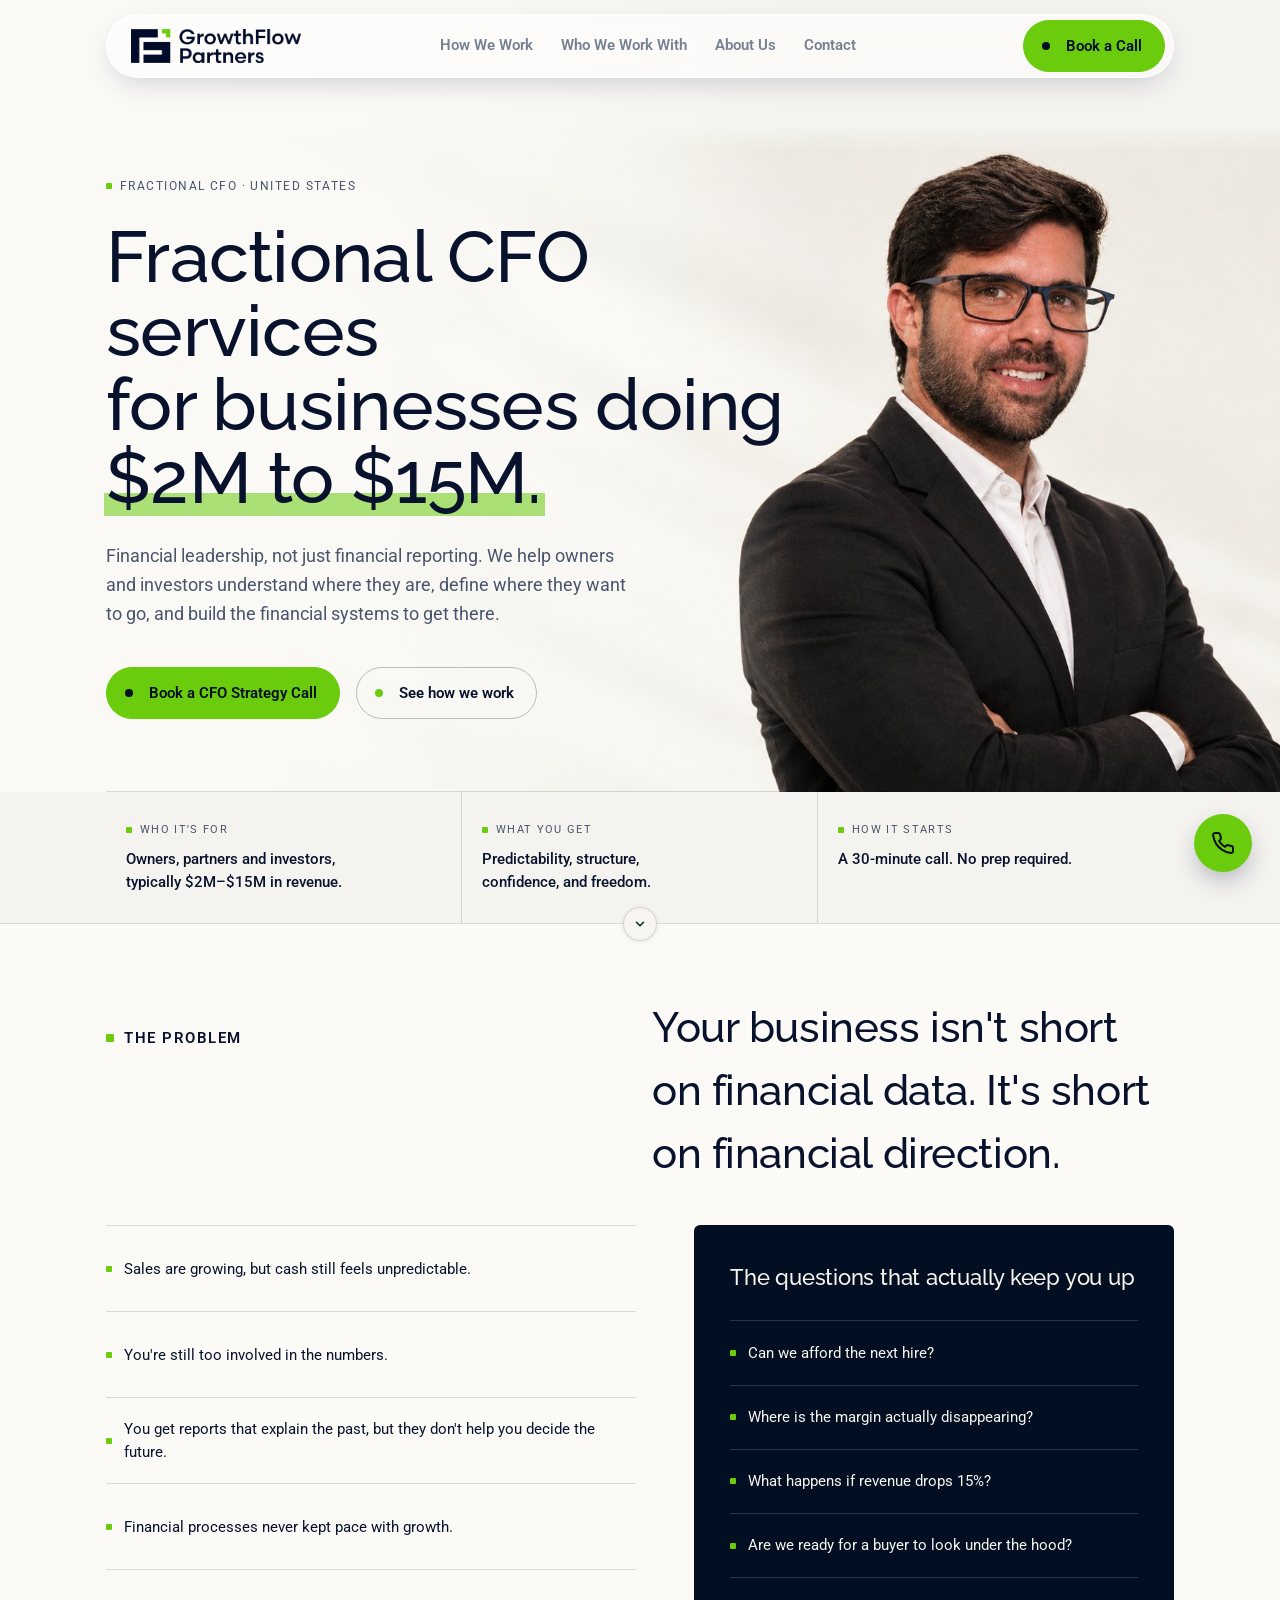
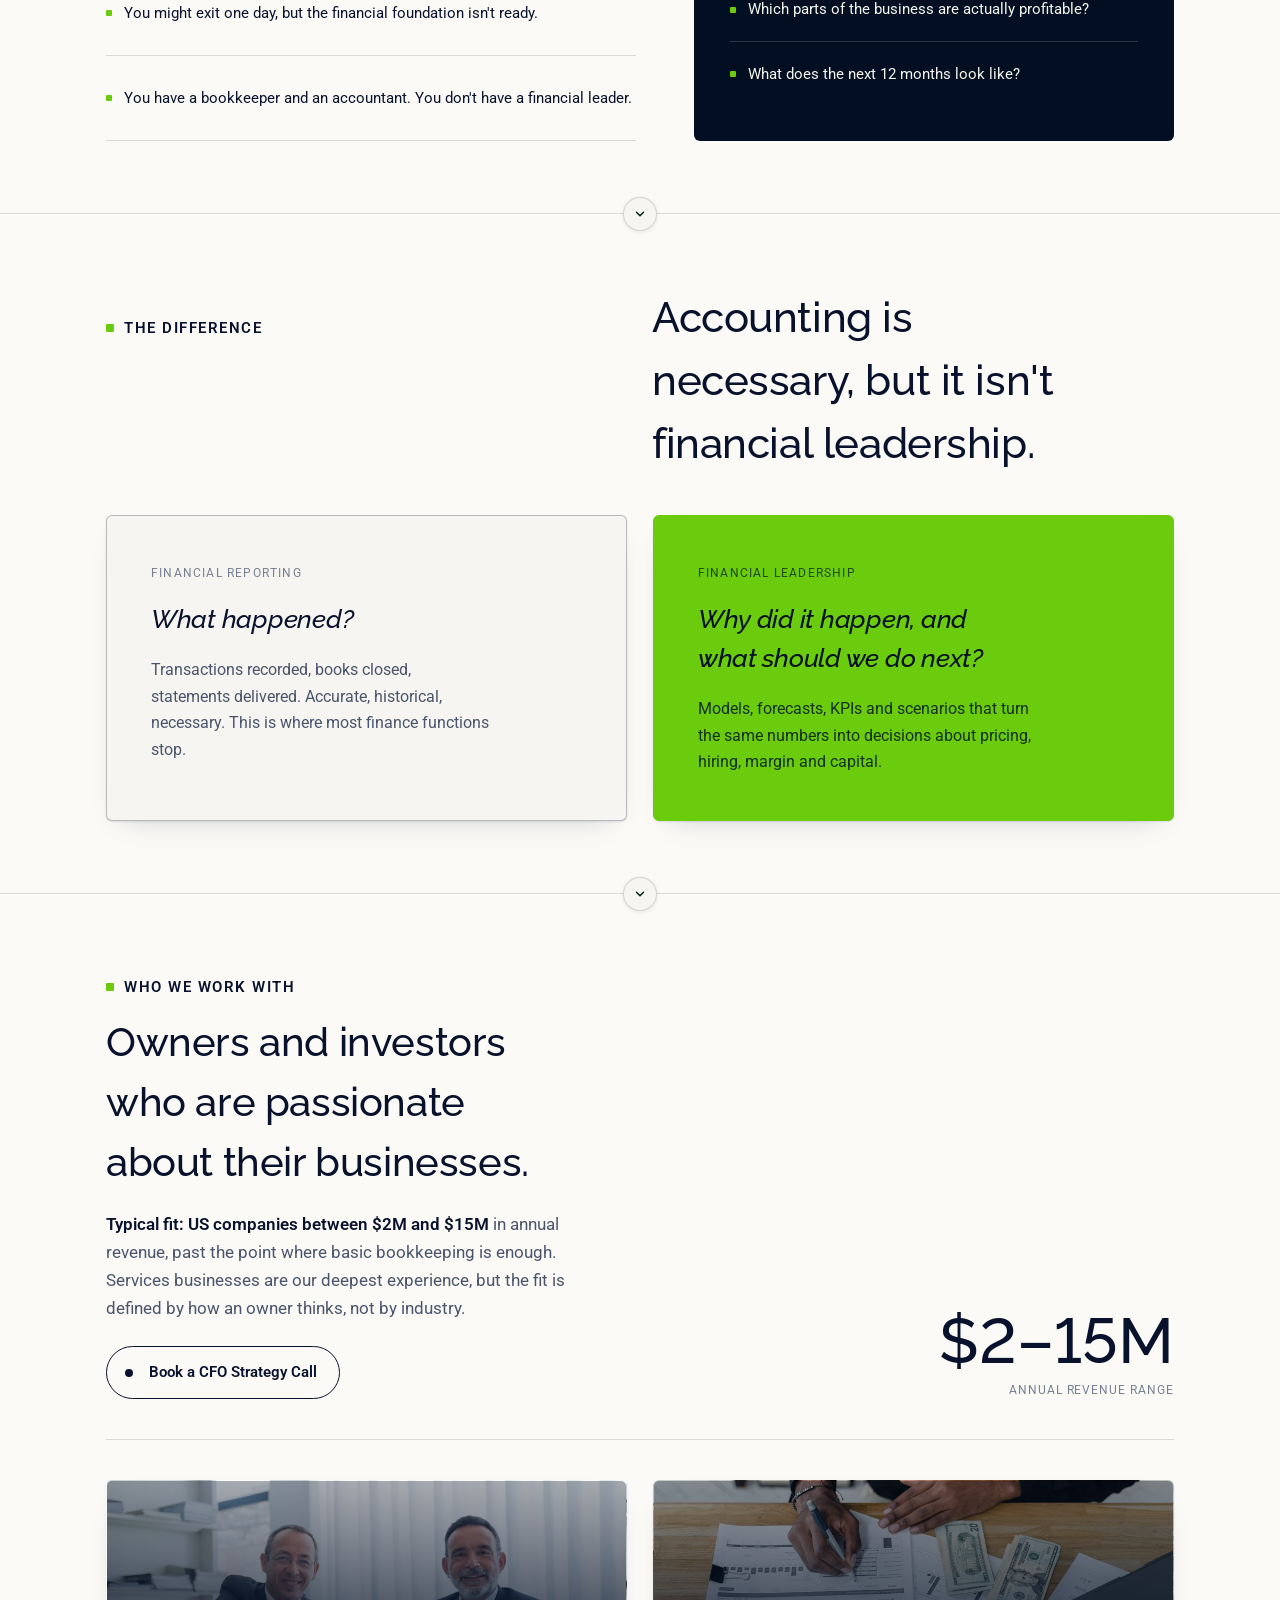
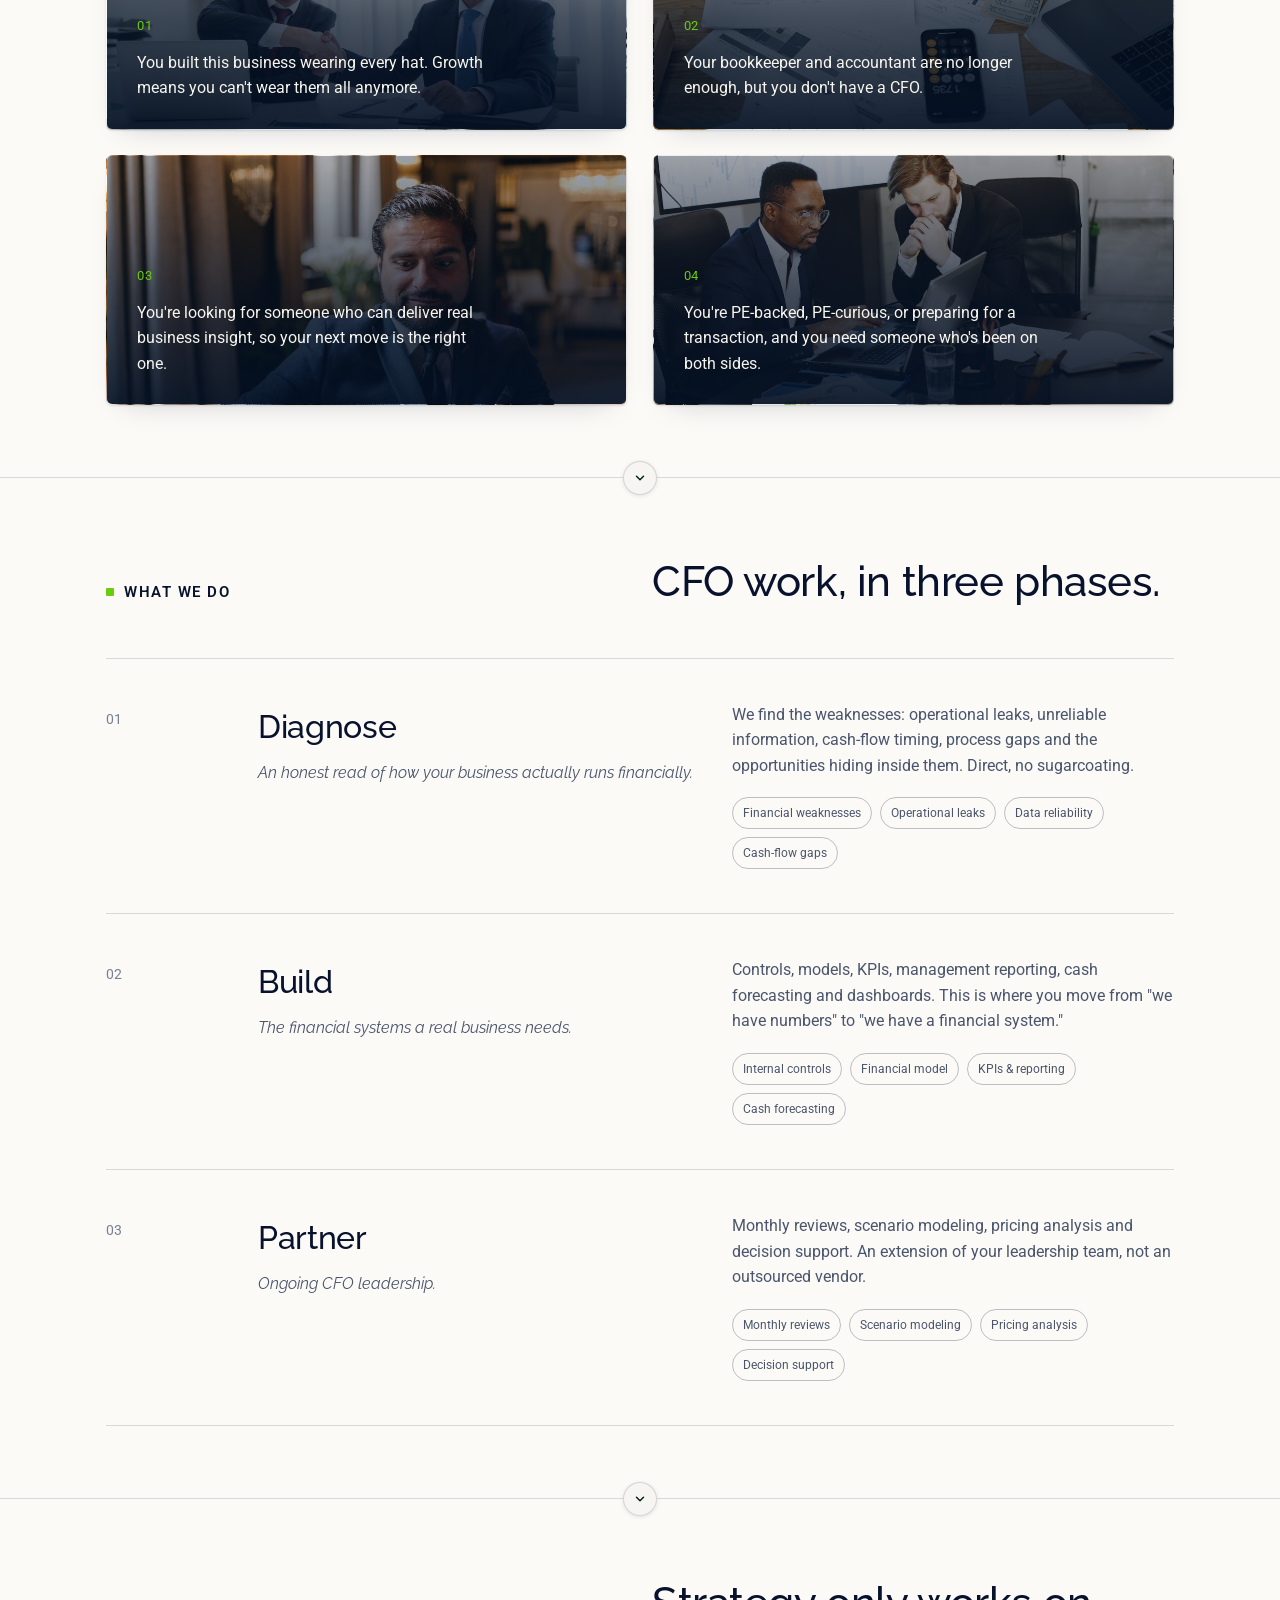
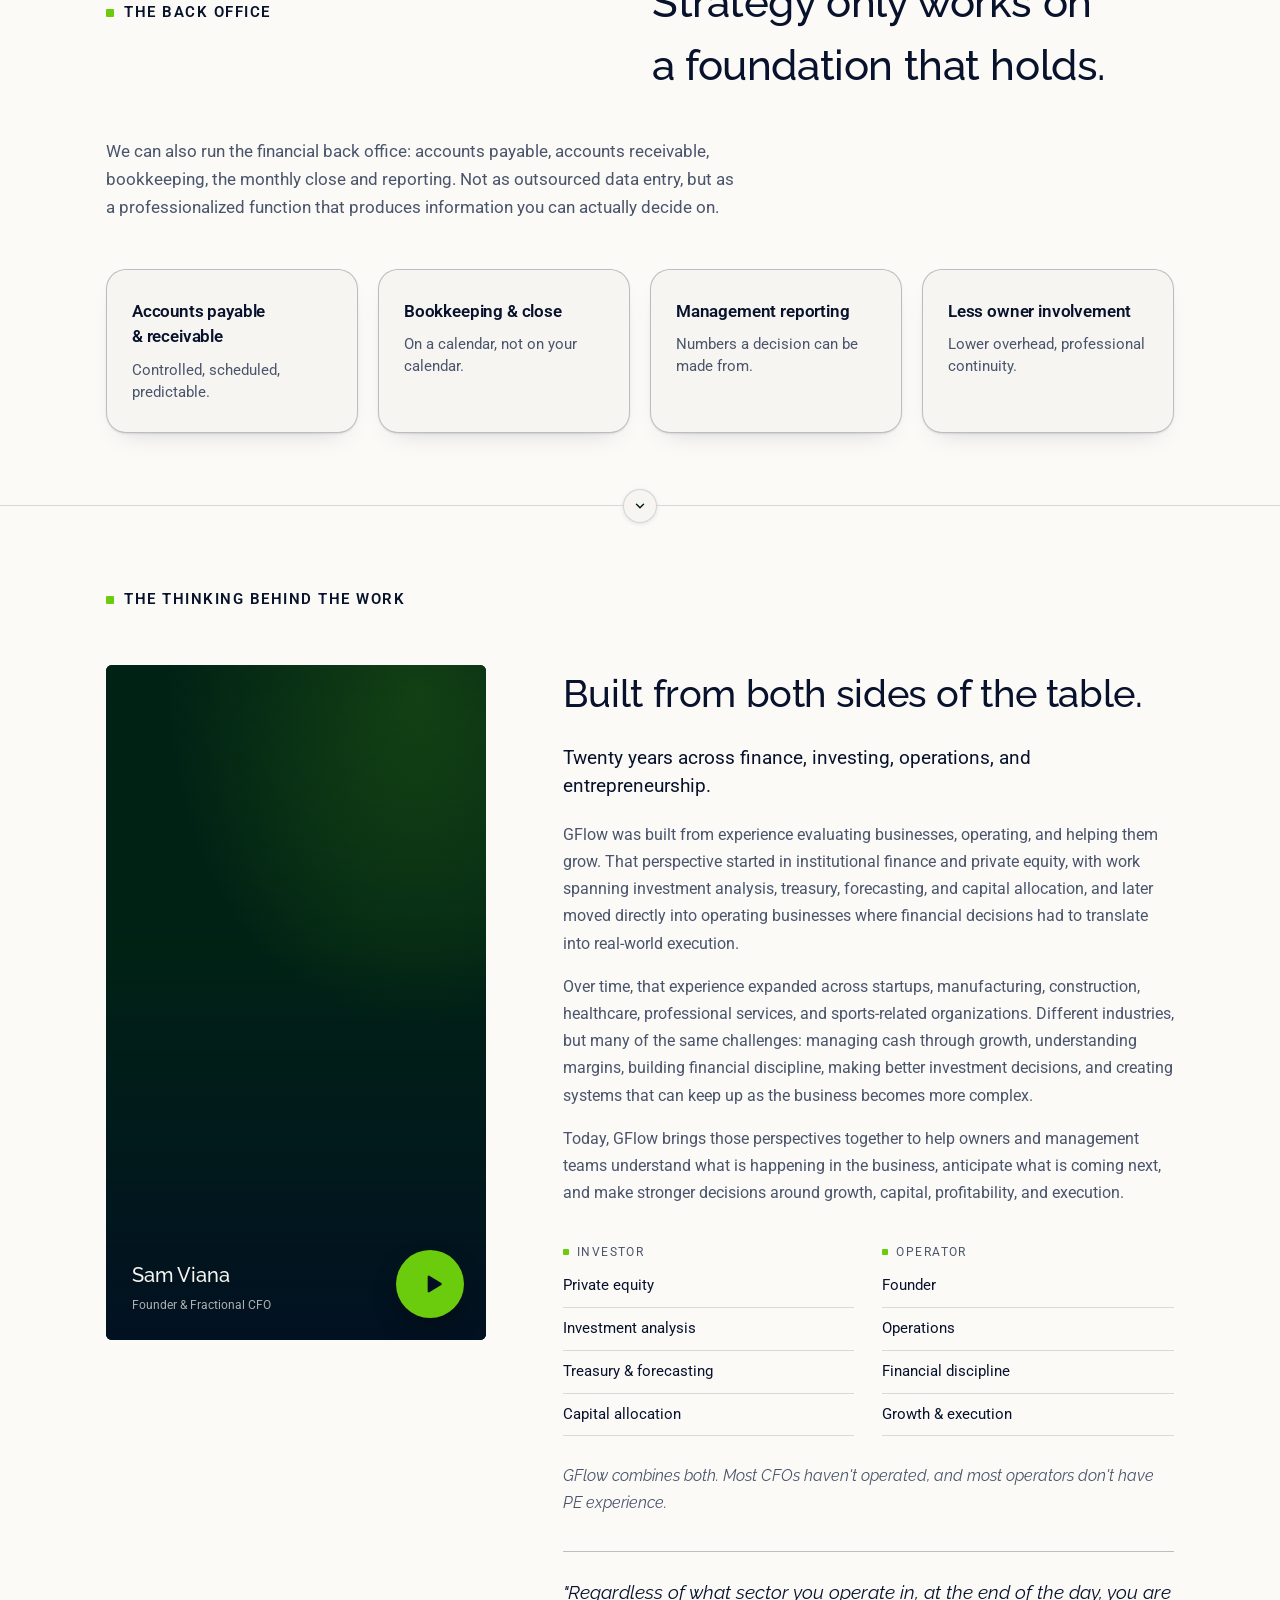
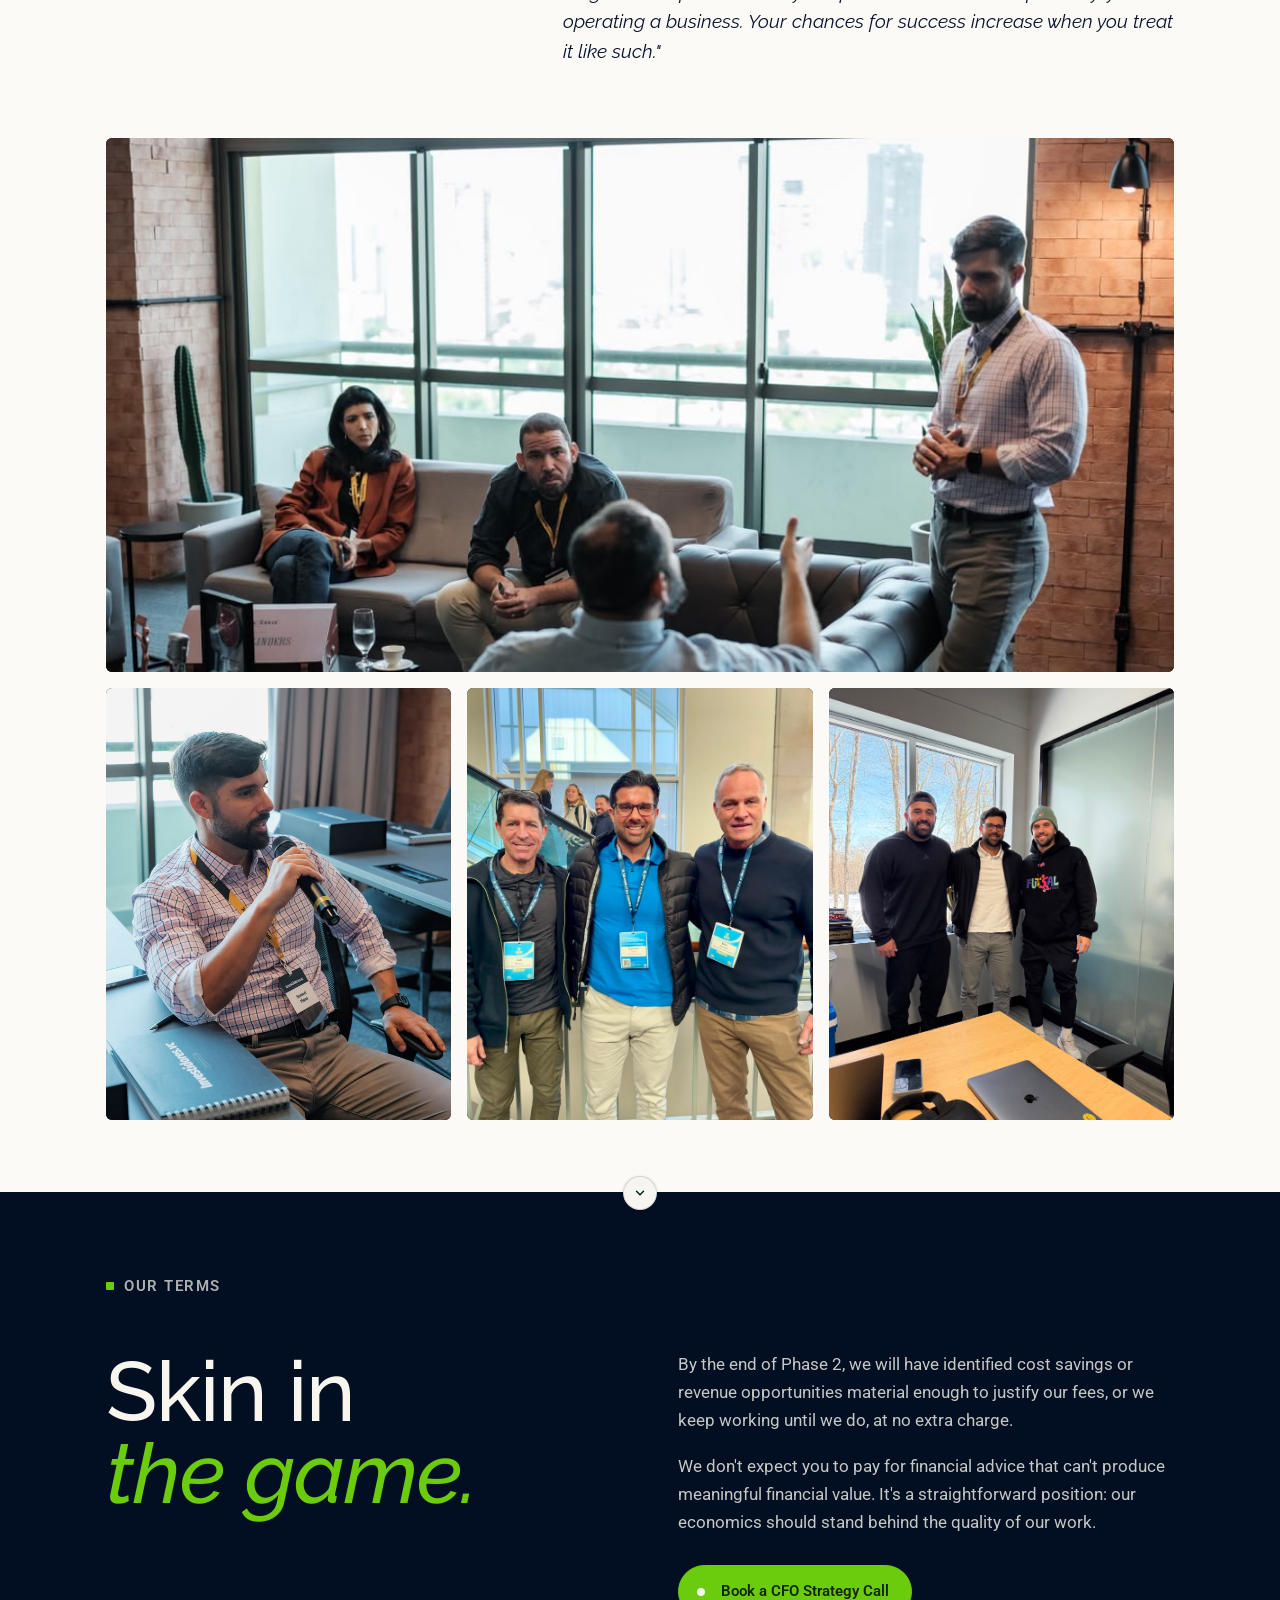
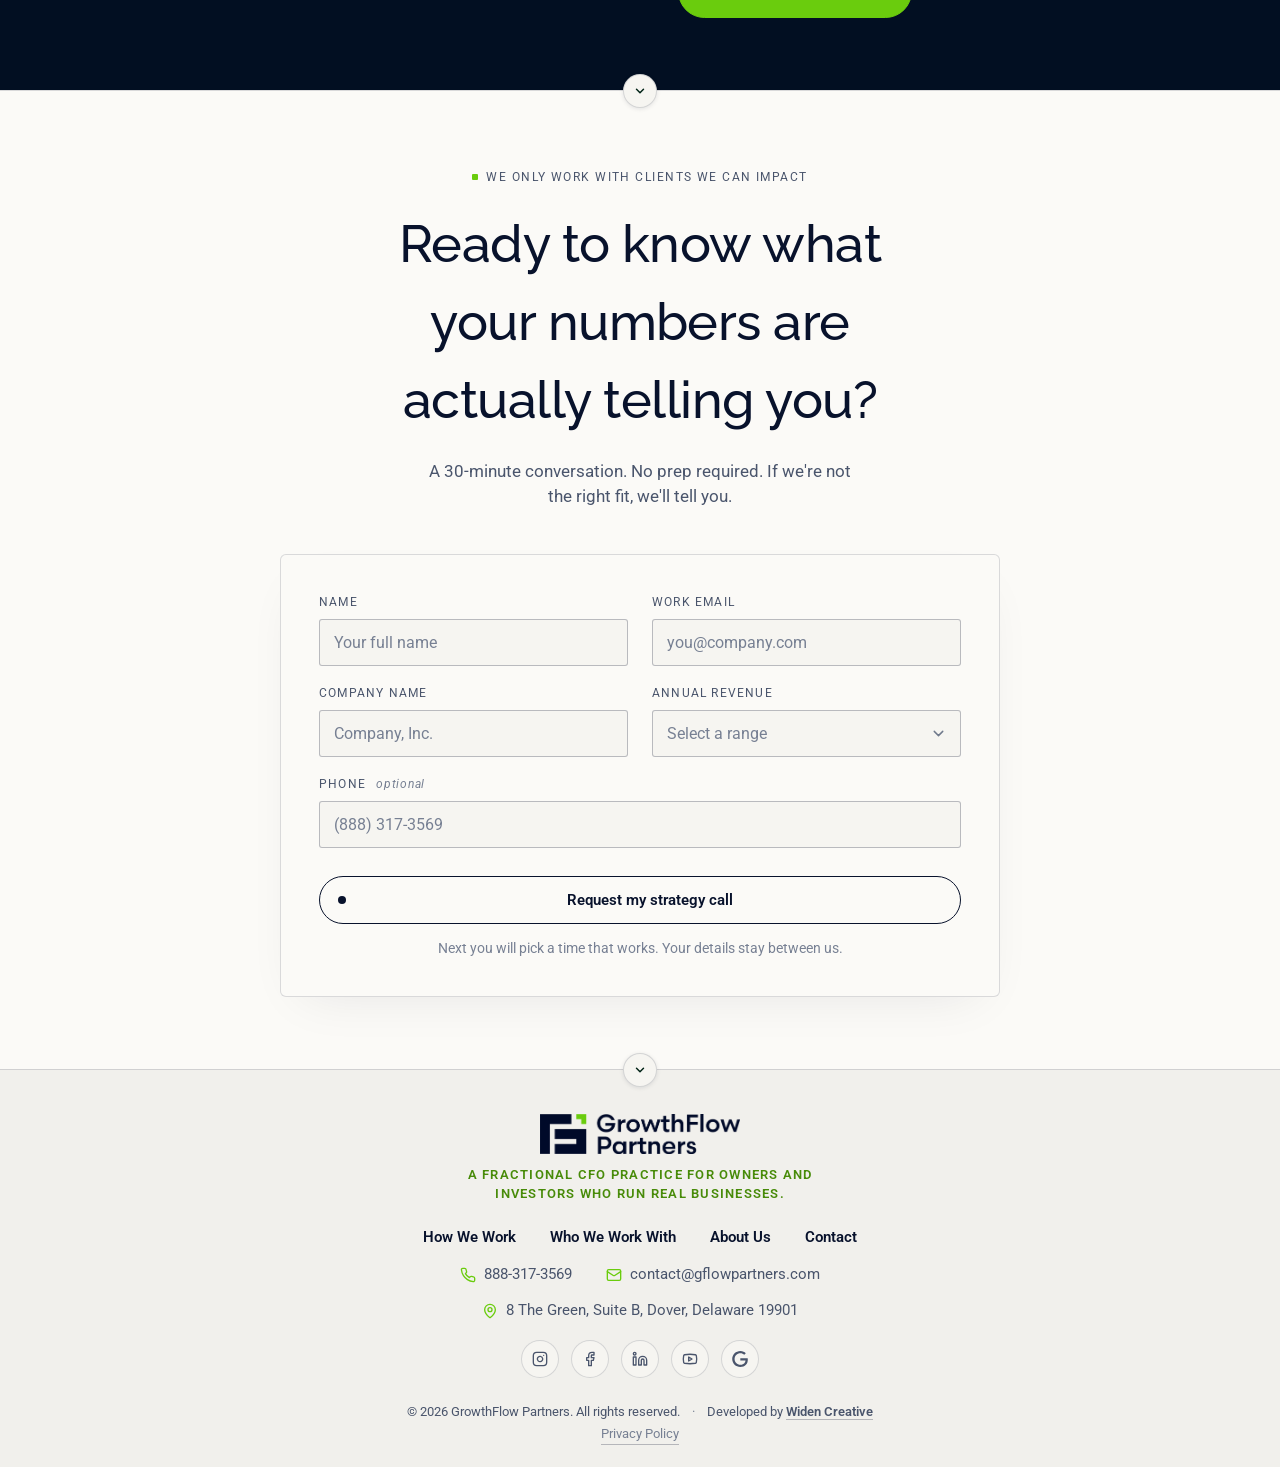
==== index.html @ 6885aff1 "Pagina de politica de privacidade e preparo do formulario para o n8n Cabecalho ganha o link Contact," ====
<!doctype html>
<html lang="en">
<head>
  <meta charset="utf-8">
  <meta name="viewport" content="width=device-width, initial-scale=1">
  <title>GrowthFlow Partners</title>
  <link rel="preconnect" href="https://fonts.googleapis.com">
  <link rel="preconnect" href="https://fonts.gstatic.com" crossorigin>
  <link href="https://fonts.googleapis.com/css2?family=Raleway:ital,wght@0,400;0,500;0,600;0,700;0,800;1,400;1,500;1,600&family=Roboto:wght@400;500;700&display=swap" rel="stylesheet">
  <link rel="stylesheet" href="assets/lenis.css">
  <link rel="stylesheet" href="assets/styles.css">
</head>
<body>
<header class="site">
  <div class="wrap">
   <div class="header-pill">
    <a href="#top" class="logo">
      <img class="logo-img" src="assets/logo.png" alt="GrowthFlow Partners" />
    </a>
    <nav class="primary" aria-label="Primary">
      <a href="#how-we-work">How We Work</a>
      <a href="#who-we-work-with">Who We Work With</a>
      <a href="#about-sam">About Us</a>
      <a href="#footer">Contact</a>
    </nav>
    <div class="header-actions">
      <a class="btn btn-primary" href="#contact" data-form-jump><span class="btn-label">Book a Call</span><span class="btn-hover" aria-hidden="true"><span>Book a Call</span><svg viewBox="0 0 24 24" fill="none" stroke="currentColor" stroke-width="2" stroke-linecap="round" stroke-linejoin="round" aria-hidden="true"><path d="M5 12h14"/><path d="m12 5 7 7-7 7"/></svg></span><span class="btn-dot" aria-hidden="true"></span></a>
      <button class="menu-btn" id="menuBtn" aria-expanded="false" aria-controls="mobileNav" aria-label="Abrir menu">
        <span></span>
      </button>
    </div>
   </div>
   <nav class="mobile-nav" id="mobileNav" aria-label="Mobile">
    <a href="#how-we-work">How We Work</a>
    <a href="#who-we-work-with">Who We Work With</a>
    <a href="#about-sam">About Us</a>
    <a class="mobile-nav-cta" href="#contact" data-form-jump>Book a CFO Strategy Call</a>
  </nav>
  </div>
</header>

<main id="top">

  <!-- HERO -->
  <section class="hero is-first">
    <img class="hero-photo" src="assets/hero.jpg" alt="Sam Viana, Founder and Fractional CFO of GrowthFlow Partners" width="1672" height="941" fetchpriority="high">
    <div class="hero-scrim" aria-hidden="true"></div>
    <div class="wrap hero-inner">
      <div class="hero-copy">
        <div class="hero-badge eyebrow">Fractional CFO · United States</div>
        <h1>
          Fractional CFO services<br>
          for businesses doing<br>
          <span class="bold-part">$2M to $15M.</span>
        </h1>
        <p class="hero-lede">Financial leadership, not just financial reporting. We help owners and investors understand where they are, define where they want to go, and build the financial systems to get there.</p>
        <div class="hero-ctas">
          <a class="btn btn-primary" href="#contact" data-form-jump><span class="btn-label">Book a CFO Strategy Call</span><span class="btn-hover" aria-hidden="true"><span>Book a CFO Strategy Call</span><svg viewBox="0 0 24 24" fill="none" stroke="currentColor" stroke-width="2" stroke-linecap="round" stroke-linejoin="round" aria-hidden="true"><path d="M5 12h14"/><path d="m12 5 7 7-7 7"/></svg></span><span class="btn-dot" aria-hidden="true"></span></a>
          <a class="btn btn-ghost" href="#how-we-work"><span class="btn-label">See how we work</span><span class="btn-hover" aria-hidden="true"><span>See how we work</span><svg viewBox="0 0 24 24" fill="none" stroke="currentColor" stroke-width="2" stroke-linecap="round" stroke-linejoin="round" aria-hidden="true"><path d="M5 12h14"/><path d="m12 5 7 7-7 7"/></svg></span><span class="btn-dot" aria-hidden="true"></span></a>
        </div>
      </div>

      <div class="hero-strip">
        <div class="hero-strip-item">
          <div class="eyebrow">Who it's for</div>
          <p>Owners, partners and investors, typically $2M–$15M in revenue.</p>
        </div>
        <div class="hero-strip-item">
          <div class="eyebrow">What you get</div>
          <p>Predictability, structure, confidence, and freedom.</p>
        </div>
        <div class="hero-strip-item">
          <div class="eyebrow">How it starts</div>
          <p>A 30-minute call. No prep required.</p>
        </div>
      </div>
    </div>
  </section>

  <!-- 01 PROBLEM -->
  <section id="problem">
    <a class="section-arrow" href="#problem" aria-label="Scroll to next section"><svg viewBox="0 0 24 24" fill="none" stroke="currentColor" stroke-width="2.5" stroke-linecap="round" stroke-linejoin="round" aria-hidden="true"><path d="m6 9 6 6 6-6"/></svg></a>
    <div class="wrap">
      <div class="section-head reveal">
        <div class="section-tag">
          <span class="eyebrow tag-label">The problem</span>
        </div>
        <h2>Your business isn't short on financial data. It's short on financial direction.</h2>
      </div>

      <div class="problem-grid">
        <ul class="pain-list reveal">
          <li class="pain-item"><p>Sales are growing, but cash still feels unpredictable.</p></li>
          <li class="pain-item"><p>You're still too involved in the numbers.</p></li>
          <li class="pain-item"><p>You get reports that explain the past, but they don't help you decide the future.</p></li>
          <li class="pain-item"><p>Financial processes never kept pace with growth.</p></li>
          <li class="pain-item"><p>You might exit one day, but the financial foundation isn't ready.</p></li>
          <li class="pain-item"><p>You have a bookkeeper and an accountant. You don't have a financial leader.</p></li>
        </ul>

        <div class="questions-panel reveal">
          <h3>The questions that actually keep you up</h3>
          <ul class="questions-list">
            <li>Can we afford the next hire?</li>
            <li>Where is the margin actually disappearing?</li>
            <li>What happens if revenue drops 15%?</li>
            <li>Are we ready for a buyer to look under the hood?</li>
            <li>Which parts of the business are actually profitable?</li>
            <li>What does the next 12 months look like?</li>
          </ul>
        </div>
      </div>
    </div>
  </section>

  <!-- 02 DIFFERENCE -->
  <section id="difference">
    <a class="section-arrow" href="#difference" aria-label="Scroll to next section"><svg viewBox="0 0 24 24" fill="none" stroke="currentColor" stroke-width="2.5" stroke-linecap="round" stroke-linejoin="round" aria-hidden="true"><path d="m6 9 6 6 6-6"/></svg></a>
    <div class="wrap">
      <div class="section-head reveal">
        <div class="section-tag">
          <span class="eyebrow tag-label">The difference</span>
        </div>
        <h2>Accounting is necessary, but it isn't financial leadership.</h2>
      </div>

      <div class="difference-grid reveal">
        <div class="diff-card">
          <span class="diff-label">Financial reporting</span>
          <h3>What happened?</h3>
          <p>Transactions recorded, books closed, statements delivered. Accurate, historical, necessary. This is where most finance functions stop.</p>
        </div>
        <div class="diff-card is-leadership">
          <span class="diff-label">Financial leadership</span>
          <h3>Why did it happen, and what should we do next?</h3>
          <p>Models, forecasts, KPIs and scenarios that turn the same numbers into decisions about pricing, hiring, margin and capital.</p>
        </div>
      </div>
    </div>
  </section>

  <!-- 03 WHO WE WORK WITH -->
  <section id="who-we-work-with">
    <a class="section-arrow" href="#who-we-work-with" aria-label="Scroll to next section"><svg viewBox="0 0 24 24" fill="none" stroke="currentColor" stroke-width="2.5" stroke-linecap="round" stroke-linejoin="round" aria-hidden="true"><path d="m6 9 6 6 6-6"/></svg></a>
    <div class="wrap">
      <div class="section-head reveal no-gap">
        <div class="section-tag">
          <span class="eyebrow tag-label">Who we work with</span>
        </div>
      </div>

      <div class="who-top reveal">
        <div>
          <h2 class="who-title">Owners and investors who are passionate about their businesses.</h2>
          <p><span class="strong">Typical fit: US companies between $2M and $15M</span> in annual revenue, past the point where basic bookkeeping is enough. Services businesses are our deepest experience, but the fit is defined by how an owner thinks, not by industry.</p>
          <a class="btn btn-primary" href="#contact" data-form-jump><span class="btn-label">Book a CFO Strategy Call</span><span class="btn-hover" aria-hidden="true"><span>Book a CFO Strategy Call</span><svg viewBox="0 0 24 24" fill="none" stroke="currentColor" stroke-width="2" stroke-linecap="round" stroke-linejoin="round" aria-hidden="true"><path d="M5 12h14"/><path d="m12 5 7 7-7 7"/></svg></span><span class="btn-dot" aria-hidden="true"></span></a>
        </div>
        <div class="fit-figure">
          <span class="num" aria-label="$2 to 15M">$<span class="count" data-count="2">2</span>–<span class="count" data-count="15">15</span>M</span>
          <span class="lbl">Annual revenue range</span>
        </div>
      </div>

      <div class="fit-grid reveal">
        <div class="fit-item">
          <span class="section-index">01</span>
          <p>You built this business wearing every hat. Growth means you can't wear them all anymore.</p>
        </div>
        <div class="fit-item">
          <span class="section-index">02</span>
          <p>Your bookkeeper and accountant are no longer enough, but you don't have a CFO.</p>
        </div>
        <div class="fit-item">
          <span class="section-index">03</span>
          <p>You're looking for someone who can deliver real business insight, so your next move is the right one.</p>
        </div>
        <div class="fit-item">
          <span class="section-index">04</span>
          <p>You're PE-backed, PE-curious, or preparing for a transaction, and you need someone who's been on both sides.</p>
        </div>
      </div>
    </div>
  </section>

  <!-- 04 WHAT WE DO -->
  <section id="how-we-work">
    <a class="section-arrow" href="#how-we-work" aria-label="Scroll to next section"><svg viewBox="0 0 24 24" fill="none" stroke="currentColor" stroke-width="2.5" stroke-linecap="round" stroke-linejoin="round" aria-hidden="true"><path d="m6 9 6 6 6-6"/></svg></a>
    <div class="wrap">
      <div class="section-head reveal">
        <div class="section-tag">
          <span class="eyebrow tag-label">What we do</span>
        </div>
        <h2>CFO work, in three phases.</h2>
      </div>

      <div class="phases">
        <div class="phase reveal">
          <div class="phase-num">01</div>
          <div class="phase-main">
            <h3>Diagnose</h3>
            <p class="phase-sub">An honest read of how your business actually runs financially.</p>
          </div>
          <div class="phase-body">
            <p>We find the weaknesses: operational leaks, unreliable information, cash-flow timing, process gaps and the opportunities hiding inside them. Direct, no sugarcoating.</p>
            <ul class="phase-tags">
              <li>Financial weaknesses</li><li>Operational leaks</li><li>Data reliability</li><li>Cash-flow gaps</li>
            </ul>
          </div>
        </div>

        <div class="phase reveal">
          <div class="phase-num">02</div>
          <div class="phase-main">
            <h3>Build</h3>
            <p class="phase-sub">The financial systems a real business needs.</p>
          </div>
          <div class="phase-body">
            <p>Controls, models, KPIs, management reporting, cash forecasting and dashboards. This is where you move from "we have numbers" to "we have a financial system."</p>
            <ul class="phase-tags">
              <li>Internal controls</li><li>Financial model</li><li>KPIs &amp; reporting</li><li>Cash forecasting</li>
            </ul>
          </div>
        </div>

        <div class="phase reveal">
          <div class="phase-num">03</div>
          <div class="phase-main">
            <h3>Partner</h3>
            <p class="phase-sub">Ongoing CFO leadership.</p>
          </div>
          <div class="phase-body">
            <p>Monthly reviews, scenario modeling, pricing analysis and decision support. An extension of your leadership team, not an outsourced vendor.</p>
            <ul class="phase-tags">
              <li>Monthly reviews</li><li>Scenario modeling</li><li>Pricing analysis</li><li>Decision support</li>
            </ul>
          </div>
        </div>
      </div>
    </div>
  </section>

  <!-- 05 BACK OFFICE -->
  <section id="back-office">
    <a class="section-arrow" href="#back-office" aria-label="Scroll to next section"><svg viewBox="0 0 24 24" fill="none" stroke="currentColor" stroke-width="2.5" stroke-linecap="round" stroke-linejoin="round" aria-hidden="true"><path d="m6 9 6 6 6-6"/></svg></a>
    <div class="wrap">
      <div class="section-head reveal">
        <div class="section-tag">
          <span class="eyebrow tag-label">The back office</span>
        </div>
        <h2>Strategy only works on a foundation that holds.</h2>
      </div>
      <p class="reveal lead">We can also run the financial back office: accounts payable, accounts receivable, bookkeeping, the monthly close and reporting. Not as outsourced data entry, but as a professionalized function that produces information you can actually decide on.</p>

      <div class="backoffice-grid reveal">
        <div class="bo-item"><span class="bo-glow" aria-hidden="true"></span><div class="bo-body"><h4>Accounts payable &amp; receivable</h4><p>Controlled, scheduled, predictable.</p></div></div>
        <div class="bo-item"><span class="bo-glow" aria-hidden="true"></span><div class="bo-body"><h4>Bookkeeping &amp; close</h4><p>On a calendar, not on your calendar.</p></div></div>
        <div class="bo-item"><span class="bo-glow" aria-hidden="true"></span><div class="bo-body"><h4>Management reporting</h4><p>Numbers a decision can be made from.</p></div></div>
        <div class="bo-item"><span class="bo-glow" aria-hidden="true"></span><div class="bo-body"><h4>Less owner involvement</h4><p>Lower overhead, professional continuity.</p></div></div>
      </div>
    </div>
  </section>

  <!-- 06 ABOUT -->
  <section id="about-sam">
    <a class="section-arrow" href="#about-sam" aria-label="Scroll to next section"><svg viewBox="0 0 24 24" fill="none" stroke="currentColor" stroke-width="2.5" stroke-linecap="round" stroke-linejoin="round" aria-hidden="true"><path d="m6 9 6 6 6-6"/></svg></a>
    <div class="wrap">
      <div class="section-head reveal">
        <div class="section-tag">
          <span class="eyebrow tag-label">The thinking behind the work</span>
        </div>
      </div>

      <div class="about-grid reveal">
        <div class="about-portrait about-video" id="aboutVideo">
          <video class="about-video-el" src="assets/sam-video.mp4#t=0.1" preload="metadata" playsinline></video>
          <button class="about-video-play" type="button" aria-label="Play video: Sam Viana introduces GrowthFlow Partners"><svg viewBox="0 0 24 24" fill="currentColor" aria-hidden="true"><path d="M8 5.14v13.72a1 1 0 0 0 1.5.86l11.04-6.86a1 1 0 0 0 0-1.72L9.5 4.28A1 1 0 0 0 8 5.14z"/></svg></button>
          <div class="cap">
            <div class="name">Sam Viana</div>
            <div class="role">Founder &amp; Fractional CFO</div>
          </div>
        </div>

        <div class="about-copy">
          <h2>Built from both sides of the table.</h2>
          <p class="about-lede">Twenty years across finance, investing, operations, and entrepreneurship.</p>
          <p>GFlow was built from experience evaluating businesses, operating, and helping them grow. That perspective started in institutional finance and private equity, with work spanning investment analysis, treasury, forecasting, and capital allocation, and later moved directly into operating businesses where financial decisions had to translate into real-world execution.</p>
          <p>Over time, that experience expanded across startups, manufacturing, construction, healthcare, professional services, and sports-related organizations. Different industries, but many of the same challenges: managing cash through growth, understanding margins, building financial discipline, making better investment decisions, and creating systems that can keep up as the business becomes more complex.</p>
          <p>Today, GFlow brings those perspectives together to help owners and management teams understand what is happening in the business, anticipate what is coming next, and make stronger decisions around growth, capital, profitability, and execution.</p>

          <div class="side-by-side">
            <div class="sbs-col">
              <div class="eyebrow">Investor</div>
              <ul>
                <li>Private equity</li>
                <li>Investment analysis</li>
                <li>Treasury &amp; forecasting</li>
                <li>Capital allocation</li>
              </ul>
            </div>
            <div class="sbs-col">
              <div class="eyebrow">Operator</div>
              <ul>
                <li>Founder</li>
                <li>Operations</li>
                <li>Financial discipline</li>
                <li>Growth &amp; execution</li>
              </ul>
            </div>
          </div>
          <p class="combine-line">GFlow combines both. Most CFOs haven't operated, and most operators don't have PE experience.</p>

          <blockquote class="founder-quote">"Regardless of what sector you operate in, at the end of the day, you are operating a business. Your chances for success increase when you treat it like such."</blockquote>
        </div>
      </div>
      <div class="about-gallery reveal">
        <figure class="gal-wide"><img src="assets/sam-meeting.jpg" alt="Sam Viana standing while three people sit and talk in a lounge" width="1024" height="682" loading="lazy"></figure>
        <figure><img src="assets/sam-speaking.jpg" alt="Sam Viana speaking into a microphone at an investor event" width="682" height="1024" loading="lazy"></figure>
        <figure><img src="assets/sam-coaches.jpg" alt="Sam Viana with two youth soccer coaches at a conference" width="768" height="1024" loading="lazy"></figure>
        <figure><img src="assets/sam-futsal.jpg" alt="Sam Viana with two colleagues in an office, futsal trophies in the background" width="768" height="1024" loading="lazy"></figure>
      </div>
    </div>
  </section>

  <!-- 07 TERMS -->
  <section id="terms" class="terms-section">
    <a class="section-arrow" href="#terms" aria-label="Scroll to next section"><svg viewBox="0 0 24 24" fill="none" stroke="currentColor" stroke-width="2.5" stroke-linecap="round" stroke-linejoin="round" aria-hidden="true"><path d="m6 9 6 6 6-6"/></svg></a>
    <div class="wrap">
      <div class="section-head reveal no-border">
        <div class="section-tag">
          <span class="eyebrow tag-label">Our terms</span>
        </div>
      </div>
      <div class="terms-grid reveal">
        <h2>Skin in<br><em>the game.</em></h2>
        <div class="terms-copy">
          <p>By the end of Phase 2, we will have identified cost savings or revenue opportunities material enough to justify our fees, or we keep working until we do, at no extra charge.</p>
          <p>We don't expect you to pay for financial advice that can't produce meaningful financial value. It's a straightforward position: our economics should stand behind the quality of our work.</p>
          <a class="btn btn-primary" href="#contact" data-form-jump><span class="btn-label">Book a CFO Strategy Call</span><span class="btn-hover" aria-hidden="true"><span>Book a CFO Strategy Call</span><svg viewBox="0 0 24 24" fill="none" stroke="currentColor" stroke-width="2" stroke-linecap="round" stroke-linejoin="round" aria-hidden="true"><path d="M5 12h14"/><path d="m12 5 7 7-7 7"/></svg></span><span class="btn-dot" aria-hidden="true"></span></a>
        </div>
      </div>
    </div>
  </section>

  <!-- FINAL CTA -->
  <section class="final-cta" id="contact">
    <a class="section-arrow" href="#contact" aria-label="Scroll to next section"><svg viewBox="0 0 24 24" fill="none" stroke="currentColor" stroke-width="2.5" stroke-linecap="round" stroke-linejoin="round" aria-hidden="true"><path d="m6 9 6 6 6-6"/></svg></a>
    <div class="wrap reveal">
      <div class="eyebrow">We only work with clients we can impact</div>
      <h2>Ready to know what your numbers are actually telling you?</h2>
      <p>A 30-minute conversation. No prep required. If we're not the right fit, we'll tell you.</p>
      <div class="lead-form-card">
        <!-- data-endpoint: URL de producao do webhook n8n (/webhook/...).
             PENDENTE: ainda aponta para o Apps Script antigo, que esta fora do ar.
             A URL /webhook-test/ so responde com o editor do n8n escutando, e a de
             producao so responde com o workflow Active. -->
        <form class="lead-form" id="leadForm" action="#" method="post"
              data-endpoint="https://script.google.com/macros/s/AKfycbz8GSZfO7lOjnsE5hOOYLq5xC0k65bY7zuUP14YUGoO0M_QL4BePKgU_KAEfGQhQHCM/exec"
              data-redirect="https://calendar.google.com/calendar/u/0/appointments/schedules/AcZssZ2ZJ-9XUX0xnZsaLOWJLjMzE6iUz-YSPBt7_QBthU5EaSvK13VamRsVpIcA7kw7q-6Zlz9ZiROI">
          <!-- Honeypot anti-bot: fica fora da tela, humanos nunca preenchem.
               Chega no n8n como body.website: descartar o lead quando vier cheio. -->
          <div class="lf-hp" aria-hidden="true">
            <label for="lf-website">Website</label>
            <input id="lf-website" name="website" type="text" tabindex="-1" autocomplete="off">
          </div>
          <div class="lf-grid">
            <div class="lf-field">
              <label for="lf-name">Name</label>
              <input id="lf-name" name="name" type="text" autocomplete="name" required placeholder="Your full name">
            </div>
            <div class="lf-field">
              <label for="lf-email">Work email</label>
              <input id="lf-email" name="email" type="email" autocomplete="email" required placeholder="you@company.com">
            </div>
            <div class="lf-field">
              <label for="lf-company">Company name</label>
              <input id="lf-company" name="company" type="text" autocomplete="organization" required placeholder="Company, Inc.">
            </div>
            <div class="lf-field">
              <label for="lf-revenue">Annual revenue</label>
              <select id="lf-revenue" name="revenue" required>
                <option value="" disabled selected>Select a range</option>
                <option value="Under $2M">Under $2M</option>
                <option value="$2M–$5M">$2M–$5M</option>
                <option value="$5M–$15M">$5M–$15M</option>
                <option value="$15M+">$15M+</option>
              </select>
            </div>
            <div class="lf-field lf-field-full">
              <label for="lf-phone">Phone <span class="lf-optional">optional</span></label>
              <input id="lf-phone" name="phone" type="tel" autocomplete="tel" placeholder="(888) 317-3569">
            </div>
          </div>
          <button class="btn btn-primary lf-submit" type="submit"><span class="btn-label">Request my strategy call</span><span class="btn-hover" aria-hidden="true"><span>Request my strategy call</span><svg viewBox="0 0 24 24" fill="none" stroke="currentColor" stroke-width="2" stroke-linecap="round" stroke-linejoin="round" aria-hidden="true"><path d="M5 12h14"/><path d="m12 5 7 7-7 7"/></svg></span><span class="btn-dot" aria-hidden="true"></span></button>
          <p class="lf-note">Next you will pick a time that works. Your details stay between us.</p>
        </form>
        <div class="lf-success" id="leadFormSuccess" role="status" hidden>
          <svg viewBox="0 0 24 24" fill="none" stroke="currentColor" stroke-width="2.5" stroke-linecap="round" stroke-linejoin="round" aria-hidden="true"><path d="M20 6 9 17l-5-5"/></svg>
          <h3>Thank you — we have your details.</h3>
          <p>Taking you to the scheduling page so you can pick a time. <a href="https://calendar.google.com/calendar/u/0/appointments/schedules/AcZssZ2ZJ-9XUX0xnZsaLOWJLjMzE6iUz-YSPBt7_QBthU5EaSvK13VamRsVpIcA7kw7q-6Zlz9ZiROI" target="_blank" rel="noopener">Open it now</a> if nothing happens.</p>
        </div>
      </div>
    </div>
  </section>
</main>

<footer class="site" id="footer">
  <a class="section-arrow" href="#footer" aria-label="Scroll to footer"><svg viewBox="0 0 24 24" fill="none" stroke="currentColor" stroke-width="2.5" stroke-linecap="round" stroke-linejoin="round" aria-hidden="true"><path d="m6 9 6 6 6-6"/></svg></a>
  <div class="wrap footer-inner">
    <a href="#top" class="logo footer-logo">
      <img class="logo-img" src="assets/logo.png" alt="GrowthFlow Partners" />
    </a>
    <p class="footer-tagline">A fractional CFO practice for owners and investors who run real businesses.</p>
    <nav class="footer-nav" aria-label="Footer">
      <a href="#how-we-work">How We Work</a>
      <a href="#who-we-work-with">Who We Work With</a>
      <a href="#about-sam">About Us</a>
      <a href="#contact">Contact</a>
    </nav>
    <div class="footer-contact">
      <a href="tel:+18883173569"><svg viewBox="0 0 24 24" fill="none" stroke="currentColor" stroke-width="2" stroke-linecap="round" stroke-linejoin="round" aria-hidden="true"><path d="M22 16.92v3a2 2 0 0 1-2.18 2 19.79 19.79 0 0 1-8.63-3.07 19.5 19.5 0 0 1-6-6 19.79 19.79 0 0 1-3.07-8.67A2 2 0 0 1 4.11 2h3a2 2 0 0 1 2 1.72c.127.96.361 1.903.7 2.81a2 2 0 0 1-.45 2.11L8.09 9.91a16 16 0 0 0 6 6l1.27-1.27a2 2 0 0 1 2.11-.45c.907.339 1.85.573 2.81.7A2 2 0 0 1 22 16.92z"/></svg>888-317-3569</a>
      <a href="mailto:contact@gflowpartners.com"><svg viewBox="0 0 24 24" fill="none" stroke="currentColor" stroke-width="2" stroke-linecap="round" stroke-linejoin="round" aria-hidden="true"><rect width="20" height="16" x="2" y="4" rx="2"/><path d="m22 7-8.97 5.7a1.94 1.94 0 0 1-2.06 0L2 7"/></svg>contact@gflowpartners.com</a>
    </div>
    <p class="footer-address"><svg viewBox="0 0 24 24" fill="none" stroke="currentColor" stroke-width="2" stroke-linecap="round" stroke-linejoin="round" aria-hidden="true"><path d="M20 10c0 4.993-5.539 10.193-7.399 11.799a1 1 0 0 1-1.202 0C9.539 20.193 4 14.993 4 10a8 8 0 0 1 16 0"/><circle cx="12" cy="10" r="3"/></svg>8 The Green, Suite B, Dover, Delaware 19901</p>
    <div class="footer-social">
      <a href="https://www.instagram.com/gflowpartners/" aria-label="Instagram" target="_blank" rel="noopener"><svg viewBox="0 0 24 24" fill="none" stroke="currentColor" stroke-width="2" stroke-linecap="round" stroke-linejoin="round" aria-hidden="true"><rect width="20" height="20" x="2" y="2" rx="5" ry="5"/><path d="M16 11.37A4 4 0 1 1 12.63 8 4 4 0 0 1 16 11.37z"/><line x1="17.5" x2="17.51" y1="6.5" y2="6.5"/></svg></a>
      <a href="https://www.facebook.com/gflowpartners" aria-label="Facebook" target="_blank" rel="noopener"><svg viewBox="0 0 24 24" fill="none" stroke="currentColor" stroke-width="2" stroke-linecap="round" stroke-linejoin="round" aria-hidden="true"><path d="M18 2h-3a5 5 0 0 0-5 5v3H7v4h3v8h4v-8h3l1-4h-4V7a1 1 0 0 1 1-1h3z"/></svg></a>
      <a href="https://www.linkedin.com/company/gflowpartners/posts/?feedView=all" aria-label="LinkedIn" target="_blank" rel="noopener"><svg viewBox="0 0 24 24" fill="none" stroke="currentColor" stroke-width="2" stroke-linecap="round" stroke-linejoin="round" aria-hidden="true"><path d="M16 8a6 6 0 0 1 6 6v7h-4v-7a2 2 0 0 0-2-2 2 2 0 0 0-2 2v7h-4v-7a6 6 0 0 1 6-6z"/><rect width="4" height="12" x="2" y="9"/><circle cx="4" cy="4" r="2"/></svg></a>
      <a href="https://www.youtube.com/@hexacafefc" aria-label="YouTube" target="_blank" rel="noopener"><svg viewBox="0 0 24 24" fill="none" stroke="currentColor" stroke-width="2" stroke-linecap="round" stroke-linejoin="round" aria-hidden="true"><path d="M2.5 17a24.12 24.12 0 0 1 0-10 2 2 0 0 1 1.4-1.4 49.56 49.56 0 0 1 16.2 0A2 2 0 0 1 21.5 7a24.12 24.12 0 0 1 0 10 2 2 0 0 1-1.4 1.4 49.55 49.55 0 0 1-16.2 0A2 2 0 0 1 2.5 17"/><path d="m10 15 5-3-5-3z"/></svg></a>
      <a href="https://share.google/BRw43Sa09O4zFNmpF" aria-label="Google Business Profile" target="_blank" rel="noopener"><svg viewBox="0 0 24 24" fill="currentColor" aria-hidden="true"><path d="M12.48 10.92v3.28h7.84c-.24 1.84-.853 3.187-1.787 4.133-1.147 1.147-2.933 2.4-6.053 2.4-4.827 0-8.6-3.893-8.6-8.72s3.773-8.72 8.6-8.72c2.6 0 4.507 1.027 5.907 2.347l2.307-2.307C18.747 1.44 16.133 0 12.48 0 5.867 0 .307 5.387.307 12s5.56 12 12.173 12c3.573 0 6.267-1.173 8.373-3.36 2.16-2.16 2.84-5.213 2.84-7.667 0-.76-.053-1.467-.173-2.053H12.48z"/></svg></a>
    </div>
  </div>
  <div class="footer-bottom">
    <div class="wrap">
      <div class="footer-legal">
        <p>© 2026 GrowthFlow Partners. All rights reserved.</p>
        <p class="footer-credit">Developed by <a href="https://widencreative.com/" target="_blank" rel="noopener">Widen Creative</a></p>
      </div>
      <a href="privacy.html">Privacy Policy</a>
    </div>
  </div>
</footer>
<a class="call-fab" href="tel:+18883173569" aria-label="Call GrowthFlow Partners: 888-317-3569"><svg viewBox="0 0 24 24" fill="none" stroke="currentColor" stroke-width="2" stroke-linecap="round" stroke-linejoin="round" aria-hidden="true"><path d="M22 16.92v3a2 2 0 0 1-2.18 2 19.79 19.79 0 0 1-8.63-3.07 19.5 19.5 0 0 1-6-6 19.79 19.79 0 0 1-3.07-8.67A2 2 0 0 1 4.11 2h3a2 2 0 0 1 2 1.72c.127.96.361 1.903.7 2.81a2 2 0 0 1-.45 2.11L8.09 9.91a16 16 0 0 0 6 6l1.27-1.27a2 2 0 0 1 2.11-.45c.907.339 1.85.573 2.81.7A2 2 0 0 1 22 16.92z"/></svg></a>

<script src="assets/lenis.min.js" defer></script>
<script src="assets/app.js" defer></script>
</body>
</html>
---- assets/lenis.css ----
html.lenis,html.lenis body{height:auto}.lenis:not(.lenis-autoToggle).lenis-stopped{overflow:clip}.lenis [data-lenis-prevent],.lenis [data-lenis-prevent-wheel],.lenis [data-lenis-prevent-touch]{overscroll-behavior:contain}.lenis.lenis-smooth iframe{pointer-events:none}.lenis.lenis-autoToggle{transition-property:overflow;transition-duration:1ms;transition-behavior:allow-discrete}
---- assets/styles.css ----
/* GrowthFlow Partners — tema claro; hero, header, footer e painéis escuros são faixas fixas (--panel-*) */
:root{
  --paper: oklch(98.5% .004 95);
  --paper-raised: oklch(97% .006 95);
  --ink: oklch(19% .055 265);
  --ink-soft: oklch(45% .04 265);
  --ink-faint: oklch(60% .03 265);
  --signal: #6ACC0D;
  --signal-ink: oklch(24% .07 132);
  --deep: oklch(22% .05 165);
  --deep-2: oklch(16% .045 165);
  --line: oklch(19% .055 265 / 14%);
  --line-strong: oklch(19% .055 265 / 26%);
  --shadow: oklch(19% .055 265 / 10%);

  --panel-ink: oklch(17% .045 255);
  --panel-paper: oklch(97% .01 95);
  --panel-ink-soft: oklch(45% .04 265);
  --panel-ink-faint: oklch(60% .03 265);
  --panel-line: oklch(19% .055 265 / 14%);
  --panel-line-strong: oklch(19% .055 265 / 26%);

  --font-display: "Raleway", ui-sans-serif, system-ui, sans-serif;
  --font-body: "Roboto", ui-sans-serif, system-ui, sans-serif;
  --font-mono: "Roboto", ui-sans-serif, system-ui, sans-serif;

  --radius: 3px;
  --radius-lg: 6px;
  --content-w: 1180px;
}

*{box-sizing:border-box}
html{scroll-behavior:smooth}
html.lenis, html.lenis body{ scroll-behavior:auto; }
@media (prefers-reduced-motion: reduce){ html{scroll-behavior:auto} }

body{
  margin:0;
  background:var(--paper);
  color:var(--ink);
  font-family:var(--font-body);
  font-size:16px;
  line-height:1.5;
  -webkit-font-smoothing:antialiased;
  overflow-x:hidden;
}

img{max-width:100%;display:block}
a{color:inherit}
ul{margin:0;padding:0;list-style:none}
p{margin:0}
h1,h2,h3,h4{margin:0;font-family:var(--font-display);font-weight:600;text-wrap:balance;letter-spacing:-0.01em}

a:focus-visible, button:focus-visible, [tabindex]:focus-visible{
  outline:2px solid var(--signal);
  outline-offset:3px;
  border-radius:2px;
}

.wrap{
  max-width:var(--content-w);
  margin:0 auto;
  padding-left:clamp(20px,5vw,56px);
  padding-right:clamp(20px,5vw,56px);
}

.eyebrow{
  font-family:var(--font-mono);
  font-size:12px;
  letter-spacing:.12em;
  text-transform:uppercase;
  color:var(--ink-soft);
  display:inline-flex;
  align-items:center;
  gap:8px;
}
.eyebrow::before{
  content:"";
  width:6px;height:6px;
  background:var(--signal);
  border-radius:1px;
  flex:none;
}

.section-index{
  font-family:var(--font-mono);
  font-size:13px;
  color:var(--ink-faint);
  letter-spacing:.04em;
}

/* buttons */
@keyframes btn-pulse{
  0%{ box-shadow:0 0 0 0 color-mix(in oklch, var(--btn-sheen, var(--signal)) 55%, transparent); }
  70%{ box-shadow:0 0 0 12px color-mix(in oklch, var(--btn-sheen, var(--signal)) 0%, transparent); }
  100%{ box-shadow:0 0 0 0 color-mix(in oklch, var(--btn-sheen, var(--signal)) 0%, transparent); }
}
/* Botão com hover interativo (porte de InteractiveHoverButton) */
.btn{
  --btn-bg: var(--paper);
  --btn-fg: var(--ink);
  --btn-border: var(--ink);
  --btn-dot: var(--ink);
  --btn-hover-fg: var(--paper);
  position:relative;
  display:inline-flex;
  align-items:center;
  justify-content:center;
  overflow:hidden;
  cursor:pointer;
  font-family:var(--font-body);
  font-weight:600;
  font-size:15px;
  padding:14px 26px 14px 38px;
  border-radius:999px;
  text-decoration:none;
  border:1px solid var(--btn-border);
  background:var(--btn-bg);
  color:var(--btn-fg);
  white-space:nowrap;
  transition:color .3s ease, border-color .3s ease;
}
.btn-ghost{
  --btn-bg: transparent;
  --btn-border: var(--line-strong);
  --btn-dot: var(--signal);
  --btn-hover-fg: var(--signal-ink);
}
.btn-label{
  display:inline-block;
  transform:translateX(4px);
  transition:all .3s ease;
}
.btn-hover{
  position:absolute; top:0; left:0; z-index:10;
  width:100%; height:100%;
  display:flex; align-items:center; justify-content:center; gap:8px;
  color:var(--btn-hover-fg);
  opacity:0;
  transform:translateX(48px);
  transition:all .3s ease;
}
.btn-hover svg{ width:18px; height:18px; flex:none; }
.btn-dot{
  position:absolute;
  left:18px; top:calc(50% - 4px);
  width:8px; height:8px;
  border-radius:8px;
  background:var(--btn-dot);
  transform:scale(1);
  transition:all .3s ease;
}
.btn:hover .btn-label, .btn:focus-visible .btn-label{ transform:translateX(48px); opacity:0; }
.btn:hover .btn-hover, .btn:focus-visible .btn-hover{ transform:translateX(-4px); opacity:1; }
.btn:hover .btn-dot, .btn:focus-visible .btn-dot{
  left:0; top:0; width:100%; height:100%;
  transform:scale(1.8);
}
.btn-ghost:hover, .btn-ghost:focus-visible{ border-color:var(--signal); }


/* ---------- Header ---------- */
header.site{
  position:fixed; top:14px; left:0; right:0; z-index:50;
  pointer-events:none;
}
/* Cabeçalho em formato cápsula, com efeito glass */
.header-pill{
  pointer-events:auto;
  display:grid; grid-template-columns:1fr auto 1fr; align-items:center;
  gap:clamp(20px,4vw,48px);
  height:64px;
  padding:0 8px 0 24px;
  border-radius:999px;
  background:color-mix(in oklch, white 50%, transparent);
  -webkit-backdrop-filter:blur(18px) saturate(1.6);
  backdrop-filter:blur(18px) saturate(1.6);
  border:1px solid color-mix(in oklch, white 75%, transparent);
  box-shadow:
    0 10px 30px -10px oklch(19% .055 265 / 22%),
    inset 0 1px 0 color-mix(in oklch, white 80%, transparent);
}
/* Header is a fixed "letterhead": always paper-and-ink, regardless of the
   page theme, so the brand mark's colors always hold. */
header.site{
  --paper: var(--panel-paper);
  --paper-raised: color-mix(in oklch, var(--panel-paper) 96%, black 4%);
  --ink: var(--panel-ink);
  --ink-soft: var(--panel-ink-soft);
  --ink-faint: var(--panel-ink-faint);
  --line: var(--panel-line);
  --line-strong: var(--panel-line-strong);
}

.logo{
  text-decoration:none;
  display:flex; align-items:center;
  flex:none;
}
.logo-img{
  height:34px; width:auto; max-width:none; flex:none; display:block;
}
nav.primary{
  display:flex; align-items:center; justify-content:center; gap:28px;
}
nav.primary a{
  text-decoration:none;
  font-size:14.5px;
  font-weight:600;
  color:var(--ink-faint);
  transition:color .2s ease, transform .35s cubic-bezier(.34,1.8,.5,1);
  position:relative;
}
nav.primary a:hover, nav.primary a.is-active{ color:var(--ink); }
nav.primary a:hover, nav.primary a:focus-visible{ transform:translateY(-4px); }
nav.primary a::after{
  content:"";
  position:absolute; left:0; right:0; bottom:-4px;
  height:1px; background:var(--signal);
  transform:scaleX(0); transform-origin:left;
  transition:transform .25s ease;
}
nav.primary a:hover::after{ transform:scaleX(1); }
.header-actions{ display:flex; align-items:center; gap:10px; justify-self:end; }
.header-pill .logo{ justify-self:start; }
.header-actions .btn-primary,
.hero .btn-primary{
  --btn-bg: var(--signal);
  --btn-fg: var(--panel-ink);
  --btn-border: var(--signal);
  --btn-dot: var(--panel-ink);
  --btn-hover-fg: var(--panel-paper);
}
.menu-btn{
  display:none;
  background:none;border:1px solid var(--line-strong);border-radius:var(--radius);
  width:40px;height:40px;
  align-items:center;justify-content:center;
  cursor:pointer;
}
.menu-btn span, .menu-btn span::before, .menu-btn span::after{
  content:""; display:block; width:16px; height:1.5px; background:var(--ink);
  position:relative; transition:transform .25s ease, opacity .25s ease;
}
.menu-btn span::before{ position:absolute; top:-5px; }
.menu-btn span::after{ position:absolute; top:5px; }
.mobile-nav{
  pointer-events:auto;
  display:none;
  flex-direction:column;
  margin-top:8px;
  overflow:hidden;
  border-radius:28px;
  background:color-mix(in oklch, white 92%, transparent);
  -webkit-backdrop-filter:blur(18px) saturate(1.6);
  backdrop-filter:blur(18px) saturate(1.6);
  border:1px solid color-mix(in oklch, white 75%, transparent);
  box-shadow:0 10px 30px -10px oklch(19% .055 265 / 22%);
}
.mobile-nav.open{ display:flex; }
.mobile-nav a{
  padding:16px 24px;
  text-decoration:none;
  color:var(--ink);
  font-weight:600;
  border-top:1px solid var(--line);
  font-size:15px;
}
/* CTA do menu: so aparece quando o botao sai do cabecalho */
.mobile-nav .mobile-nav-cta{
  display:none;
  text-align:center;
  background:var(--signal);
  color:var(--panel-ink);
}

@media (max-width:860px){
  .header-pill{ display:flex; justify-content:space-between; }
  nav.primary{ display:none; }
  .menu-btn{ display:flex; }
  .header-actions .btn-primary{ padding:10px 14px 10px 30px; font-size:14px; }
  .header-actions .btn-dot{ left:12px; top:calc(50% - 4px); }
}
/* Abaixo disso a capsula nao comporta logo + CTA + menu sem esmagar a logo,
   entao o CTA migra para dentro do menu. */
@media (max-width:600px){
  .header-pill{ padding:0 10px 0 16px; gap:12px; }
  .logo-img{ height:30px; }
  .header-actions .btn-primary{ display:none; }
  .mobile-nav .mobile-nav-cta{ display:block; }
}

/* ---------- Hero ---------- */
/* Hero claro: foto do Sam à direita, texto à esquerda */
.hero{
  position:relative;
  padding-top:calc(clamp(56px,9vw,96px) + 76px);
  padding-bottom:0;
  overflow:hidden;
  background:oklch(96.5% .004 95);
}
.hero-photo{
  position:absolute; right:0; bottom:131px;
  width:auto; max-width:none;
  height:calc((100% - 131px) * .84);
  pointer-events:none;
  -webkit-mask-image:linear-gradient(90deg, transparent 0, #000 22%), linear-gradient(180deg, transparent 0, #000 3.5%);
  -webkit-mask-composite:source-in;
  mask-image:linear-gradient(90deg, transparent 0, #000 22%), linear-gradient(180deg, transparent 0, #000 3.5%);
  mask-composite:intersect;
}
.hero-scrim{
  position:absolute; top:0; left:0; width:100%; height:calc(100% - 131px);
  background:linear-gradient(90deg,
    color-mix(in oklch, var(--paper) 92%, transparent) 0%,
    color-mix(in oklch, var(--paper) 70%, transparent) 38%,
    transparent 62%);
  pointer-events:none;
}
@media (max-width:900px){
  .hero-scrim{ height:100%; }
  .hero-photo{ opacity:.28; bottom:0; height:70%; }
}
.hero-inner{ position:relative; z-index:2; }
.hero-copy{ position:relative; max-width:44rem; }
.hero-badge{
  margin-bottom:26px;
}
.hero h1{
  font-size:clamp(38px,5.6vw,74px);
  line-height:1.03;
  font-weight:500;
  max-width:24ch;
}
.hero h1 .muted{
  color:var(--ink-faint);
  font-style:italic;
  font-weight:400;
  position:relative;
}
.hero h1 .bold-part{
  position:relative;
  display:inline;
}
.hero h1 .bold-part::after{
  content:"";
  position:absolute; left:-2px; right:-4px; bottom:.06em; height:.32em;
  background:color-mix(in oklch, var(--signal) 55%, transparent);
  z-index:-1;
  transform:scaleX(0); transform-origin:left;
  animation:underline-sweep 1.1s .5s cubic-bezier(.65,0,.35,1) forwards;
}
@media (prefers-reduced-motion:reduce){ .hero h1 .bold-part::after{ animation:none; transform:scaleX(1); } }
@keyframes underline-sweep{ to{ transform:scaleX(1); } }

.hero-lede{
  margin-top:26px;
  font-size:18px;
  line-height:1.6;
  color:var(--ink-soft);
  max-width:52ch;
}
.hero-ctas{
  margin-top:38px;
  display:flex; gap:16px; flex-wrap:wrap;
}

.hero-strip{
  margin-top:clamp(40px,7vw,72px);
  border-top:1px solid var(--line);
  display:grid;
  grid-template-columns:repeat(3,1fr);
}
.hero-strip-item{
  padding:24px clamp(0px,2vw,20px) 30px;
  border-right:1px solid var(--line);
}
.hero-strip-item:last-child{ border-right:none; }
.hero-strip-item .eyebrow{ margin-bottom:10px; font-size:11px; }
.hero-strip-item p{ font-size:15px; color:var(--ink); font-weight:500; max-width:26ch; }

@media (max-width:900px){
  .hero-strip{ grid-template-columns:1fr; }
  .hero-strip-item{ border-right:none; border-bottom:1px solid var(--line); }
  .hero-strip-item:last-child{ border-bottom:none; }
}

/* ---------- Generic section rhythm ---------- */
section{ padding:clamp(40px,6vw,72px) 0; border-top:1px solid var(--line); }
.section-head{
  display:grid; grid-template-columns:1fr 1fr; align-items:baseline; gap:24px;
  margin-bottom:clamp(24px,3.5vw,40px);
}
.section-head h2{ grid-column:2; }
@media (max-width:820px){
  .section-head{ grid-template-columns:1fr; gap:14px; }
  .section-head h2{ grid-column:1; }
}
.section-head .eyebrow{ margin-bottom:14px; display:flex; }
.section-head h2{ font-size:clamp(26px,3.4vw,42px); font-weight:500; max-width:20ch; }
.section-tag{ display:flex; flex-direction:column; }
.section-head .tag-label{ font-size:15px; font-weight:600; letter-spacing:.1em; color:var(--ink); gap:10px; }
.section-head .tag-label::before{ width:8px; height:8px; }

.reveal{ opacity:0; transform:translateY(18px); transition:opacity .7s cubic-bezier(.2,.7,.2,1), transform .7s cubic-bezier(.2,.7,.2,1); }
.reveal.in{ opacity:1; transform:translateY(0); }

/* ---------- Problem ---------- */
.problem-grid{
  display:grid;
  grid-template-columns:1.05fr .95fr;
  gap:clamp(32px,4.5vw,64px);
}
.pain-list{ display:grid; grid-auto-rows:1fr; }
.pain-item{
  display:flex; align-items:center; gap:12px; padding:20px 0; border-top:1px solid var(--line);
}
.pain-item:last-child{ border-bottom:1px solid var(--line); }
.pain-item::before{ content:""; width:6px; height:6px; background:var(--signal); border-radius:1px; flex:none; }
.pain-item p{ font-size:15px; }

.questions-panel{
  background:var(--panel-ink);
  color:var(--panel-paper);
  border-radius:var(--radius-lg);
  padding:clamp(24px,3vw,36px);
  display:flex; flex-direction:column;
}
.questions-panel h3{ font-size:22px; color:var(--panel-paper); font-weight:500; }
.questions-list{ margin-top:26px; display:grid; grid-auto-rows:1fr; flex:1; }
.questions-list li{
  padding:15px 0; border-top:1px solid color-mix(in oklch, var(--panel-paper) 16%, transparent);
  font-size:15px; display:flex; align-items:center; gap:12px;
}
.questions-list li::before{ content:""; width:6px; height:6px; background:var(--signal); border-radius:1px; flex:none; }

@media (max-width:820px){ .problem-grid{ grid-template-columns:1fr; } }

/* ---------- Difference ---------- */
.difference-grid{
  display:grid; grid-template-columns:1fr 1fr; gap:clamp(16px,2vw,28px);
}
.diff-card{
  position:relative;
  background:var(--paper-raised); padding:clamp(28px,4vw,44px);
  border:1px solid var(--line-strong);
  border-radius:var(--radius-lg);
  box-shadow:0 1px 2px var(--shadow), 0 12px 28px -18px oklch(19% .055 265 / 25%);
  transition:transform .4s cubic-bezier(.2,.7,.2,1), box-shadow .4s ease, filter .4s ease, opacity .4s ease, border-radius .4s ease;
}
.diff-card.is-leadership{ background:var(--signal); color:var(--panel-ink); border-color:var(--signal); }
/* Hover: o card salta para frente e o resto da seção desfoca */
@media (hover:hover){
  .diff-card:hover{
    z-index:3;
    transform:translateY(-8px) scale(1.04);
    box-shadow:0 0 0 1px var(--line-strong), 0 32px 60px -18px oklch(19% .055 265 / 38%);
  }
  #difference .section-head,
  .difference-grid .diff-card{ transition:filter .4s ease, opacity .4s ease, transform .4s cubic-bezier(.2,.7,.2,1), box-shadow .4s ease, border-radius .4s ease; }
  #difference:has(.diff-card:hover) .section-head,
  .difference-grid:has(.diff-card:hover) .diff-card:not(:hover){
    filter:blur(5px);
    opacity:.55;
  }
}
.diff-card .diff-label{ font-family:var(--font-mono); font-size:12px; letter-spacing:.1em; text-transform:uppercase; color:var(--ink-faint); }
.diff-card.is-leadership .diff-label{ color:color-mix(in oklch, var(--panel-ink) 70%, transparent); }
.diff-card h3{ font-size:26px; margin-top:16px; font-weight:500; font-style:italic; }
.diff-card p{ margin-top:18px; font-size:16px; line-height:1.65; color:var(--ink-soft); max-width:38ch; }
.diff-card.is-leadership p{ color:color-mix(in oklch, var(--panel-ink) 82%, transparent); }
@media (max-width:760px){ .difference-grid{ grid-template-columns:1fr; } }

/* ---------- Who we work with ---------- */
.who-top{
  display:grid; grid-template-columns:1.2fr .8fr; gap:clamp(32px,6vw,80px); align-items:end;
  padding-bottom:clamp(28px,4vw,40px); border-bottom:1px solid var(--line); margin-bottom:clamp(28px,4vw,40px);
}
.who-top p{ font-size:17px; color:var(--ink-soft); line-height:1.65; max-width:46ch; }
.who-top .btn{ margin-top:24px; }
.fit-figure{ font-family:var(--font-mono); text-align:right; }
.fit-figure .num{ font-family:var(--font-display); font-size:clamp(40px,6vw,64px); font-weight:500; line-height:1; color:var(--ink); font-variant-numeric:lining-nums tabular-nums; }
.fit-figure .lbl{ font-size:12px; letter-spacing:.08em; text-transform:uppercase; color:var(--ink-faint); margin-top:8px; display:block; }
.fit-figure .count{ font-variant-numeric:lining-nums tabular-nums; }

.fit-grid{ display:grid; grid-template-columns:repeat(2,1fr); gap:clamp(16px,2vw,28px); }
.fit-item, .bo-item{
  position:relative;
  background:var(--paper-raised);
  border:1px solid var(--line-strong);
  border-radius:var(--radius-lg);
  box-shadow:0 1px 2px var(--shadow), 0 12px 28px -18px oklch(19% .055 265 / 25%);
  transition:transform .4s cubic-bezier(.2,.7,.2,1), box-shadow .4s ease, filter .4s ease, opacity .4s ease;
}
.fit-item{
  padding:28px 30px;
  min-height:250px;
  display:flex; flex-direction:column; justify-content:flex-end;
  overflow:hidden; isolation:isolate;
  color:var(--panel-paper);
  background-color:var(--panel-ink);
  background-size:cover; background-position:center;
  border-color:transparent;
}
.fit-item:nth-child(1){ background-image:url(fit-1.jpg); }
.fit-item:nth-child(2){ background-image:url(fit-2.jpg); }
.fit-item:nth-child(3){ background-image:url(fit-3.jpg); background-position:50% 44%; }
.fit-item:nth-child(4){ background-image:url(fit-4.jpg); }
.fit-item::before{
  content:""; position:absolute; inset:0; z-index:-1;
  background:linear-gradient(180deg,
    color-mix(in oklch, var(--panel-ink) 35%, transparent) 0%,
    color-mix(in oklch, var(--panel-ink) 72%, transparent) 55%,
    color-mix(in oklch, var(--panel-ink) 92%, transparent) 100%);
}
.fit-item .section-index{ color:var(--signal); }
.fit-item p{ color:var(--panel-paper); }
.fit-item .section-index{ display:block; margin-bottom:14px; }
.fit-item p{ font-size:16px; line-height:1.6; max-width:40ch; }
@media (max-width:820px){ .who-top{ grid-template-columns:1fr; align-items:start; } .fit-figure{ text-align:left; } .fit-grid{ grid-template-columns:1fr; } }

/* Hover nos cards: o card salta para frente (sem desfoque) */
@media (hover:hover){
  .bo-item:hover{ transform:scale(1.02); }
  .bo-item:active{ transform:scale(.96); }
  .fit-item:hover{
    z-index:3;
    transform:translateY(-8px) scale(1.04);
    box-shadow:0 0 0 1px var(--ink-faint), 0 32px 60px -18px oklch(19% .055 265 / 38%);
  }
}

/* ---------- What we do (phases) ---------- */
.phases{ display:flex; flex-direction:column; }
.phase{
  display:grid; grid-template-columns:120px 1fr 1fr; gap:32px;
  padding:clamp(28px,4vw,44px) 0; border-top:1px solid var(--line);
}
.phase:last-child{ border-bottom:1px solid var(--line); }
.phase-num{ font-family:var(--font-mono); font-size:14px; color:var(--ink-faint); padding-top:6px; }
.phase-main h3{ font-size:clamp(24px,3vw,32px); font-weight:500; }
.phase-main .phase-sub{ margin-top:10px; font-size:16px; color:var(--ink-soft); font-style:italic; font-family:var(--font-display); }
.phase-body p{ font-size:15.5px; color:var(--ink-soft); line-height:1.65; }
.phase-tags{ margin-top:18px; display:flex; flex-wrap:wrap; gap:8px; }
.phase-tags li{
  font-family:var(--font-mono); font-size:12px; padding:6px 10px; border:1px solid var(--line-strong); border-radius:20px; color:var(--ink-soft);
}

/* Fases: cada linha entra na tela conforme o scroll, com o conteúdo aparecendo em sequência */
.phase.reveal{ transform:translateY(56px); transition-duration:.9s; }
.phase.reveal.in{ transform:translateY(0); }
.phase.reveal .phase-num,
.phase.reveal .phase-main,
.phase.reveal .phase-body{
  opacity:0; transform:translateY(32px);
  transition:opacity .8s cubic-bezier(.2,.7,.2,1), transform .8s cubic-bezier(.2,.7,.2,1);
}
.phase.reveal.in .phase-num,
.phase.reveal.in .phase-main,
.phase.reveal.in .phase-body{ opacity:1; transform:translateY(0); }
.phase.reveal.in .phase-num{ transition-delay:.05s; }
.phase.reveal.in .phase-main{ transition-delay:.2s; }
.phase.reveal.in .phase-body{ transition-delay:.4s; }
.phase.reveal .phase-tags li{ opacity:0; transform:translateY(10px); transition:opacity .5s ease, transform .5s ease; }
.phase.reveal.in .phase-tags li{ opacity:1; transform:none; }
.phase.reveal.in .phase-tags li:nth-child(1){ transition-delay:.65s; }
.phase.reveal.in .phase-tags li:nth-child(2){ transition-delay:.75s; }
.phase.reveal.in .phase-tags li:nth-child(3){ transition-delay:.85s; }
.phase.reveal.in .phase-tags li:nth-child(4){ transition-delay:.95s; }
@media (max-width:900px){ .phase{ grid-template-columns:1fr; gap:14px; } }

/* ---------- Back office ---------- */
.backoffice-grid{ display:grid; grid-template-columns:repeat(4,1fr); gap:clamp(12px,1.6vw,20px); }
/* Card com brilho que segue o mouse (porte do animated-card) */
.bo-item{
  padding:0;
  border:0; border-radius:20px;
  background:var(--line-strong);
  overflow:hidden; isolation:isolate;
  --mx:-999px; --my:-999px;
  transform:translateZ(0);
  transition:transform .3s ease, box-shadow .4s ease;
}
.bo-item::before{
  content:""; position:absolute; inset:1px; z-index:1;
  border-radius:19px;
  background:var(--paper-raised);
}
.bo-glow{
  position:absolute; z-index:0;
  left:var(--mx); top:var(--my);
  width:400px; height:400px;
  border-radius:50%;
  transform:translate(-50%,-50%) scale(1);
  transform-origin:center;
  background:linear-gradient(135deg, #6ACC0D, #C8F56B, #2E8B57, #6ACC0D);
  -webkit-mask-image:radial-gradient(200px circle at center, white, transparent);
  mask-image:radial-gradient(200px circle at center, white, transparent);
  opacity:0;
  transition:transform .5s ease, opacity .3s ease;
  pointer-events:none;
}
.bo-item.is-hover .bo-glow{ opacity:1; transform:translate(-50%,-50%) scale(3); }
.bo-body{ position:relative; z-index:2; padding:30px 26px; }
.bo-item h4{ font-size:17px; font-weight:600; font-family:var(--font-body); }
.bo-item p{ margin-top:10px; font-size:14.5px; color:var(--ink-soft); }
@media (max-width:900px){ .backoffice-grid{ grid-template-columns:repeat(2,1fr); } }
@media (max-width:540px){ .backoffice-grid{ grid-template-columns:1fr; } }

/* ---------- About ---------- */
.about-grid{ display:grid; grid-template-columns:minmax(0,380px) 1fr; align-items:start; gap:clamp(36px,6vw,80px); }
.about-portrait{
  aspect-ratio:9/16; width:100%; max-width:380px; border-radius:var(--radius-lg);
  background:var(--deep);
  position:relative; overflow:hidden;
  display:flex; align-items:flex-end; padding:26px;
}
.about-portrait img{
  position:absolute; inset:0; width:100%; height:100%;
  object-fit:cover; object-position:50% 18%;
}
.about-portrait::before{
  content:"";
  position:absolute; inset:0;
  background:
    linear-gradient(180deg, color-mix(in oklch, var(--deep) 35%, transparent) 0%, transparent 42%, color-mix(in oklch, var(--panel-ink) 92%, transparent) 100%),
    radial-gradient(120% 90% at 82% 4%, color-mix(in oklch, var(--signal) 26%, transparent), transparent 55%);
}
.about-portrait .cap{ position:relative; z-index:1; color:var(--panel-paper); }
.about-portrait .cap .name{ font-family:var(--font-display); font-size:20px; font-weight:500; }
.about-portrait .cap .role{ font-family:var(--font-mono); font-size:12px; margin-top:6px; color:color-mix(in oklch, var(--panel-paper) 70%, transparent); }

/* Vídeo do Sam: a foto vira a capa; o vídeo carrega só ao clicar */
.about-video-el{
  position:absolute; inset:0; width:100%; height:100%;
  object-fit:cover; background:var(--deep);
  z-index:0;
}
.about-video.is-playing .about-video-el{ opacity:1; z-index:2; }
.about-video.is-playing img,
.about-video.is-playing .cap,
.about-video.is-playing .about-video-play{ display:none; }
.about-video::before{ z-index:1; }
.about-video.is-playing::before{ display:none; }
.about-video-play{
  position:absolute; z-index:3; right:22px; bottom:22px;
  width:68px; height:68px;
  border-radius:50%; border:0; cursor:pointer;
  display:flex; align-items:center; justify-content:center;
  background:var(--signal); color:var(--panel-ink);
  box-shadow:0 0 0 0 color-mix(in oklch, var(--signal) 55%, transparent), 0 12px 30px -8px oklch(0% 0 0 / 45%);
  transition:transform .3s cubic-bezier(.34,1.8,.5,1);
  animation:play-pulse 2.2s ease-out infinite;
}
.about-video-play svg{ width:26px; height:26px; margin-left:3px; }
.about-video-play:hover, .about-video-play:focus-visible{ transform:scale(1.1); }
@keyframes play-pulse{
  0%{ box-shadow:0 0 0 0 color-mix(in oklch, var(--signal) 55%, transparent), 0 12px 30px -8px oklch(0% 0 0 / 45%); }
  70%{ box-shadow:0 0 0 22px color-mix(in oklch, var(--signal) 0%, transparent), 0 12px 30px -8px oklch(0% 0 0 / 45%); }
  100%{ box-shadow:0 0 0 0 color-mix(in oklch, var(--signal) 0%, transparent), 0 12px 30px -8px oklch(0% 0 0 / 45%); }
}
.about-copy h2{ font-size:clamp(26px,3.4vw,38px); font-weight:500; margin-bottom:22px; }
.about-copy .about-lede{ font-size:19px; color:var(--ink); line-height:1.5; margin-bottom:20px; }
.about-copy p{ font-size:16px; color:var(--ink-soft); line-height:1.7; }
.about-copy p + p{ margin-top:16px; }
.about-copy .about-lede + p{ margin-top:0; }

.side-by-side{ display:grid; grid-template-columns:1fr 1fr; gap:28px; margin-top:32px; }
.sbs-col .eyebrow{ margin-bottom:14px; }
.sbs-col ul{ display:flex; flex-direction:column; gap:10px; }
.sbs-col li{ font-size:14.5px; padding-bottom:10px; border-bottom:1px solid var(--line); }
.combine-line{ margin-top:26px; font-size:15px; color:var(--ink-soft); font-style:italic; font-family:var(--font-display); }

blockquote.founder-quote{
  margin:34px 0 0; padding:26px 0 0; border-top:1px solid var(--line-strong);
  font-family:var(--font-display); font-style:italic; font-size:19px; line-height:1.55; color:var(--ink);
}
@media (max-width:900px){ .about-grid{ grid-template-columns:1fr; } .about-portrait{ margin:0 auto; } .side-by-side{ grid-template-columns:1fr 1fr; } }

/* ---------- Terms ---------- */
.terms-section{ background:var(--panel-ink); color:var(--panel-paper); }
.terms-section .eyebrow{ color:color-mix(in oklch, var(--panel-paper) 70%, transparent); }
.terms-grid{ display:grid; grid-template-columns:1fr 1fr; gap:clamp(32px,6vw,80px); align-items:start; }
.terms-grid h2{ font-size:clamp(44px,7vw,84px); font-weight:500; line-height:.98; color:var(--panel-paper); }
.terms-grid h2 em{ color:var(--signal); font-style:italic; }
.terms-copy p{ font-size:16.5px; line-height:1.7; color:color-mix(in oklch, var(--panel-paper) 80%, transparent); }
.terms-copy p + p{ margin-top:18px; }
.terms-copy .btn-primary{
  margin-top:28px;
  --btn-bg: var(--signal);
  --btn-fg: var(--signal-ink);
  --btn-border: var(--signal);
  --btn-dot: var(--panel-paper);
  --btn-hover-fg: var(--panel-ink);
}
@media (max-width:820px){ .terms-grid{ grid-template-columns:1fr; } }

/* ---------- Final CTA ---------- */
.final-cta{ text-align:center; }
.final-cta .eyebrow{ justify-content:center; }
.final-cta h2{ font-size:clamp(30px,5vw,52px); font-weight:500; max-width:18ch; margin:18px auto 0; }
.final-cta p{ margin:20px auto 0; max-width:44ch; color:var(--ink-soft); font-size:17px; }
.final-cta .btn{ margin-top:32px; }

/* ---------- Lead form (final CTA) ---------- */
/* Ancora do hero: compensa o cabecalho fixo quando o Lenis esta desligado. */
.final-cta{ scroll-margin-top:96px; }
.lead-form-card{
  margin:clamp(32px,4vw,44px) auto 0;
  max-width:720px;
  text-align:left;
  padding:clamp(24px,3.2vw,38px);
  background:var(--paper);
  border:1px solid var(--line);
  border-radius:var(--radius-lg);
  box-shadow:0 18px 50px -24px var(--shadow);
}
/* Honeypot: fora da tela em vez de display:none, porque parte dos bots
   ignora campos escondidos por display e cairia fora da armadilha. */
.lf-hp{
  position:absolute;
  left:-9999px;
  width:1px; height:1px;
  overflow:hidden;
}
.lf-grid{
  display:grid;
  grid-template-columns:repeat(2,minmax(0,1fr));
  gap:18px clamp(16px,2.2vw,24px);
}
.lf-field{ display:flex; flex-direction:column; gap:8px; min-width:0; }
.lf-field-full{ grid-column:1 / -1; }
.lf-field label{
  font-family:var(--font-mono);
  font-size:12px;
  letter-spacing:.1em;
  text-transform:uppercase;
  color:var(--ink-soft);
}
.lf-optional{
  margin-left:6px;
  letter-spacing:.06em;
  text-transform:none;
  color:var(--ink-faint);
  font-style:italic;
}
.lead-form input,
.lead-form select{
  width:100%;
  font-family:var(--font-body);
  font-size:16px;
  color:var(--ink);
  background:var(--paper-raised);
  border:1px solid var(--line-strong);
  border-radius:var(--radius);
  padding:13px 14px;
  transition:border-color .2s ease, box-shadow .2s ease, background-color .2s ease;
}
.lead-form input::placeholder{ color:var(--ink-faint); }
.lead-form select{
  appearance:none;
  padding-right:40px;
  cursor:pointer;
  background-image:url("data:image/svg+xml,%3Csvg xmlns='http://www.w3.org/2000/svg' viewBox='0 0 24 24' fill='none' stroke='%23707a8c' stroke-width='2' stroke-linecap='round' stroke-linejoin='round'%3E%3Cpath d='m6 9 6 6 6-6'/%3E%3C/svg%3E");
  background-repeat:no-repeat;
  background-position:right 13px center;
  background-size:17px;
}
.lead-form select:invalid{ color:var(--ink-faint); }
.lead-form input:hover,
.lead-form select:hover{ border-color:var(--ink-faint); }
.lead-form input:focus-visible,
.lead-form select:focus-visible{
  outline:none;
  background:var(--paper);
  border-color:var(--signal);
  box-shadow:0 0 0 3px color-mix(in oklch, var(--signal) 28%, transparent);
}
/* So marca erro depois de uma tentativa de envio. */
.lead-form.is-validated input:invalid,
.lead-form.is-validated select:invalid{
  border-color:oklch(58% .19 25);
  box-shadow:0 0 0 3px oklch(58% .19 25 / 16%);
}
.final-cta .lf-submit{
  margin-top:clamp(22px,2.6vw,28px);
  width:100%;
}
.final-cta .lf-note{
  margin:14px 0 0;
  font-size:13.5px;
  color:var(--ink-faint);
  text-align:center;
  max-width:none;
}
.lf-success{ text-align:center; padding:clamp(8px,2vw,20px) 0; }
.lf-success svg{
  width:30px; height:30px;
  color:var(--signal);
  margin-bottom:14px;
}
.lf-success h3{ font-size:22px; font-weight:600; }
.final-cta .lf-success p{ margin-top:10px; font-size:16px; max-width:38ch; }
.lf-success a{
  color:var(--ink);
  font-weight:600;
  text-decoration:none;
  border-bottom:1px solid var(--signal);
  transition:color .2s ease;
}
.lf-success a:hover{ color:color-mix(in srgb, var(--signal) 68%, black); }

@media (max-width:620px){
  .lf-grid{ grid-template-columns:1fr; }
}

/* ---------- Footer ---------- */
footer.site{
  position:relative;
  background:oklch(95.5% .006 95);
  border-top:1px solid var(--line);
  padding-top:44px;
  text-align:center;
}
.footer-inner{ display:flex; flex-direction:column; align-items:center; }
.footer-logo{ justify-content:center; }
.footer-logo .logo-img{ height:40px; }
.footer-tagline{
  margin-top:12px; max-width:60ch;
  font-size:12.5px; font-weight:600; letter-spacing:.1em; text-transform:uppercase;
  color:color-mix(in srgb, var(--signal) 68%, black);
}
.footer-nav{ margin-top:22px; display:flex; flex-wrap:wrap; justify-content:center; gap:12px 34px; }
.footer-nav a{ font-size:15px; font-weight:600; color:var(--ink); text-decoration:none; transition:color .2s ease; }
.footer-nav a:hover{ color:color-mix(in srgb, var(--signal) 68%, black); }
.footer-contact{ margin-top:16px; display:flex; flex-wrap:wrap; justify-content:center; gap:10px 34px; }
.footer-contact a{
  display:inline-flex; align-items:center; gap:8px;
  font-size:14.5px; color:var(--ink-soft); text-decoration:none; transition:color .2s ease;
}
.footer-contact a:hover{ color:var(--ink); }
.footer-contact svg{ width:16px; height:16px; color:var(--signal); flex:none; }
.footer-address{ margin-top:14px; display:inline-flex; align-items:center; gap:8px; font-size:14.5px; color:var(--ink-soft); }
.footer-address svg{ width:16px; height:16px; color:var(--signal); flex:none; }
.footer-social{ margin-top:18px; display:flex; justify-content:center; gap:12px; }
.footer-social a{
  width:38px; height:38px; border-radius:50%;
  display:flex; align-items:center; justify-content:center;
  color:var(--ink-soft);
  background:var(--paper-raised);
  border:1px solid var(--line);
  transition:transform .3s cubic-bezier(.34,1.8,.5,1), color .2s ease, border-color .2s ease, background .2s ease;
}
.footer-social a:hover, .footer-social a:focus-visible{
  transform:translateY(-3px);
  color:var(--panel-ink);
  background:var(--signal);
  border-color:var(--signal);
}
.footer-social svg{ width:16px; height:16px; }
.footer-bottom{ margin-top:24px; padding:0 0 22px; }
.footer-bottom .wrap{ display:flex; flex-direction:column; align-items:center; gap:4px; }
.footer-bottom p{ font-size:13px; color:var(--ink-soft); }
.footer-bottom a{ font-size:12.5px; color:var(--ink-faint); text-decoration:none; border-bottom:1px solid var(--line-strong); }
.footer-legal{ display:flex; flex-wrap:wrap; justify-content:center; align-items:baseline; gap:4px 0; }
.footer-bottom .footer-credit{ font-size:13px; color:var(--ink-soft); }
.footer-bottom .footer-credit::before{ content:"·"; margin:0 12px; color:var(--ink-faint); }
.footer-bottom .footer-credit a{ font-weight:600; color:var(--ink-soft); border-bottom:1px solid var(--line-strong); transition:color .2s ease, border-color .2s ease; }
.footer-bottom .footer-credit a:hover{ color:var(--ink); border-color:var(--signal); }

/* Seta na divisão das seções */
section:not(.hero), footer.site{ position:relative; }
.section-arrow{
  position:absolute; top:0; left:50%;
  width:34px; height:34px;
  transform:translate(-50%,-50%);
  z-index:5;
  display:flex; align-items:center; justify-content:center;
  border-radius:50%;
  background:var(--paper-raised);
  border:1px solid var(--line);
  box-shadow:0 1px 4px var(--shadow);
  color:var(--deep);
  transition:transform .25s ease, box-shadow .25s ease;
}
.section-arrow svg{ width:14px; height:14px; }
.section-arrow:hover, .section-arrow:focus-visible{
  transform:translate(-50%,calc(-50% + 3px));
  box-shadow:0 4px 10px var(--shadow);
}

/* galeria do About */
.about-gallery{
  margin-top:clamp(40px,6vw,72px);
  display:grid; grid-template-columns:repeat(3,1fr); gap:16px;
}
.about-gallery figure{
  margin:0; aspect-ratio:4/5; overflow:hidden;
  border-radius:var(--radius-lg); background:var(--deep);
}
.about-gallery img{ width:100%; height:100%; object-fit:cover; object-position:50% 30%; }
.about-gallery .gal-wide{ grid-column:1/-1; aspect-ratio:2/1; }
.about-gallery .gal-wide img{ object-position:50% 0%; }
@media (max-width:640px){
  .about-gallery{ grid-template-columns:1fr 1fr; gap:10px; }
  .about-gallery .gal-wide{ aspect-ratio:3/2; }
  /* 4 figuras em 2 colunas com a primeira ocupando a linha toda deixaria a
     ultima sozinha; ela tambem ocupa a linha inteira. */
  .about-gallery figure:last-child{ grid-column:1/-1; }
}

/* utilitárias (antes eram style="" inline) */
.hero.is-first{ border-top:none; }
.tag-label{ margin-top:10px; }
.section-head.no-gap{ margin-bottom:0; }
.section-head.no-border{ border:none; }
.who-title{ font-size:clamp(26px,3.6vw,40px); font-weight:500; margin-bottom:18px; }
.strong{ color:var(--ink); font-weight:600; }
.lead{ max-width:64ch; font-size:17px; color:var(--ink-soft); line-height:1.65; margin-bottom:clamp(32px,5vw,48px); }

/* Botão flutuante de ligação */
.call-fab{
  position:fixed; right:clamp(16px,2.4vw,28px); bottom:clamp(16px,2.4vw,28px); z-index:60;
  width:58px; height:58px; border-radius:50%;
  display:flex; align-items:center; justify-content:center;
  background:var(--signal); color:var(--panel-ink);
  box-shadow:0 10px 28px -8px oklch(19% .055 265 / 45%);
  transition:transform .3s cubic-bezier(.34,1.8,.5,1), box-shadow .3s ease;
  animation:fab-pulse 2.4s ease-out infinite;
}
.call-fab svg{ width:24px; height:24px; }
.call-fab:hover, .call-fab:focus-visible{ transform:translateY(-4px) scale(1.06); }
@keyframes fab-pulse{
  0%{ box-shadow:0 0 0 0 color-mix(in oklch, var(--signal) 55%, transparent), 0 10px 28px -8px oklch(19% .055 265 / 45%); }
  70%{ box-shadow:0 0 0 18px color-mix(in oklch, var(--signal) 0%, transparent), 0 10px 28px -8px oklch(19% .055 265 / 45%); }
  100%{ box-shadow:0 0 0 0 color-mix(in oklch, var(--signal) 0%, transparent), 0 10px 28px -8px oklch(19% .055 265 / 45%); }
}

/* ---------- Legal (privacy.html) ---------- */
/* Faixa escura de abertura. Em vez de recolorir cada filho, a secao redefine os
   tokens de tinta: .eyebrow, bordas e textos herdados ja saem legiveis no escuro. */
.legal-hero{
  --ink: var(--panel-paper);
  --ink-soft: color-mix(in oklch, var(--panel-paper) 74%, transparent);
  --ink-faint: color-mix(in oklch, var(--panel-paper) 56%, transparent);
  --line: color-mix(in oklch, var(--panel-paper) 18%, transparent);
  --line-strong: color-mix(in oklch, var(--panel-paper) 32%, transparent);
  position:relative;
  overflow:hidden;
  border-top:none;
  background:var(--panel-ink);
  color:var(--panel-paper);
  padding-top:calc(clamp(40px,6vw,72px) + 76px);
  padding-bottom:clamp(40px,6vw,72px);
}
/* Colchete decorativo, o mesmo gesto do quadrado verde do restante do site. */
.legal-hero::after{
  content:"";
  position:absolute; top:clamp(92px,11vw,132px); right:clamp(-20px,2vw,40px);
  width:clamp(90px,12vw,150px); aspect-ratio:1;
  border-top:2px solid var(--signal);
  border-right:2px solid var(--signal);
  opacity:.55;
  pointer-events:none;
}
.legal-hero .wrap{ position:relative; z-index:1; }
.legal-hero h1{
  margin-top:24px;
  font-size:clamp(36px,5.4vw,66px);
  line-height:1.04;
  font-weight:500;
}
.legal-hero h1 em{ font-style:italic; font-weight:400; color:var(--signal); }
.legal-meta{
  margin-top:clamp(24px,3.4vw,34px);
  display:flex; flex-wrap:wrap; gap:10px 12px;
}
.legal-meta span{
  font-family:var(--font-mono);
  font-size:11.5px; letter-spacing:.12em; text-transform:uppercase;
  color:var(--ink-soft);
  border:1px solid var(--line-strong);
  border-radius:999px;
  padding:7px 15px;
}

.legal-intro{
  border-top:none;
  background:oklch(96.5% .004 95);
}
.legal-intro .wrap{ display:flex; justify-content:center; }
.legal-intro-card{
  max-width:62ch;
  text-align:center;
  background:var(--paper);
  border:1px solid var(--line);
  border-top:2px solid var(--signal);
  border-radius:var(--radius-lg);
  padding:clamp(22px,3vw,34px);
  font-size:15.5px; line-height:1.65;
  color:var(--ink-soft);
  box-shadow:0 14px 34px -26px var(--shadow);
}
.legal-intro-card strong{ color:var(--ink); font-weight:600; }

/* Coluna de leitura mais estreita que --content-w: texto corrido a 1180px cansa. */
.legal-body{ border-top:none; }
.legal-doc{ max-width:760px; margin:0 auto; }
.legal-block{ padding:clamp(26px,3.6vw,40px) 0; border-top:1px solid var(--line); }
.legal-block:first-child{ border-top:none; padding-top:0; }
.legal-block h2{ margin-top:14px; font-size:clamp(21px,2.5vw,27px); font-weight:600; max-width:26ch; }
.legal-block p{ margin-top:16px; font-size:15.5px; line-height:1.65; color:var(--ink-soft); }
.legal-block p.legal-lead{ color:var(--ink); font-weight:600; }
.legal-block strong{ color:var(--ink); font-weight:600; }

.legal-defs{ margin-top:18px; display:grid; gap:18px; }
.legal-defs > div{ padding-left:16px; border-left:2px solid color-mix(in oklch, var(--signal) 50%, transparent); }
.legal-defs dt{ font-size:15.5px; font-weight:600; color:var(--ink); }
.legal-defs dd{ margin:5px 0 0; font-size:15.5px; line-height:1.65; color:var(--ink-soft); }

.legal-list{ margin-top:16px; display:grid; gap:11px; }
.legal-list li{
  display:flex; align-items:flex-start; gap:12px;
  font-size:15.5px; line-height:1.65; color:var(--ink-soft);
}
.legal-list li::before{
  content:"";
  width:6px; height:6px; margin-top:.58em;
  background:var(--signal); border-radius:1px; flex:none;
}

.legal-label{
  font-family:var(--font-mono);
  font-size:11px; letter-spacing:.12em; text-transform:uppercase;
  color:var(--ink-faint);
}

.legal-contact{
  border-top:2px solid var(--signal);
  background:color-mix(in oklch, var(--panel-ink) 7%, var(--paper));
}
.legal-contact-inner{ max-width:760px; margin:0 auto; }
.legal-contact h2{ margin-top:14px; font-size:clamp(23px,2.9vw,32px); font-weight:500; max-width:22ch; }
.legal-contact-grid{
  margin-top:28px;
  display:grid; gap:20px;
  grid-template-columns:repeat(auto-fit,minmax(240px,1fr));
}
.legal-contact-item{ padding-left:16px; border-left:2px solid var(--signal); }
.legal-contact-item a{
  display:inline-block; margin-top:7px;
  font-size:17px; font-weight:600; color:var(--ink); text-decoration:none;
  transition:color .2s ease;
}
.legal-contact-item a:hover{ color:color-mix(in srgb, var(--signal) 68%, black); }

@media (max-width:600px){
  .legal-hero::after{ display:none; }
  .legal-meta span{ font-size:10.5px; padding:6px 12px; }
}
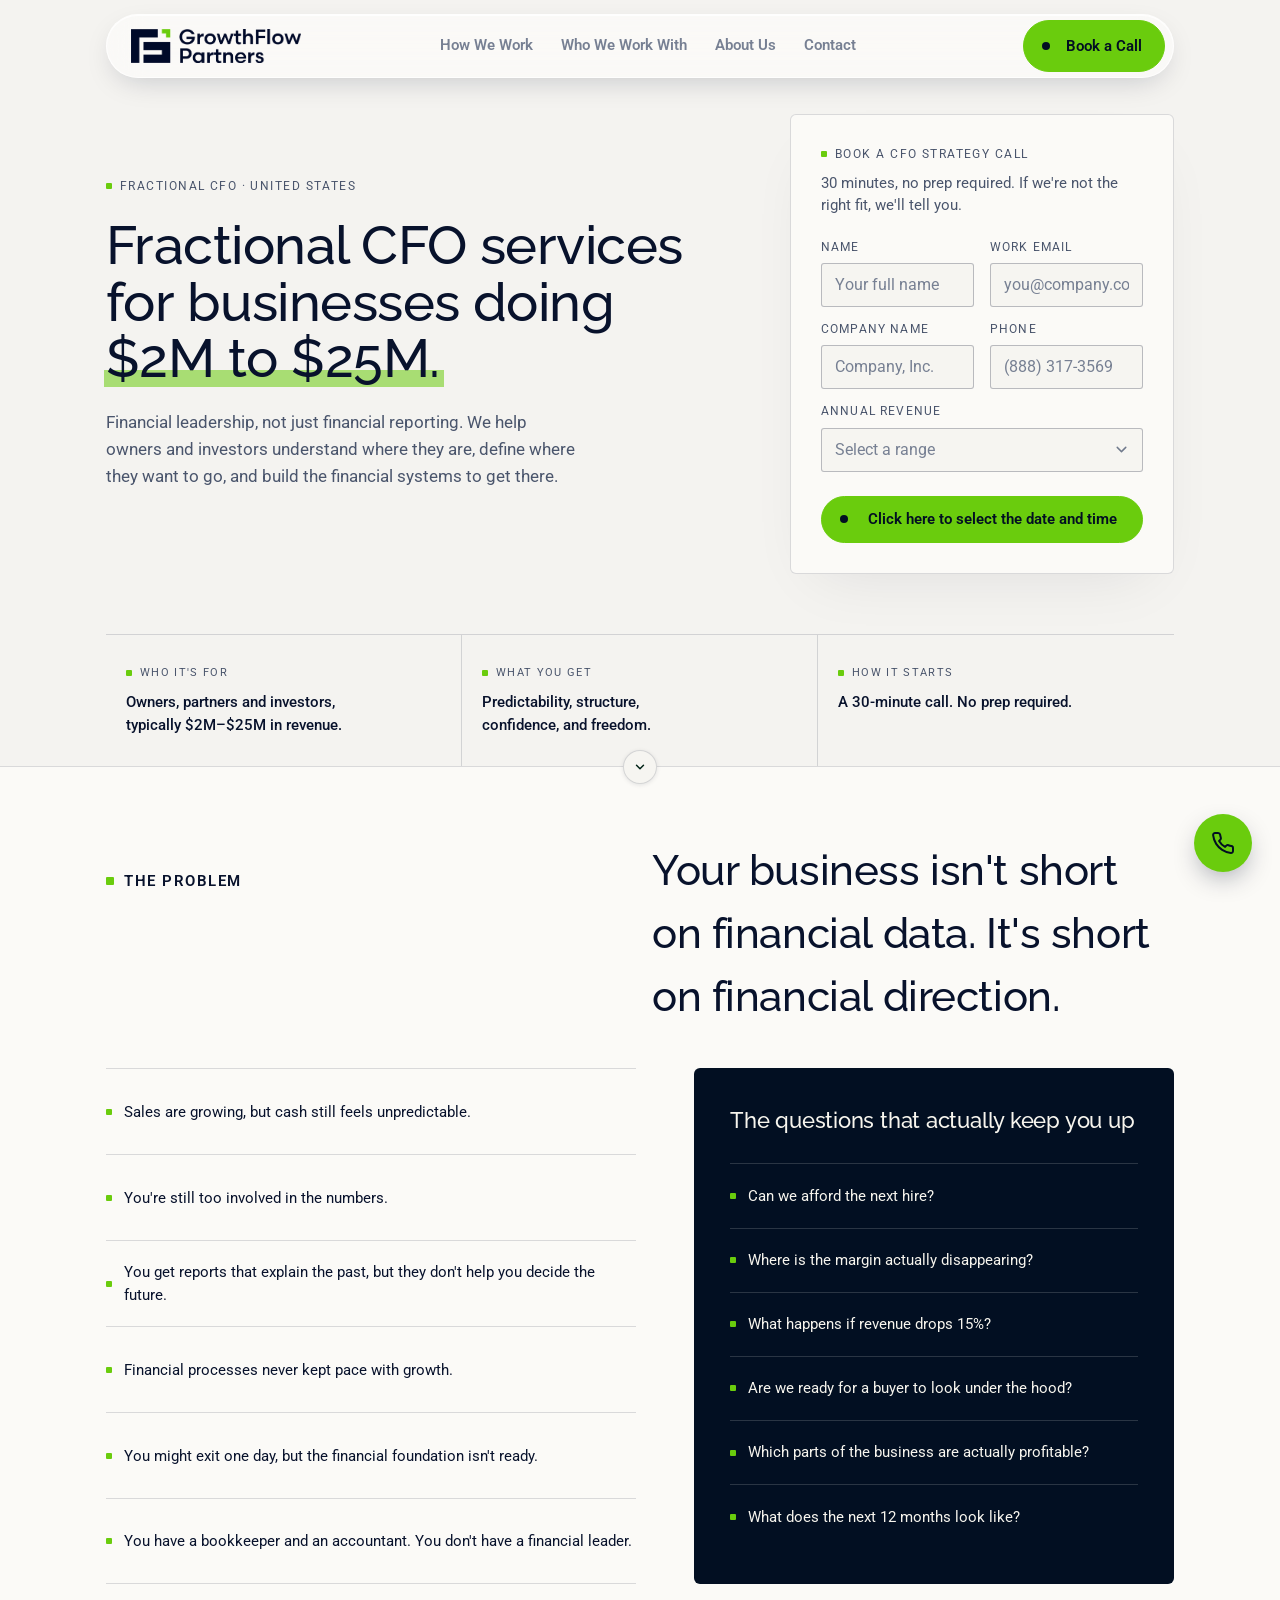
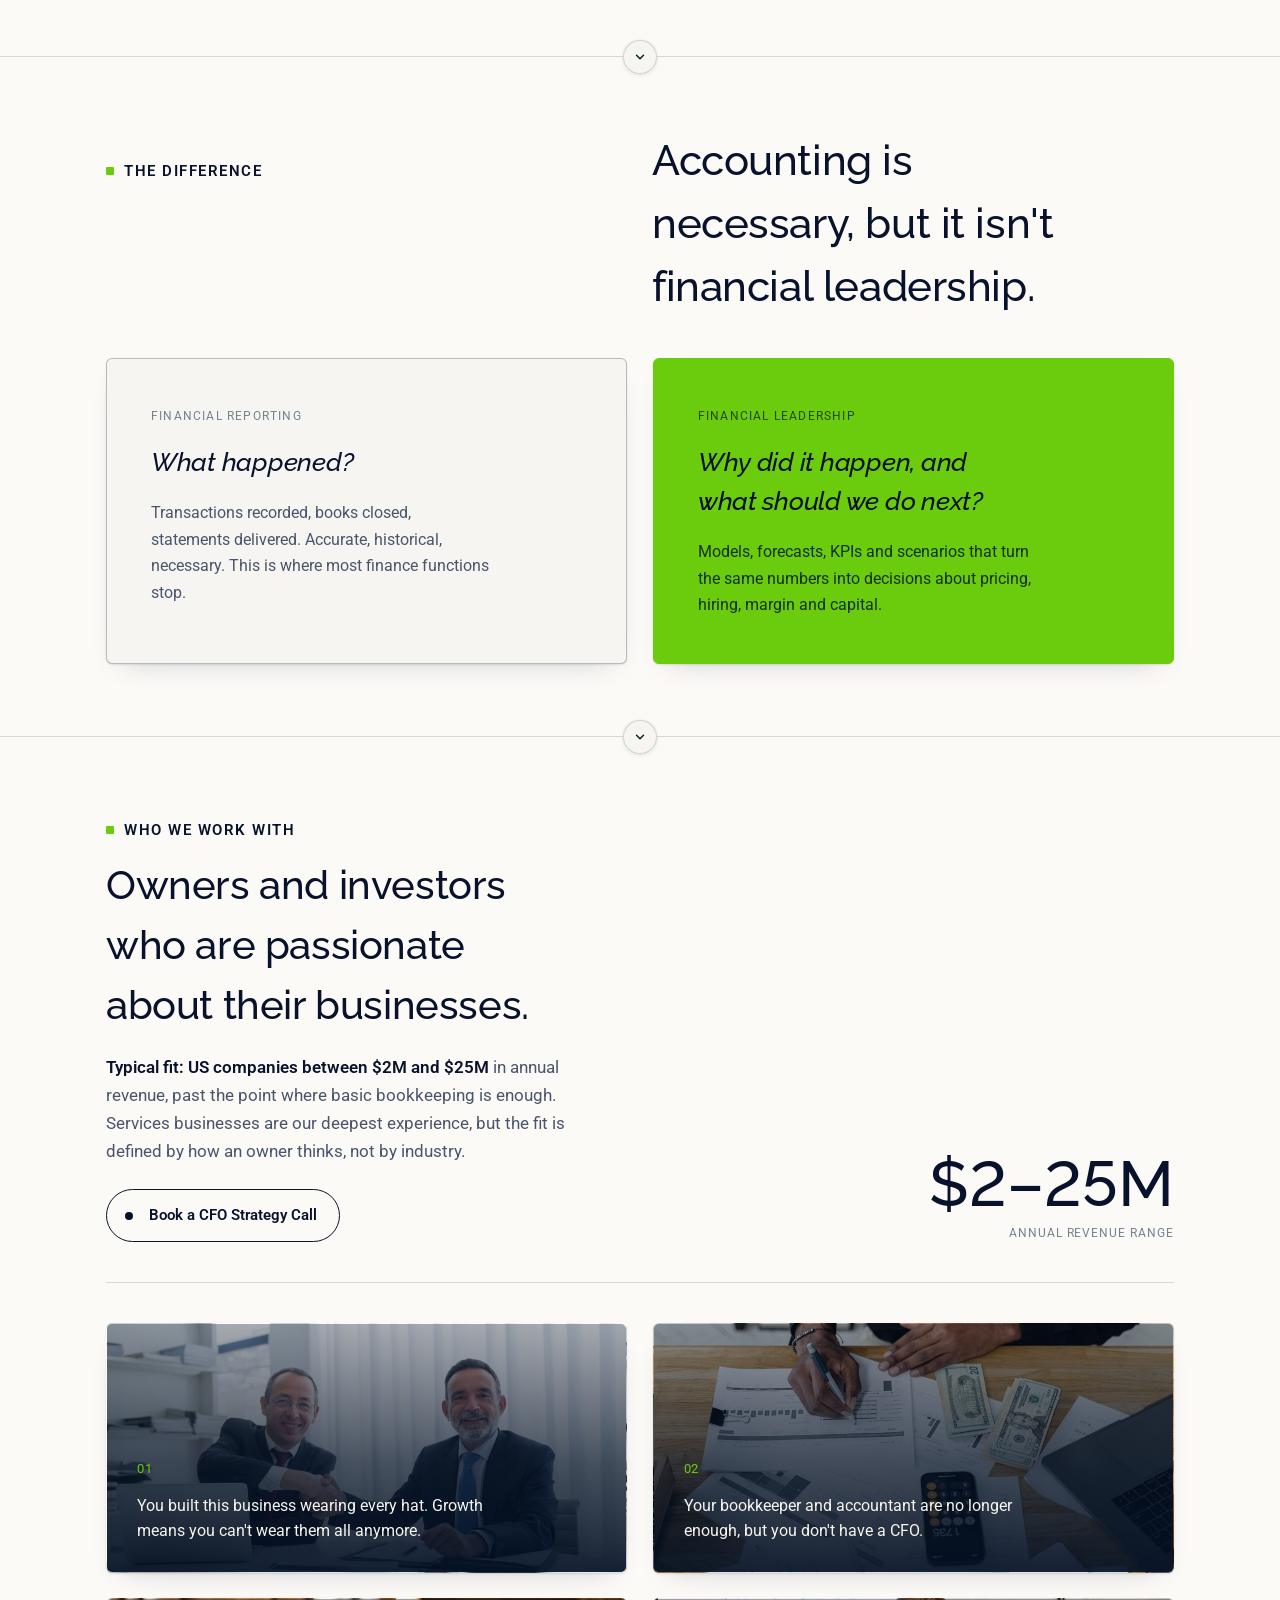
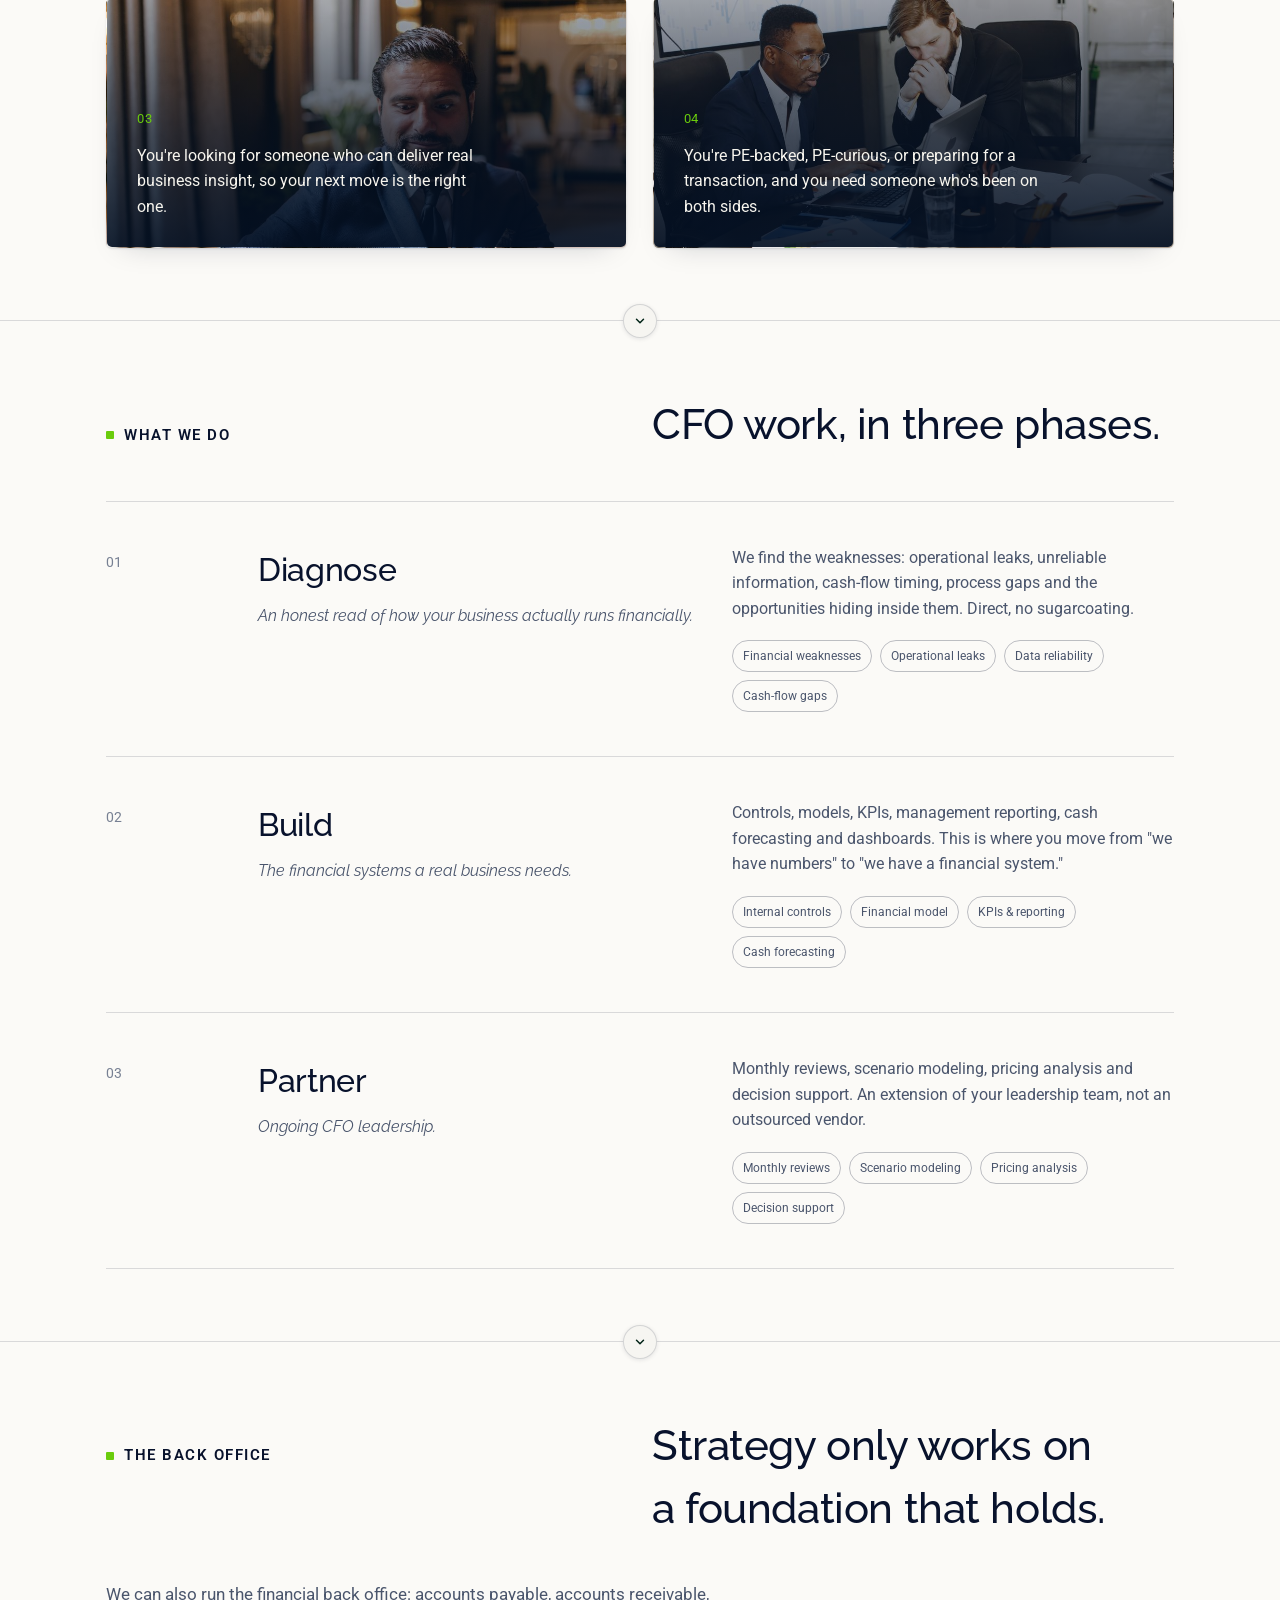
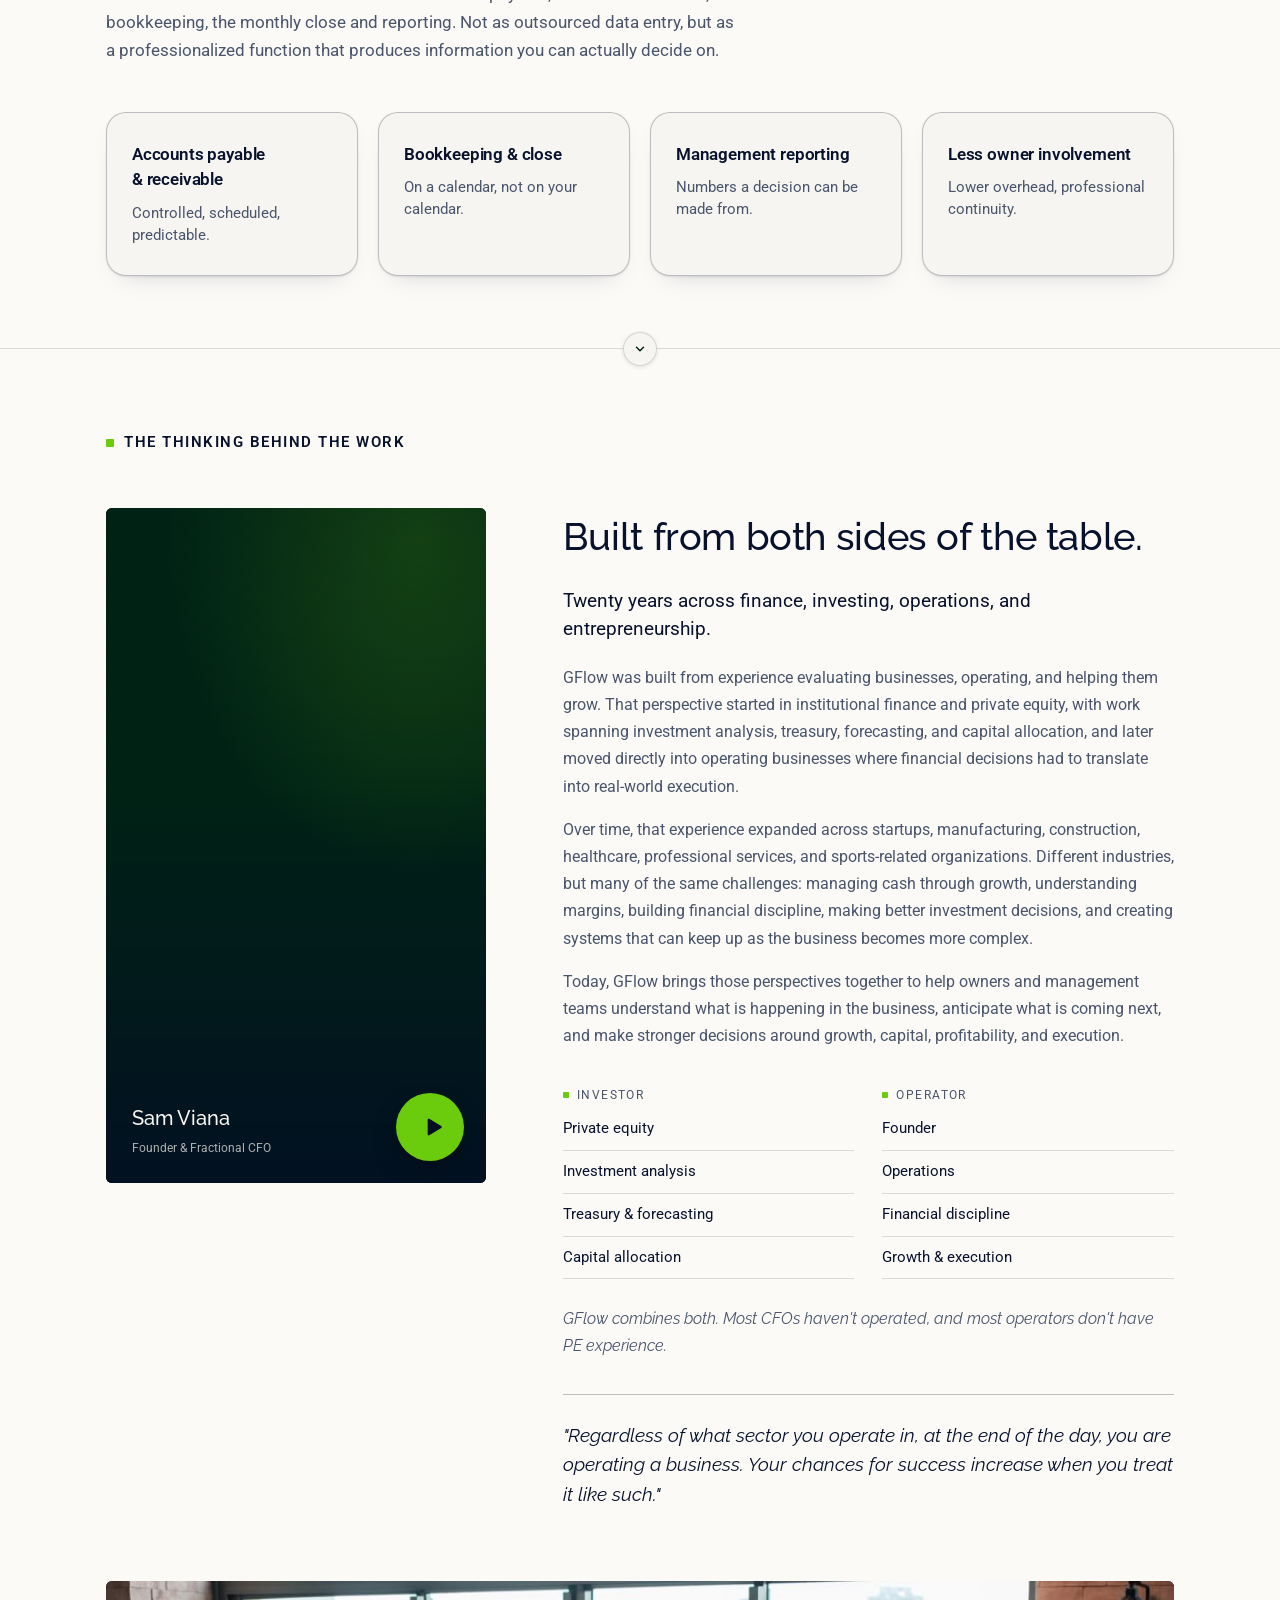
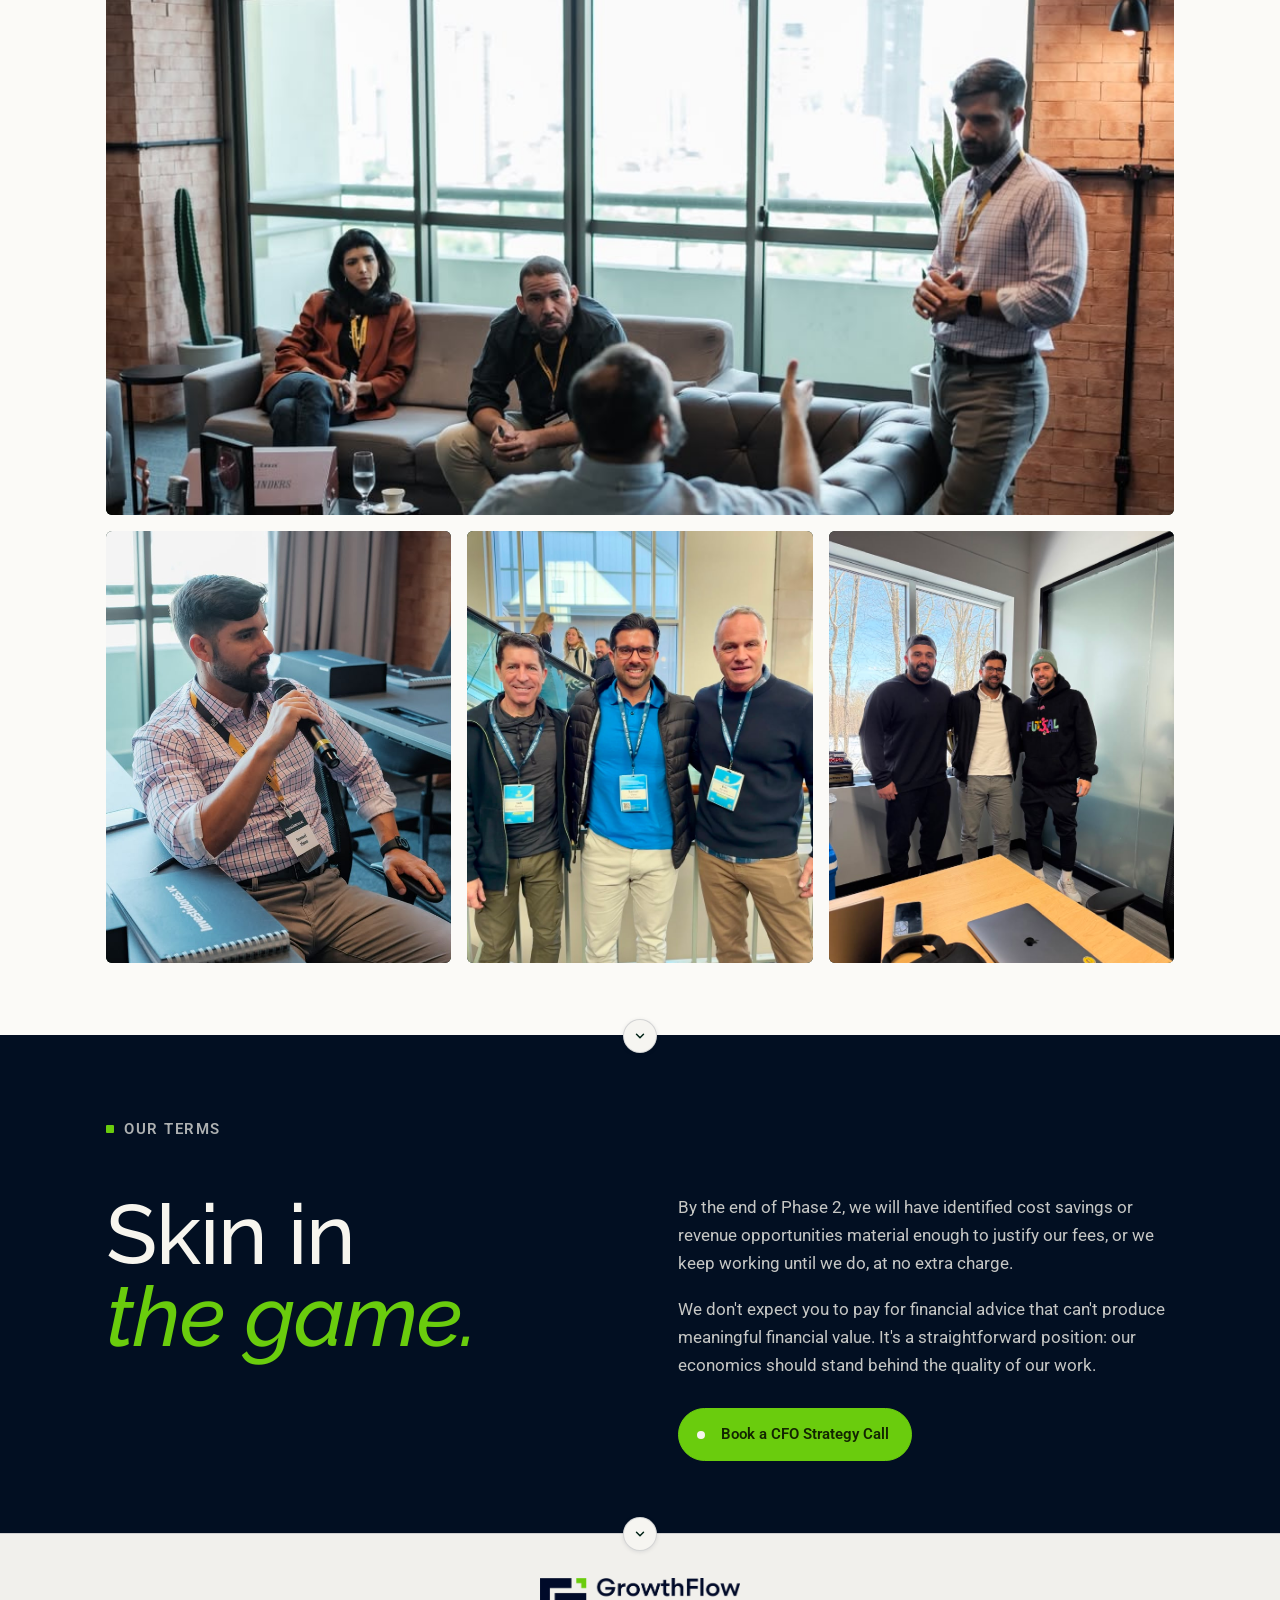
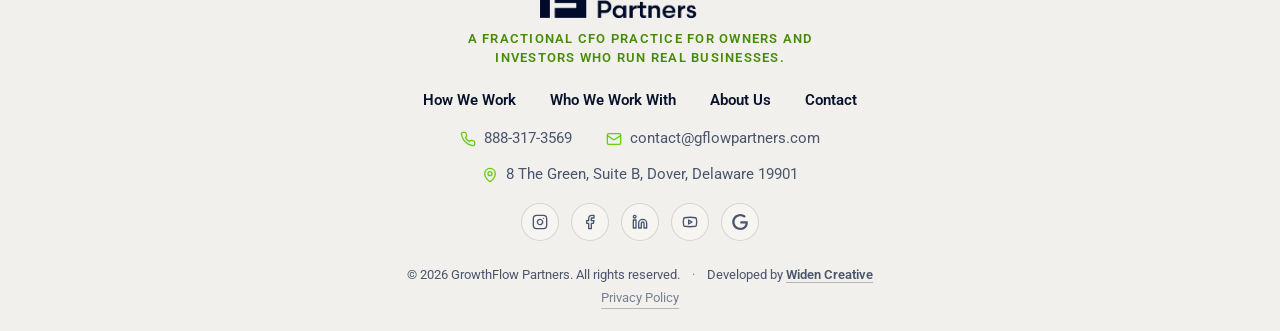
==== commit 00f7bf23: "Formulario no hero, faixa ate 25M e hero sem a foto Formulario de lead sai do final da pagina e pass" ====
--- a/index.html
+++ b/index.html
@@ -1,6 +1,13 @@
 <!doctype html>
 <html lang="en">
 <head>
+  <!-- Google Tag Manager -->
+  <script>(function(w,d,s,l,i){w[l]=w[l]||[];w[l].push({'gtm.start':
+  new Date().getTime(),event:'gtm.js'});var f=d.getElementsByTagName(s)[0],
+  j=d.createElement(s),dl=l!='dataLayer'?'&l='+l:'';j.async=true;j.src=
+  'https://www.googletagmanager.com/gtm.js?id='+i+dl;f.parentNode.insertBefore(j,f);
+  })(window,document,'script','dataLayer','GTM-WNFT6GHV');</script>
+  <!-- End Google Tag Manager -->
   <meta charset="utf-8">
   <meta name="viewport" content="width=device-width, initial-scale=1">
   <title>GrowthFlow Partners</title>
@@ -11,6 +18,10 @@
   <link rel="stylesheet" href="assets/styles.css">
 </head>
 <body>
+<!-- Google Tag Manager (noscript) -->
+<noscript><iframe src="https://www.googletagmanager.com/ns.html?id=GTM-WNFT6GHV"
+height="0" width="0" style="display:none;visibility:hidden"></iframe></noscript>
+<!-- End Google Tag Manager (noscript) -->
 <header class="site">
   <div class="wrap">
    <div class="header-pill">
@@ -34,6 +45,7 @@
     <a href="#how-we-work">How We Work</a>
     <a href="#who-we-work-with">Who We Work With</a>
     <a href="#about-sam">About Us</a>
+    <a href="#footer">Contact</a>
     <a class="mobile-nav-cta" href="#contact" data-form-jump>Book a CFO Strategy Call</a>
   </nav>
   </div>
@@ -43,27 +55,87 @@
 
   <!-- HERO -->
   <section class="hero is-first">
-    <img class="hero-photo" src="assets/hero.jpg" alt="Sam Viana, Founder and Fractional CFO of GrowthFlow Partners" width="1672" height="941" fetchpriority="high">
-    <div class="hero-scrim" aria-hidden="true"></div>
     <div class="wrap hero-inner">
-      <div class="hero-copy">
-        <div class="hero-badge eyebrow">Fractional CFO · United States</div>
-        <h1>
-          Fractional CFO services<br>
-          for businesses doing<br>
-          <span class="bold-part">$2M to $15M.</span>
-        </h1>
-        <p class="hero-lede">Financial leadership, not just financial reporting. We help owners and investors understand where they are, define where they want to go, and build the financial systems to get there.</p>
-        <div class="hero-ctas">
-          <a class="btn btn-primary" href="#contact" data-form-jump><span class="btn-label">Book a CFO Strategy Call</span><span class="btn-hover" aria-hidden="true"><span>Book a CFO Strategy Call</span><svg viewBox="0 0 24 24" fill="none" stroke="currentColor" stroke-width="2" stroke-linecap="round" stroke-linejoin="round" aria-hidden="true"><path d="M5 12h14"/><path d="m12 5 7 7-7 7"/></svg></span><span class="btn-dot" aria-hidden="true"></span></a>
-          <a class="btn btn-ghost" href="#how-we-work"><span class="btn-label">See how we work</span><span class="btn-hover" aria-hidden="true"><span>See how we work</span><svg viewBox="0 0 24 24" fill="none" stroke="currentColor" stroke-width="2" stroke-linecap="round" stroke-linejoin="round" aria-hidden="true"><path d="M5 12h14"/><path d="m12 5 7 7-7 7"/></svg></span><span class="btn-dot" aria-hidden="true"></span></a>
+      <div class="hero-main">
+        <div class="hero-copy">
+          <div class="hero-badge eyebrow">Fractional CFO · United States</div>
+          <h1>
+            Fractional CFO services<br>
+            for businesses doing<br>
+            <span class="bold-part">$2M to $25M.</span>
+          </h1>
+          <p class="hero-lede">Financial leadership, not just financial reporting. We help owners and investors understand where they are, define where they want to go, and build the financial systems to get there.</p>
+        </div>
+
+        <!-- Formulario de lead: agora vive no hero, visivel sem rolagem.
+             Mantem o id #contact: header, nav mobile, CTAs das secoes e o
+             privacy.html apontam para ele. -->
+        <div class="hero-form" id="contact">
+          <div class="lead-form-card">
+            <div class="lf-head">
+              <div class="eyebrow">Book a CFO strategy call</div>
+              <p>30 minutes, no prep required. If we're not the right fit, we'll tell you.</p>
+            </div>
+            <!-- data-endpoint: URL de producao do webhook n8n (/webhook/...).
+                 PENDENTE: ainda aponta para o Apps Script antigo, que esta fora do ar.
+                 A URL /webhook-test/ so responde com o editor do n8n escutando, e a de
+                 producao so responde com o workflow Active. -->
+            <form class="lead-form" id="leadForm" action="#" method="post"
+                  data-endpoint="https://script.google.com/macros/s/AKfycbz8GSZfO7lOjnsE5hOOYLq5xC0k65bY7zuUP14YUGoO0M_QL4BePKgU_KAEfGQhQHCM/exec"
+                  data-redirect="https://calendar.google.com/calendar/u/0/appointments/schedules/AcZssZ2ZJ-9XUX0xnZsaLOWJLjMzE6iUz-YSPBt7_QBthU5EaSvK13VamRsVpIcA7kw7q-6Zlz9ZiROI">
+              <!-- Honeypot anti-bot: fica fora da tela, humanos nunca preenchem.
+                   Chega no n8n como body.website: descartar o lead quando vier cheio. -->
+              <div class="lf-hp" aria-hidden="true">
+                <label for="lf-website">Website</label>
+                <input id="lf-website" name="website" type="text" tabindex="-1" autocomplete="off">
+              </div>
+              <div class="lf-grid">
+                <div class="lf-field">
+                  <label for="lf-name">Name</label>
+                  <input id="lf-name" name="name" type="text" autocomplete="name" required placeholder="Your full name">
+                </div>
+                <div class="lf-field">
+                  <label for="lf-email">Work email</label>
+                  <input id="lf-email" name="email" type="email" autocomplete="email" required placeholder="you@company.com">
+                </div>
+                <div class="lf-field">
+                  <label for="lf-company">Company name</label>
+                  <input id="lf-company" name="company" type="text" autocomplete="organization" required placeholder="Company, Inc.">
+                </div>
+                <div class="lf-field">
+                  <label for="lf-phone">Phone</label>
+                  <input id="lf-phone" name="phone" type="tel" autocomplete="tel" required placeholder="(888) 317-3569">
+                </div>
+                <div class="lf-field lf-field-full">
+                  <label for="lf-revenue">Annual revenue</label>
+                  <select id="lf-revenue" name="revenue" required>
+                    <option value="" disabled selected>Select a range</option>
+                    <option value="Under $2M">Under $2M</option>
+                    <option value="$2M–$5M">$2M–$5M</option>
+                    <option value="$5M–$15M">$5M–$15M</option>
+                    <option value="$15M–$25M">$15M–$25M</option>
+                    <option value="$25M+">$25M+</option>
+                  </select>
+                </div>
+              </div>
+              <button class="btn btn-primary lf-submit" type="submit"><span class="btn-label">Click here to select the date and time</span><span class="btn-hover" aria-hidden="true"><span>Click here to select the date and time</span><svg viewBox="0 0 24 24" fill="none" stroke="currentColor" stroke-width="2" stroke-linecap="round" stroke-linejoin="round" aria-hidden="true"><path d="M5 12h14"/><path d="m12 5 7 7-7 7"/></svg></span><span class="btn-dot" aria-hidden="true"></span></button>
+            </form>
+            <div class="lf-success" id="leadFormSuccess" role="status" hidden>
+              <svg viewBox="0 0 24 24" fill="none" stroke="currentColor" stroke-width="2.5" stroke-linecap="round" stroke-linejoin="round" aria-hidden="true"><path d="M20 6 9 17l-5-5"/></svg>
+              <h3>Thank you — we have your details.</h3>
+              <p>Taking you to the scheduling page so you can pick a time. <a href="https://calendar.google.com/calendar/u/0/appointments/schedules/AcZssZ2ZJ-9XUX0xnZsaLOWJLjMzE6iUz-YSPBt7_QBthU5EaSvK13VamRsVpIcA7kw7q-6Zlz9ZiROI" target="_blank" rel="noopener">Open it now</a> if nothing happens.</p>
+            </div>
+          </div>
+          <div class="hero-ctas">
+            <a class="btn btn-ghost" href="#how-we-work"><span class="btn-label">See how we work</span><span class="btn-hover" aria-hidden="true"><span>See how we work</span><svg viewBox="0 0 24 24" fill="none" stroke="currentColor" stroke-width="2" stroke-linecap="round" stroke-linejoin="round" aria-hidden="true"><path d="M5 12h14"/><path d="m12 5 7 7-7 7"/></svg></span><span class="btn-dot" aria-hidden="true"></span></a>
+          </div>
         </div>
       </div>
 
       <div class="hero-strip">
         <div class="hero-strip-item">
           <div class="eyebrow">Who it's for</div>
-          <p>Owners, partners and investors, typically $2M–$15M in revenue.</p>
+          <p>Owners, partners and investors, typically $2M–$25M in revenue.</p>
         </div>
         <div class="hero-strip-item">
           <div class="eyebrow">What you get</div>
@@ -152,11 +224,11 @@
       <div class="who-top reveal">
         <div>
           <h2 class="who-title">Owners and investors who are passionate about their businesses.</h2>
-          <p><span class="strong">Typical fit: US companies between $2M and $15M</span> in annual revenue, past the point where basic bookkeeping is enough. Services businesses are our deepest experience, but the fit is defined by how an owner thinks, not by industry.</p>
+          <p><span class="strong">Typical fit: US companies between $2M and $25M</span> in annual revenue, past the point where basic bookkeeping is enough. Services businesses are our deepest experience, but the fit is defined by how an owner thinks, not by industry.</p>
           <a class="btn btn-primary" href="#contact" data-form-jump><span class="btn-label">Book a CFO Strategy Call</span><span class="btn-hover" aria-hidden="true"><span>Book a CFO Strategy Call</span><svg viewBox="0 0 24 24" fill="none" stroke="currentColor" stroke-width="2" stroke-linecap="round" stroke-linejoin="round" aria-hidden="true"><path d="M5 12h14"/><path d="m12 5 7 7-7 7"/></svg></span><span class="btn-dot" aria-hidden="true"></span></a>
         </div>
         <div class="fit-figure">
-          <span class="num" aria-label="$2 to 15M">$<span class="count" data-count="2">2</span>–<span class="count" data-count="15">15</span>M</span>
+          <span class="num" aria-label="$2 to 25M">$<span class="count" data-count="2">2</span>–<span class="count" data-count="25">25</span>M</span>
           <span class="lbl">Annual revenue range</span>
         </div>
       </div>
@@ -340,67 +412,6 @@
       </div>
     </div>
   </section>
-
-  <!-- FINAL CTA -->
-  <section class="final-cta" id="contact">
-    <a class="section-arrow" href="#contact" aria-label="Scroll to next section"><svg viewBox="0 0 24 24" fill="none" stroke="currentColor" stroke-width="2.5" stroke-linecap="round" stroke-linejoin="round" aria-hidden="true"><path d="m6 9 6 6 6-6"/></svg></a>
-    <div class="wrap reveal">
-      <div class="eyebrow">We only work with clients we can impact</div>
-      <h2>Ready to know what your numbers are actually telling you?</h2>
-      <p>A 30-minute conversation. No prep required. If we're not the right fit, we'll tell you.</p>
-      <div class="lead-form-card">
-        <!-- data-endpoint: URL de producao do webhook n8n (/webhook/...).
-             PENDENTE: ainda aponta para o Apps Script antigo, que esta fora do ar.
-             A URL /webhook-test/ so responde com o editor do n8n escutando, e a de
-             producao so responde com o workflow Active. -->
-        <form class="lead-form" id="leadForm" action="#" method="post"
-              data-endpoint="https://script.google.com/macros/s/AKfycbz8GSZfO7lOjnsE5hOOYLq5xC0k65bY7zuUP14YUGoO0M_QL4BePKgU_KAEfGQhQHCM/exec"
-              data-redirect="https://calendar.google.com/calendar/u/0/appointments/schedules/AcZssZ2ZJ-9XUX0xnZsaLOWJLjMzE6iUz-YSPBt7_QBthU5EaSvK13VamRsVpIcA7kw7q-6Zlz9ZiROI">
-          <!-- Honeypot anti-bot: fica fora da tela, humanos nunca preenchem.
-               Chega no n8n como body.website: descartar o lead quando vier cheio. -->
-          <div class="lf-hp" aria-hidden="true">
-            <label for="lf-website">Website</label>
-            <input id="lf-website" name="website" type="text" tabindex="-1" autocomplete="off">
-          </div>
-          <div class="lf-grid">
-            <div class="lf-field">
-              <label for="lf-name">Name</label>
-              <input id="lf-name" name="name" type="text" autocomplete="name" required placeholder="Your full name">
-            </div>
-            <div class="lf-field">
-              <label for="lf-email">Work email</label>
-              <input id="lf-email" name="email" type="email" autocomplete="email" required placeholder="you@company.com">
-            </div>
-            <div class="lf-field">
-              <label for="lf-company">Company name</label>
-              <input id="lf-company" name="company" type="text" autocomplete="organization" required placeholder="Company, Inc.">
-            </div>
-            <div class="lf-field">
-              <label for="lf-revenue">Annual revenue</label>
-              <select id="lf-revenue" name="revenue" required>
-                <option value="" disabled selected>Select a range</option>
-                <option value="Under $2M">Under $2M</option>
-                <option value="$2M–$5M">$2M–$5M</option>
-                <option value="$5M–$15M">$5M–$15M</option>
-                <option value="$15M+">$15M+</option>
-              </select>
-            </div>
-            <div class="lf-field lf-field-full">
-              <label for="lf-phone">Phone <span class="lf-optional">optional</span></label>
-              <input id="lf-phone" name="phone" type="tel" autocomplete="tel" placeholder="(888) 317-3569">
-            </div>
-          </div>
-          <button class="btn btn-primary lf-submit" type="submit"><span class="btn-label">Request my strategy call</span><span class="btn-hover" aria-hidden="true"><span>Request my strategy call</span><svg viewBox="0 0 24 24" fill="none" stroke="currentColor" stroke-width="2" stroke-linecap="round" stroke-linejoin="round" aria-hidden="true"><path d="M5 12h14"/><path d="m12 5 7 7-7 7"/></svg></span><span class="btn-dot" aria-hidden="true"></span></button>
-          <p class="lf-note">Next you will pick a time that works. Your details stay between us.</p>
-        </form>
-        <div class="lf-success" id="leadFormSuccess" role="status" hidden>
-          <svg viewBox="0 0 24 24" fill="none" stroke="currentColor" stroke-width="2.5" stroke-linecap="round" stroke-linejoin="round" aria-hidden="true"><path d="M20 6 9 17l-5-5"/></svg>
-          <h3>Thank you — we have your details.</h3>
-          <p>Taking you to the scheduling page so you can pick a time. <a href="https://calendar.google.com/calendar/u/0/appointments/schedules/AcZssZ2ZJ-9XUX0xnZsaLOWJLjMzE6iUz-YSPBt7_QBthU5EaSvK13VamRsVpIcA7kw7q-6Zlz9ZiROI" target="_blank" rel="noopener">Open it now</a> if nothing happens.</p>
-        </div>
-      </div>
-    </div>
-  </section>
 </main>
 
 <footer class="site" id="footer">
--- a/assets/styles.css
+++ b/assets/styles.css
@@ -291,7 +291,8 @@
 }
 
 /* ---------- Hero ---------- */
-/* Hero claro: foto do Sam à direita, texto à esquerda */
+/* Hero claro: foto do Sam a direita, texto a esquerda e o formulario de lead
+   por cima da foto. O card e translucido (blur) para o retrato nao sumir. */
 .hero{
   position:relative;
   padding-top:calc(clamp(56px,9vw,96px) + 76px);
@@ -299,36 +300,40 @@
   overflow:hidden;
   background:oklch(96.5% .004 95);
 }
-.hero-photo{
-  position:absolute; right:0; bottom:131px;
-  width:auto; max-width:none;
-  height:calc((100% - 131px) * .84);
-  pointer-events:none;
-  -webkit-mask-image:linear-gradient(90deg, transparent 0, #000 22%), linear-gradient(180deg, transparent 0, #000 3.5%);
-  -webkit-mask-composite:source-in;
-  mask-image:linear-gradient(90deg, transparent 0, #000 22%), linear-gradient(180deg, transparent 0, #000 3.5%);
-  mask-composite:intersect;
-}
-.hero-scrim{
-  position:absolute; top:0; left:0; width:100%; height:calc(100% - 131px);
-  background:linear-gradient(90deg,
-    color-mix(in oklch, var(--paper) 92%, transparent) 0%,
-    color-mix(in oklch, var(--paper) 70%, transparent) 38%,
-    transparent 62%);
-  pointer-events:none;
-}
-@media (max-width:900px){
-  .hero-scrim{ height:100%; }
-  .hero-photo{ opacity:.28; bottom:0; height:70%; }
-}
 .hero-inner{ position:relative; z-index:2; }
-.hero-copy{ position:relative; max-width:44rem; }
+
+/* Texto e formulario lado a lado; a strip continua em largura cheia abaixo. */
+.hero-main{
+  display:grid;
+  grid-template-columns:minmax(0,1fr) clamp(350px,30vw,400px);
+  gap:clamp(32px,4vw,60px);
+  align-items:start;
+}
+.hero-copy{ position:relative; max-width:46rem; }
+/* scroll-margin: compensa o cabecalho fixo nos links #contact.
+   margin-top negativo: sobe o card acima da linha do titulo, sem encostar
+   no header fixo (~76px). Zerado quando empilha, abaixo de 1024px. */
+.hero-form{
+  position:relative;
+  scroll-margin-top:96px;
+  margin-top:clamp(-64px,-4.5vw,-44px);
+}
+
+@media (max-width:1024px){
+  .hero-main{ grid-template-columns:1fr; gap:clamp(28px,5vw,40px); }
+  .hero-copy{ max-width:44rem; }
+  .hero-form{ max-width:560px; margin-top:0; }
+  .hero-form .hero-ctas{ margin-top:14px; }
+}
+
 .hero-badge{
-  margin-bottom:26px;
+  margin-bottom:22px;
 }
 .hero h1{
-  font-size:clamp(38px,5.6vw,74px);
-  line-height:1.03;
+  /* Teto 54px (era 58): a 58px a linha "Fractional CFO services" pedia 622px
+     e a coluna tem 590px em telas largas, ganhando uma 4a linha orfa. */
+  font-size:clamp(36px,4.4vw,54px);
+  line-height:1.05;
   font-weight:500;
   max-width:24ch;
 }
@@ -354,19 +359,26 @@
 @keyframes underline-sweep{ to{ transform:scaleX(1); } }
 
 .hero-lede{
-  margin-top:26px;
-  font-size:18px;
+  margin-top:22px;
+  font-size:17px;
   line-height:1.6;
   color:var(--ink-soft);
-  max-width:52ch;
+  max-width:48ch;
 }
 .hero-ctas{
-  margin-top:38px;
+  margin-top:30px;
   display:flex; gap:16px; flex-wrap:wrap;
 }
+/* Escondido no desktop de duas colunas: ali o form ja e a unica acao do hero.
+   Fica visivel quando o hero empilha (<=1024px), logo abaixo do card.
+   min-width em vez de sobrescrever na media query: assim a regra nao depende
+   da ordem em que os blocos aparecem no arquivo. */
+@media (min-width:1025px){
+  .hero-form .hero-ctas{ display:none; }
+}
 
 .hero-strip{
-  margin-top:clamp(40px,7vw,72px);
+  margin-top:clamp(36px,5vw,60px);
   border-top:1px solid var(--line);
   display:grid;
   grid-template-columns:repeat(3,1fr);
@@ -695,26 +707,18 @@
 }
 @media (max-width:820px){ .terms-grid{ grid-template-columns:1fr; } }
 
-/* ---------- Final CTA ---------- */
-.final-cta{ text-align:center; }
-.final-cta .eyebrow{ justify-content:center; }
-.final-cta h2{ font-size:clamp(30px,5vw,52px); font-weight:500; max-width:18ch; margin:18px auto 0; }
-.final-cta p{ margin:20px auto 0; max-width:44ch; color:var(--ink-soft); font-size:17px; }
-.final-cta .btn{ margin-top:32px; }
-
-/* ---------- Lead form (final CTA) ---------- */
-/* Ancora do hero: compensa o cabecalho fixo quando o Lenis esta desligado. */
-.final-cta{ scroll-margin-top:96px; }
+/* ---------- Lead form (hero) ---------- */
 .lead-form-card{
-  margin:clamp(32px,4vw,44px) auto 0;
-  max-width:720px;
   text-align:left;
-  padding:clamp(24px,3.2vw,38px);
+  padding:clamp(22px,2.4vw,30px);
   background:var(--paper);
   border:1px solid var(--line);
   border-radius:var(--radius-lg);
-  box-shadow:0 18px 50px -24px var(--shadow);
-}
+  box-shadow:0 24px 60px -28px var(--shadow);
+}
+.lf-head{ margin-bottom:clamp(18px,2vw,22px); }
+.lf-head .eyebrow{ display:flex; }
+.lf-head p{ margin-top:10px; font-size:14.5px; line-height:1.5; color:var(--ink-soft); }
 /* Honeypot: fora da tela em vez de display:none, porque parte dos bots
    ignora campos escondidos por display e cairia fora da armadilha. */
 .lf-hp{
@@ -723,47 +727,41 @@
   width:1px; height:1px;
   overflow:hidden;
 }
+/* auto-fit: 2 colunas no card do hero, 1 quando a coluna fica estreita. */
 .lf-grid{
   display:grid;
-  grid-template-columns:repeat(2,minmax(0,1fr));
-  gap:18px clamp(16px,2.2vw,24px);
-}
-.lf-field{ display:flex; flex-direction:column; gap:8px; min-width:0; }
+  grid-template-columns:repeat(auto-fit,minmax(145px,1fr));
+  gap:14px clamp(12px,1.4vw,16px);
+}
+.lf-field{ display:flex; flex-direction:column; gap:7px; min-width:0; }
 .lf-field-full{ grid-column:1 / -1; }
 .lf-field label{
   font-family:var(--font-mono);
-  font-size:12px;
+  font-size:11.5px;
   letter-spacing:.1em;
   text-transform:uppercase;
   color:var(--ink-soft);
-}
-.lf-optional{
-  margin-left:6px;
-  letter-spacing:.06em;
-  text-transform:none;
-  color:var(--ink-faint);
-  font-style:italic;
 }
 .lead-form input,
 .lead-form select{
   width:100%;
   font-family:var(--font-body);
-  font-size:16px;
+  font-size:15.5px;
   color:var(--ink);
   background:var(--paper-raised);
   border:1px solid var(--line-strong);
   border-radius:var(--radius);
-  padding:13px 14px;
+  padding:12px 13px;
   transition:border-color .2s ease, box-shadow .2s ease, background-color .2s ease;
 }
 .lead-form input::placeholder{ color:var(--ink-faint); }
 .lead-form select{
   appearance:none;
-  padding-right:40px;
+  padding-right:38px;
   cursor:pointer;
   background-image:url("data:image/svg+xml,%3Csvg xmlns='http://www.w3.org/2000/svg' viewBox='0 0 24 24' fill='none' stroke='%23707a8c' stroke-width='2' stroke-linecap='round' stroke-linejoin='round'%3E%3Cpath d='m6 9 6 6 6-6'/%3E%3C/svg%3E");
   background-repeat:no-repeat;
-  background-position:right 13px center;
+  background-position:right 12px center;
   background-size:17px;
 }
 .lead-form select:invalid{ color:var(--ink-faint); }
@@ -782,25 +780,27 @@
   border-color:oklch(58% .19 25);
   box-shadow:0 0 0 3px oklch(58% .19 25 / 16%);
 }
-.final-cta .lf-submit{
-  margin-top:clamp(22px,2.6vw,28px);
+.lf-submit{
+  margin-top:clamp(18px,2.2vw,24px);
   width:100%;
-}
-.final-cta .lf-note{
-  margin:14px 0 0;
-  font-size:13.5px;
-  color:var(--ink-faint);
+  /* O .btn vem com white-space:nowrap; este rotulo e longo e seria cortado
+     no card estreito, entao aqui ele pode quebrar em duas linhas. */
+  white-space:normal;
+  line-height:1.3;
   text-align:center;
-  max-width:none;
-}
-.lf-success{ text-align:center; padding:clamp(8px,2vw,20px) 0; }
+  padding:13px 22px 13px 34px;
+}
+/* A camada de hover e absoluta: precisa do mesmo respiro para quebrar igual. */
+.lf-submit .btn-hover{ padding:0 20px; }
+.lf-submit .btn-hover > span{ min-width:0; }
+.lf-success{ text-align:center; padding:clamp(8px,2vw,16px) 0; }
 .lf-success svg{
   width:30px; height:30px;
   color:var(--signal);
   margin-bottom:14px;
 }
-.lf-success h3{ font-size:22px; font-weight:600; }
-.final-cta .lf-success p{ margin-top:10px; font-size:16px; max-width:38ch; }
+.lf-success h3{ font-size:20px; font-weight:600; }
+.lf-success p{ margin:10px auto 0; font-size:15px; max-width:38ch; }
 .lf-success a{
   color:var(--ink);
   font-weight:600;
@@ -809,10 +809,6 @@
   transition:color .2s ease;
 }
 .lf-success a:hover{ color:color-mix(in srgb, var(--signal) 68%, black); }
-
-@media (max-width:620px){
-  .lf-grid{ grid-template-columns:1fr; }
-}
 
 /* ---------- Footer ---------- */
 footer.site{
@@ -1058,3 +1054,35 @@
   .legal-hero::after{ display:none; }
   .legal-meta span{ font-size:10.5px; padding:6px 12px; }
 }
+
+/* ---------- Hero compacto no mobile ---------- */
+/* Objetivo: titulo, lede e formulario inteiros na primeira tela do celular.
+   Vem no fim do arquivo de proposito, para vencer as regras de hero e de
+   formulario acima sem precisar subir especificidade. */
+@media (max-width:768px){
+  .hero{ padding-top:86px; }
+  .hero-main{ gap:15px; }
+  .hero-badge{ margin-bottom:10px; font-size:10px; }
+  .hero h1{ font-size:clamp(24px,6.6vw,31px); line-height:1.07; }
+  .hero-lede{ margin-top:11px; font-size:14.5px; line-height:1.45; }
+  .hero-strip{ margin-top:26px; }
+
+  .lead-form-card{ padding:16px 14px; }
+  .lf-head{ margin-bottom:11px; }
+  .lf-head p{ margin-top:6px; font-size:12.5px; line-height:1.4; }
+  /* 128px: segura as 2 colunas ate ~340px de tela. Com o minmax padrao de
+     145px o grid caia para 1 coluna ja em 360px, somando ~135px de altura. */
+  .lf-grid{ gap:9px; grid-template-columns:repeat(auto-fit,minmax(128px,1fr)); }
+  .lf-field{ gap:4px; }
+  .lf-field label{ font-size:10.5px; }
+  .lead-form input,
+  .lead-form select{
+    padding:9px 12px;
+    /* 16px e o minimo que impede o iOS Safari de dar zoom ao focar o campo. */
+    font-size:16px;
+  }
+  .lead-form select{ padding-right:34px; background-position:right 10px center; }
+  .lf-submit{ margin-top:11px; padding:11px 18px 11px 30px; font-size:13.5px; }
+  .hero-form .hero-ctas{ margin-top:9px; }
+  .hero-ctas .btn{ padding:11px 20px 11px 32px; font-size:13.5px; }
+}
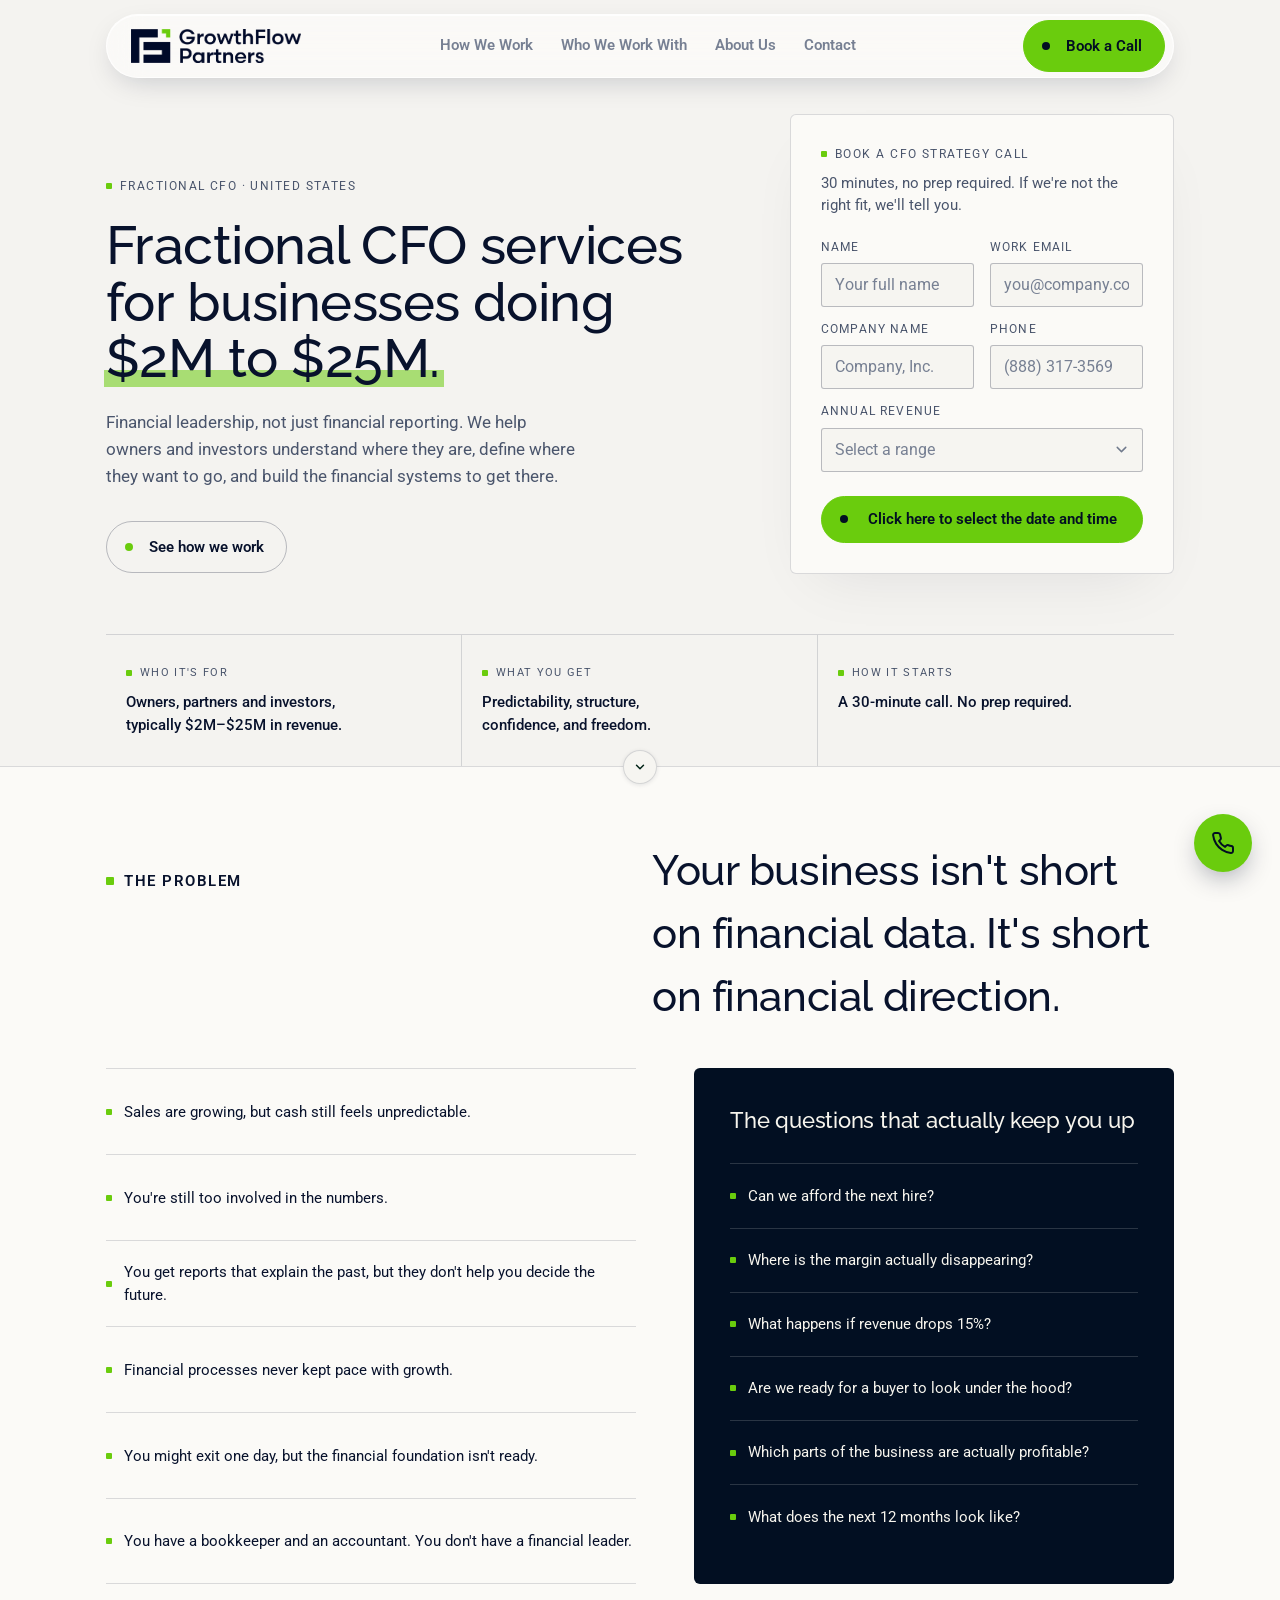
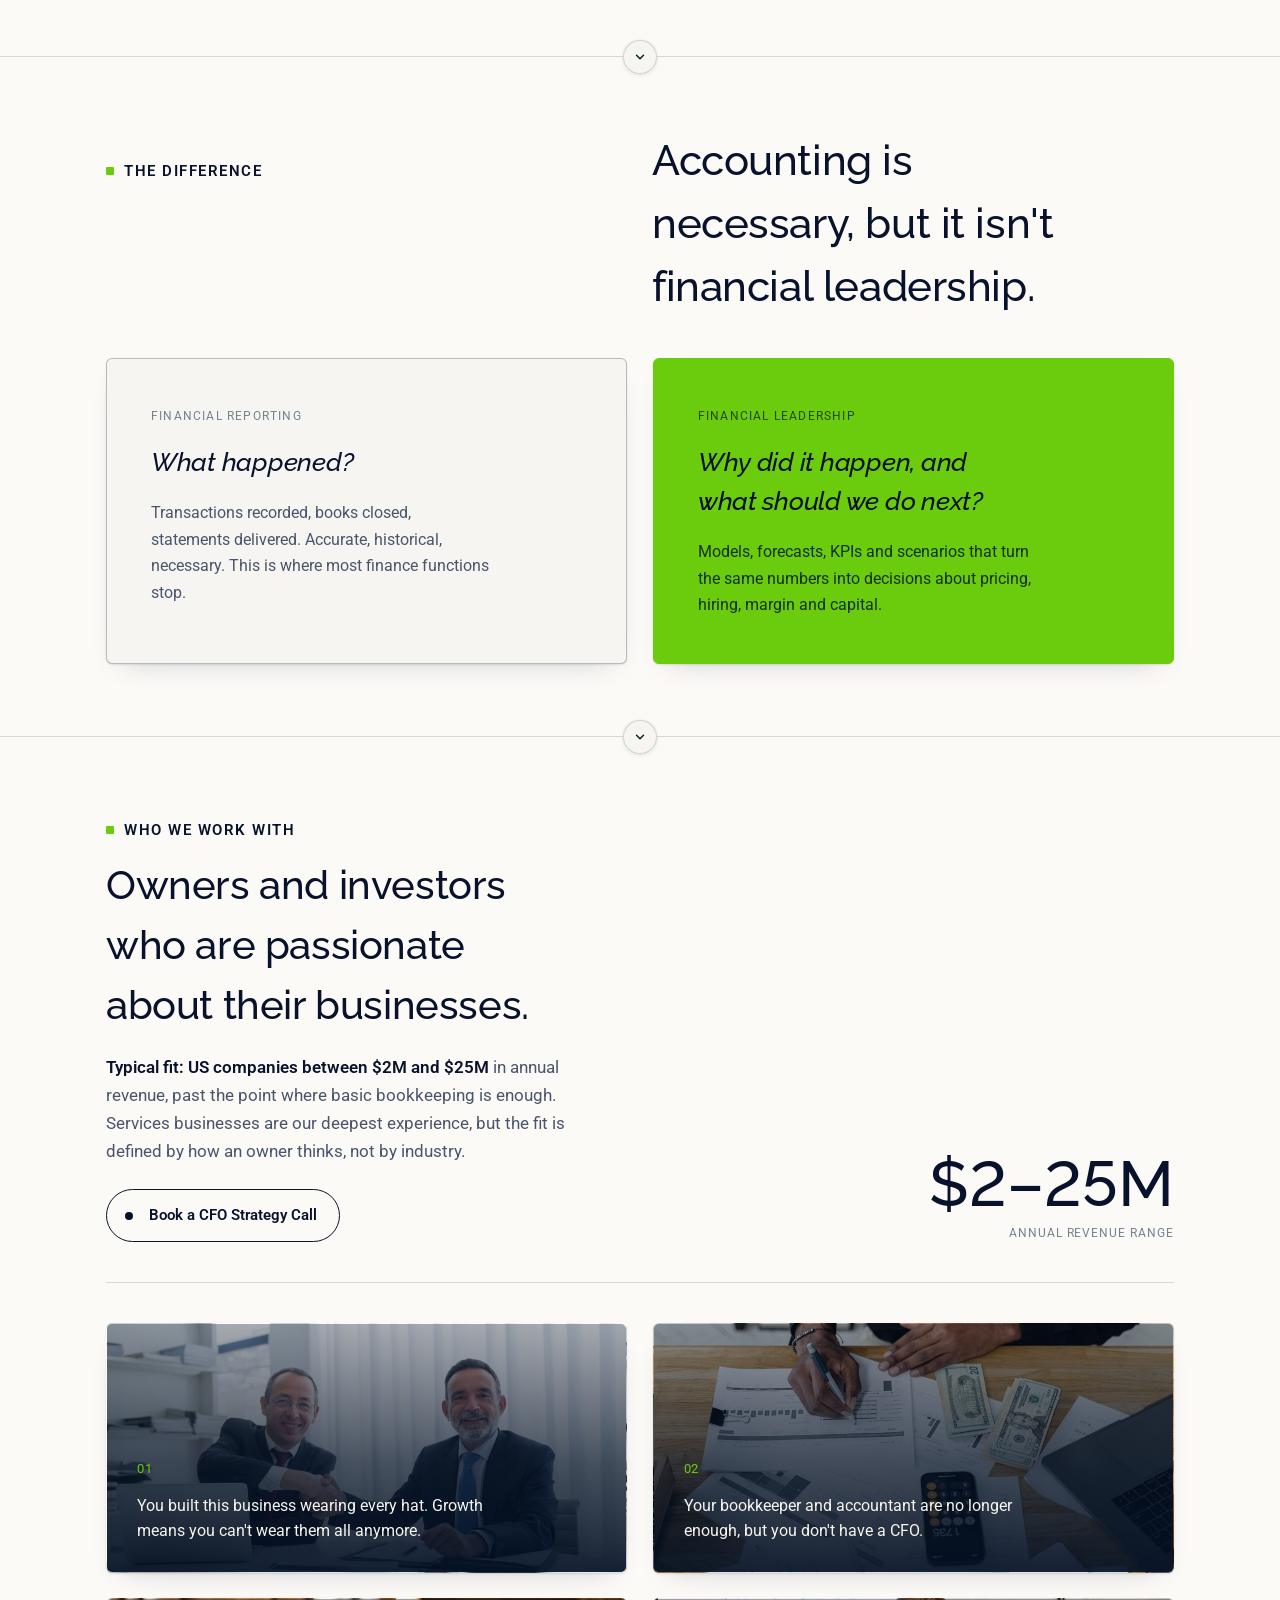
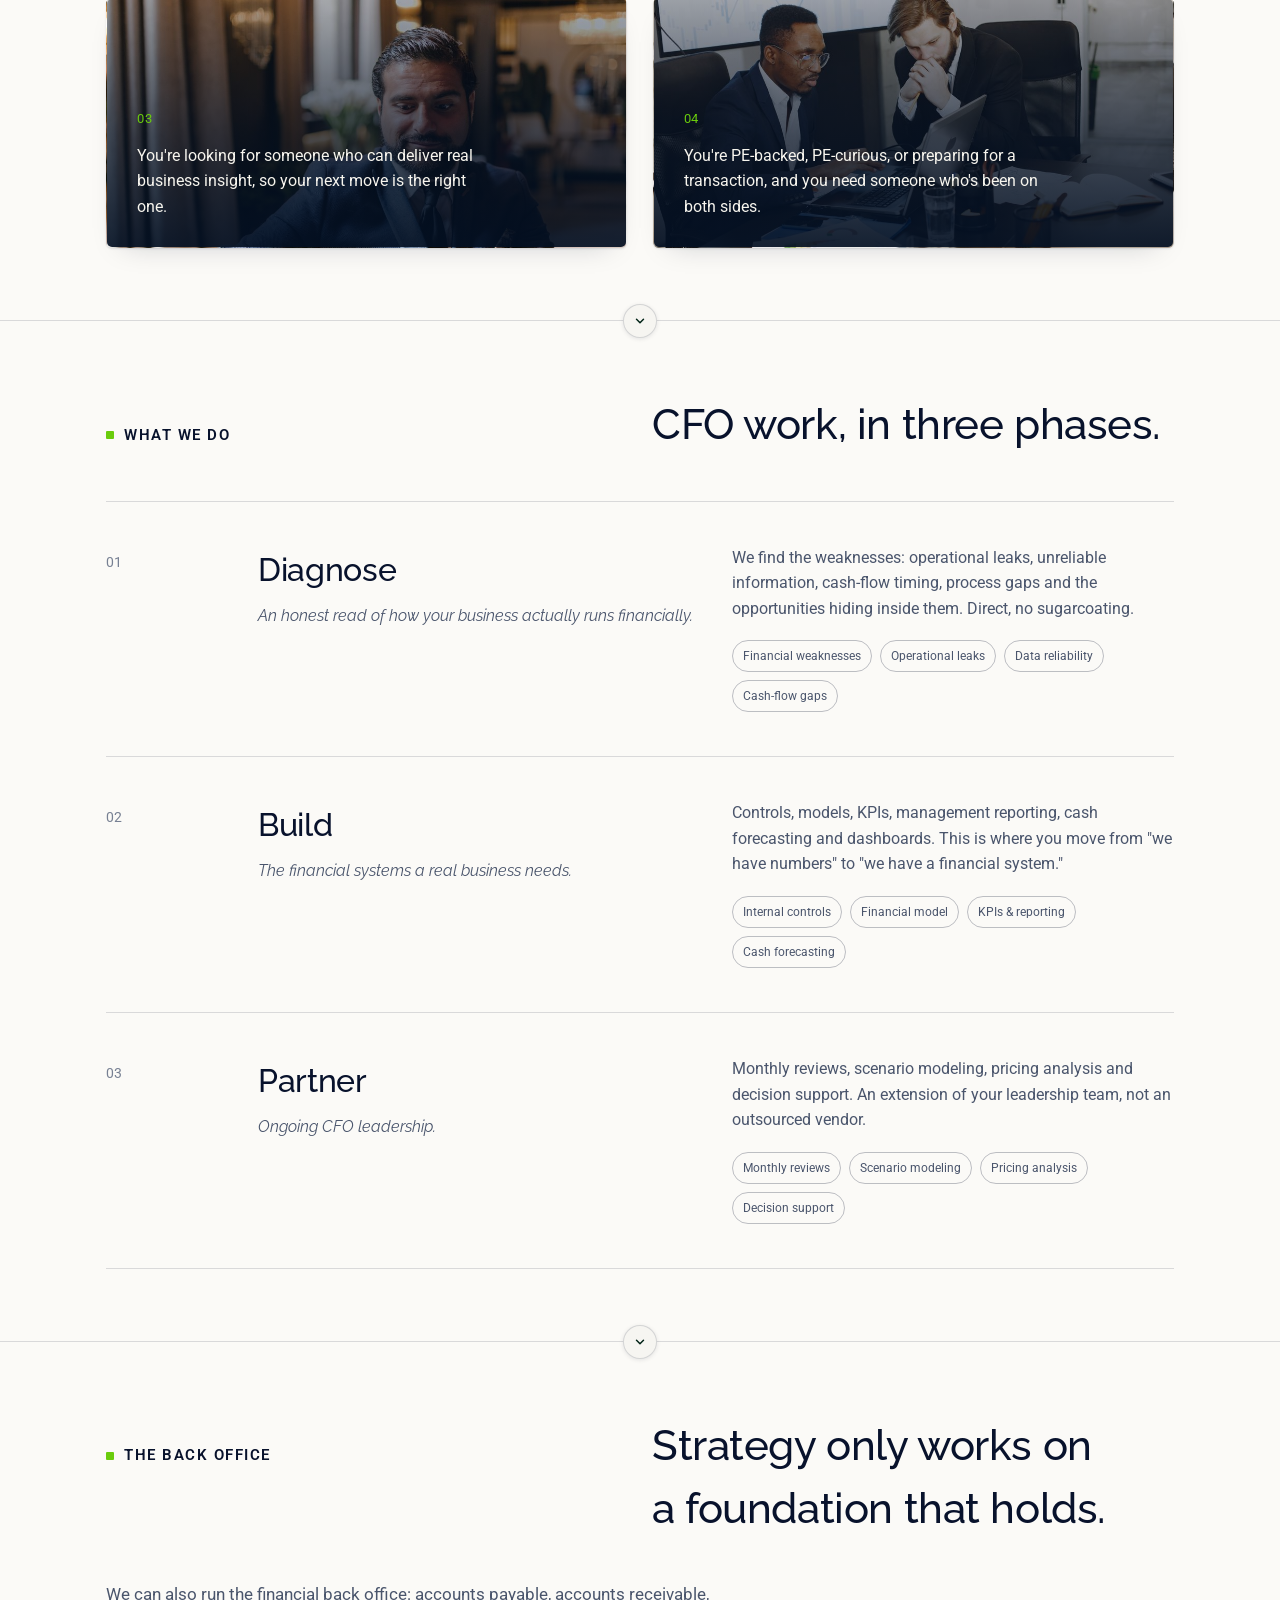
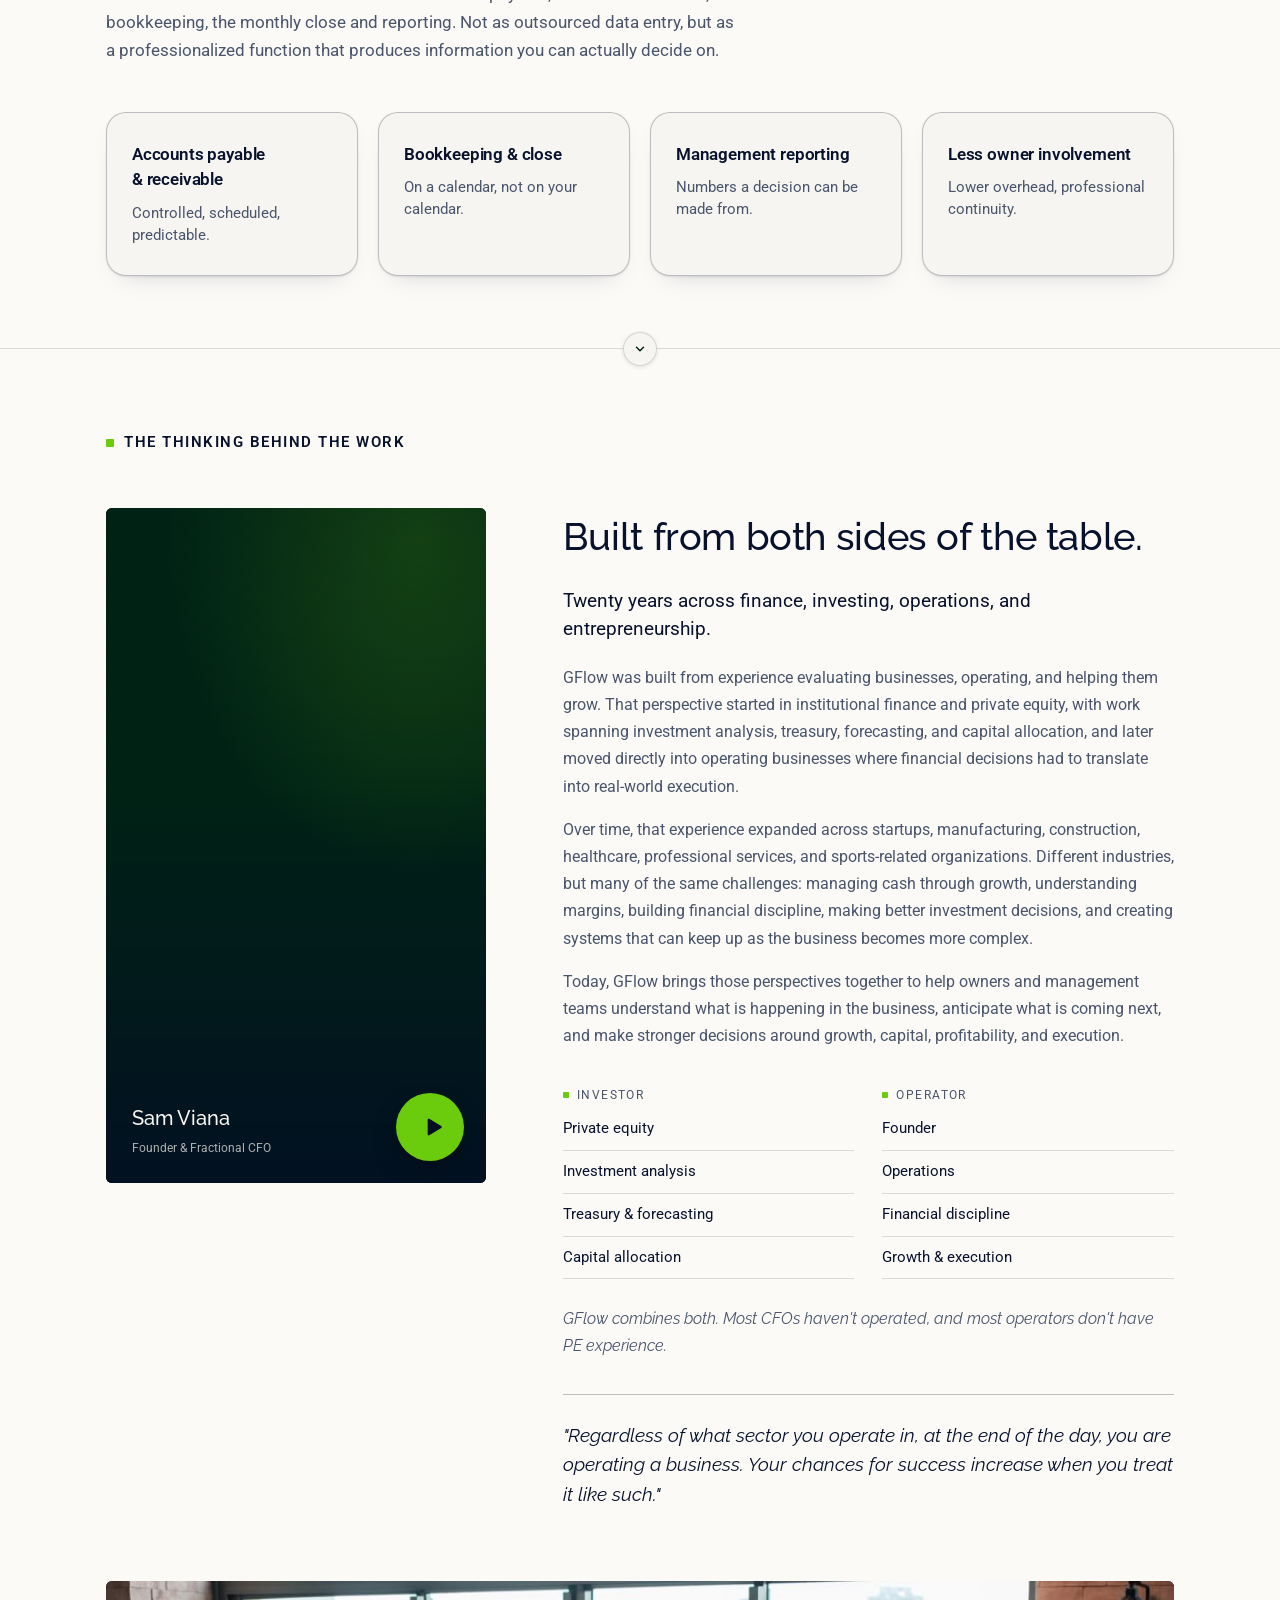
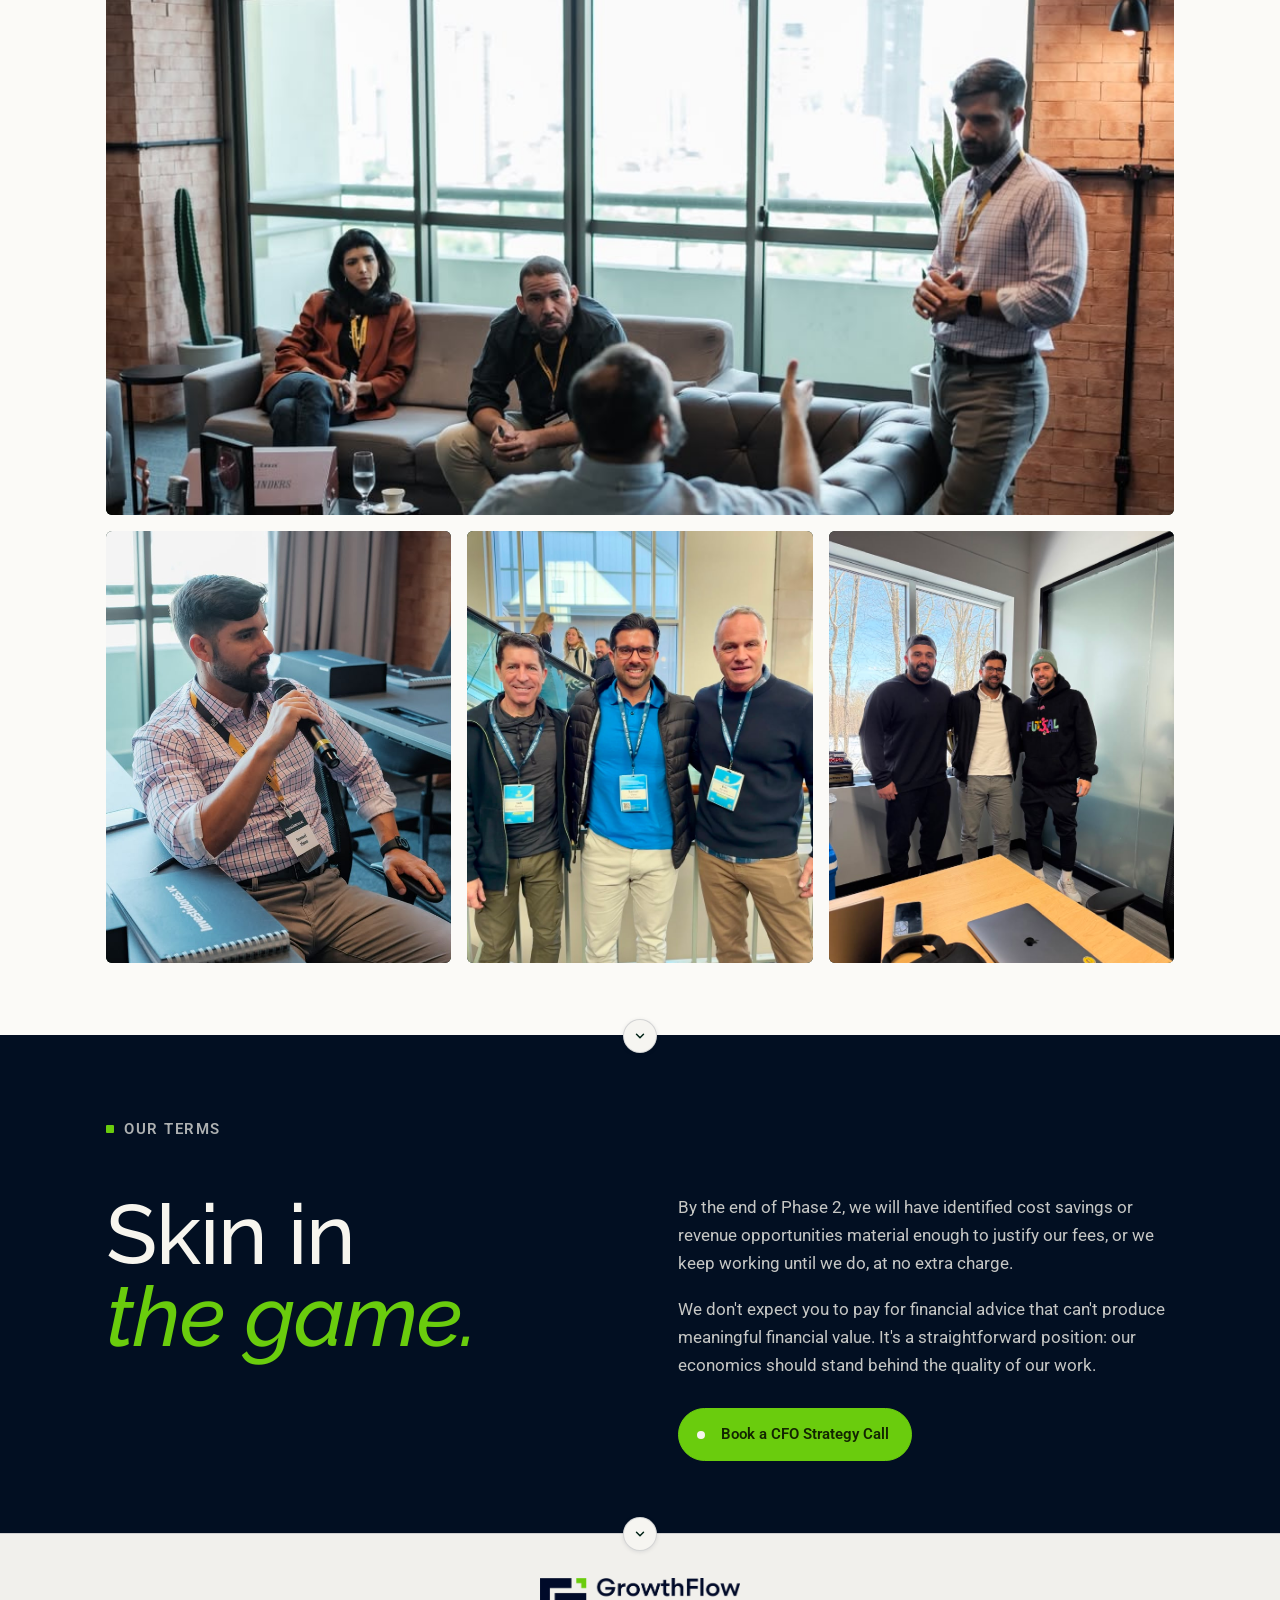
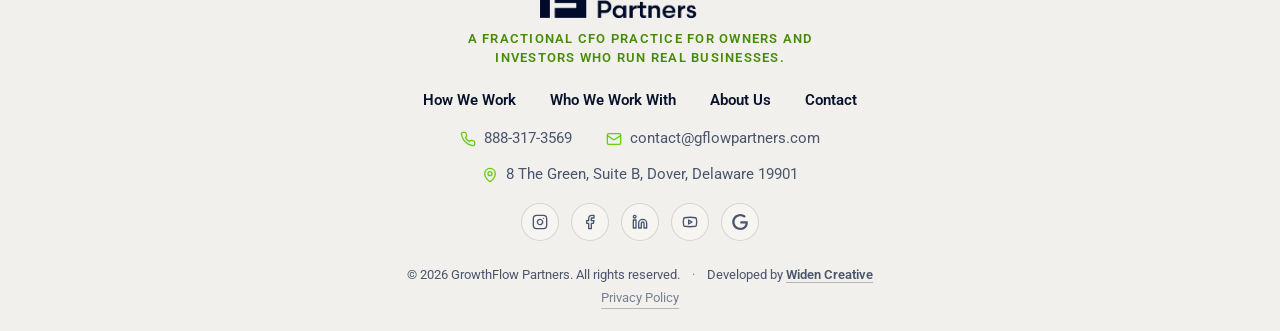
==== commit d5f4a304: "Volta o "See how we work" ao hero, abaixo da lede, so no desktop O botao volta para dentro do .hero-" ====
--- a/index.html
+++ b/index.html
@@ -65,6 +65,9 @@
             <span class="bold-part">$2M to $25M.</span>
           </h1>
           <p class="hero-lede">Financial leadership, not just financial reporting. We help owners and investors understand where they are, define where they want to go, and build the financial systems to get there.</p>
+          <div class="hero-ctas">
+            <a class="btn btn-ghost" href="#how-we-work"><span class="btn-label">See how we work</span><span class="btn-hover" aria-hidden="true"><span>See how we work</span><svg viewBox="0 0 24 24" fill="none" stroke="currentColor" stroke-width="2" stroke-linecap="round" stroke-linejoin="round" aria-hidden="true"><path d="M5 12h14"/><path d="m12 5 7 7-7 7"/></svg></span><span class="btn-dot" aria-hidden="true"></span></a>
+          </div>
         </div>
 
         <!-- Formulario de lead: agora vive no hero, visivel sem rolagem.
@@ -77,11 +80,10 @@
               <p>30 minutes, no prep required. If we're not the right fit, we'll tell you.</p>
             </div>
             <!-- data-endpoint: URL de producao do webhook n8n (/webhook/...).
-                 PENDENTE: ainda aponta para o Apps Script antigo, que esta fora do ar.
                  A URL /webhook-test/ so responde com o editor do n8n escutando, e a de
                  producao so responde com o workflow Active. -->
             <form class="lead-form" id="leadForm" action="#" method="post"
-                  data-endpoint="https://script.google.com/macros/s/AKfycbz8GSZfO7lOjnsE5hOOYLq5xC0k65bY7zuUP14YUGoO0M_QL4BePKgU_KAEfGQhQHCM/exec"
+                  data-endpoint="https://n8n.widencreative.com/webhook/fc1dbb2e-523c-46e2-97a5-20e3976ae2b1"
                   data-redirect="https://calendar.google.com/calendar/u/0/appointments/schedules/AcZssZ2ZJ-9XUX0xnZsaLOWJLjMzE6iUz-YSPBt7_QBthU5EaSvK13VamRsVpIcA7kw7q-6Zlz9ZiROI">
               <!-- Honeypot anti-bot: fica fora da tela, humanos nunca preenchem.
                    Chega no n8n como body.website: descartar o lead quando vier cheio. -->
@@ -126,9 +128,6 @@
               <p>Taking you to the scheduling page so you can pick a time. <a href="https://calendar.google.com/calendar/u/0/appointments/schedules/AcZssZ2ZJ-9XUX0xnZsaLOWJLjMzE6iUz-YSPBt7_QBthU5EaSvK13VamRsVpIcA7kw7q-6Zlz9ZiROI" target="_blank" rel="noopener">Open it now</a> if nothing happens.</p>
             </div>
           </div>
-          <div class="hero-ctas">
-            <a class="btn btn-ghost" href="#how-we-work"><span class="btn-label">See how we work</span><span class="btn-hover" aria-hidden="true"><span>See how we work</span><svg viewBox="0 0 24 24" fill="none" stroke="currentColor" stroke-width="2" stroke-linecap="round" stroke-linejoin="round" aria-hidden="true"><path d="M5 12h14"/><path d="m12 5 7 7-7 7"/></svg></span><span class="btn-dot" aria-hidden="true"></span></a>
-          </div>
         </div>
       </div>
 
--- a/assets/styles.css
+++ b/assets/styles.css
@@ -323,7 +323,6 @@
   .hero-main{ grid-template-columns:1fr; gap:clamp(28px,5vw,40px); }
   .hero-copy{ max-width:44rem; }
   .hero-form{ max-width:560px; margin-top:0; }
-  .hero-form .hero-ctas{ margin-top:14px; }
 }
 
 .hero-badge{
@@ -365,18 +364,13 @@
   color:var(--ink-soft);
   max-width:48ch;
 }
-.hero-ctas{
-  margin-top:30px;
-  display:flex; gap:16px; flex-wrap:wrap;
-}
-/* Escondido no desktop de duas colunas: ali o form ja e a unica acao do hero.
-   Fica visivel quando o hero empilha (<=1024px), logo abaixo do card.
-   min-width em vez de sobrescrever na media query: assim a regra nao depende
-   da ordem em que os blocos aparecem no arquivo. */
+
+/* So no desktop de duas colunas, abaixo da lede. No mobile o hero termina
+   no formulario, entao o botao fica fora. */
+.hero-ctas{ display:none; }
 @media (min-width:1025px){
-  .hero-form .hero-ctas{ display:none; }
-}
-
+  .hero-ctas{ margin-top:30px; display:flex; gap:16px; flex-wrap:wrap; }
+}
 .hero-strip{
   margin-top:clamp(36px,5vw,60px);
   border-top:1px solid var(--line);
@@ -1083,6 +1077,8 @@
   }
   .lead-form select{ padding-right:34px; background-position:right 10px center; }
   .lf-submit{ margin-top:11px; padding:11px 18px 11px 30px; font-size:13.5px; }
-  .hero-form .hero-ctas{ margin-top:9px; }
-  .hero-ctas .btn{ padding:11px 20px 11px 32px; font-size:13.5px; }
-}
+
+  /* Botao de ligacao um pouco mais baixo. 10px e o piso seguro: abaixo disso
+     ele encosta no indicador de home do iPhone e na barra do Safari. */
+  .call-fab{ bottom:10px; right:14px; }
+}
